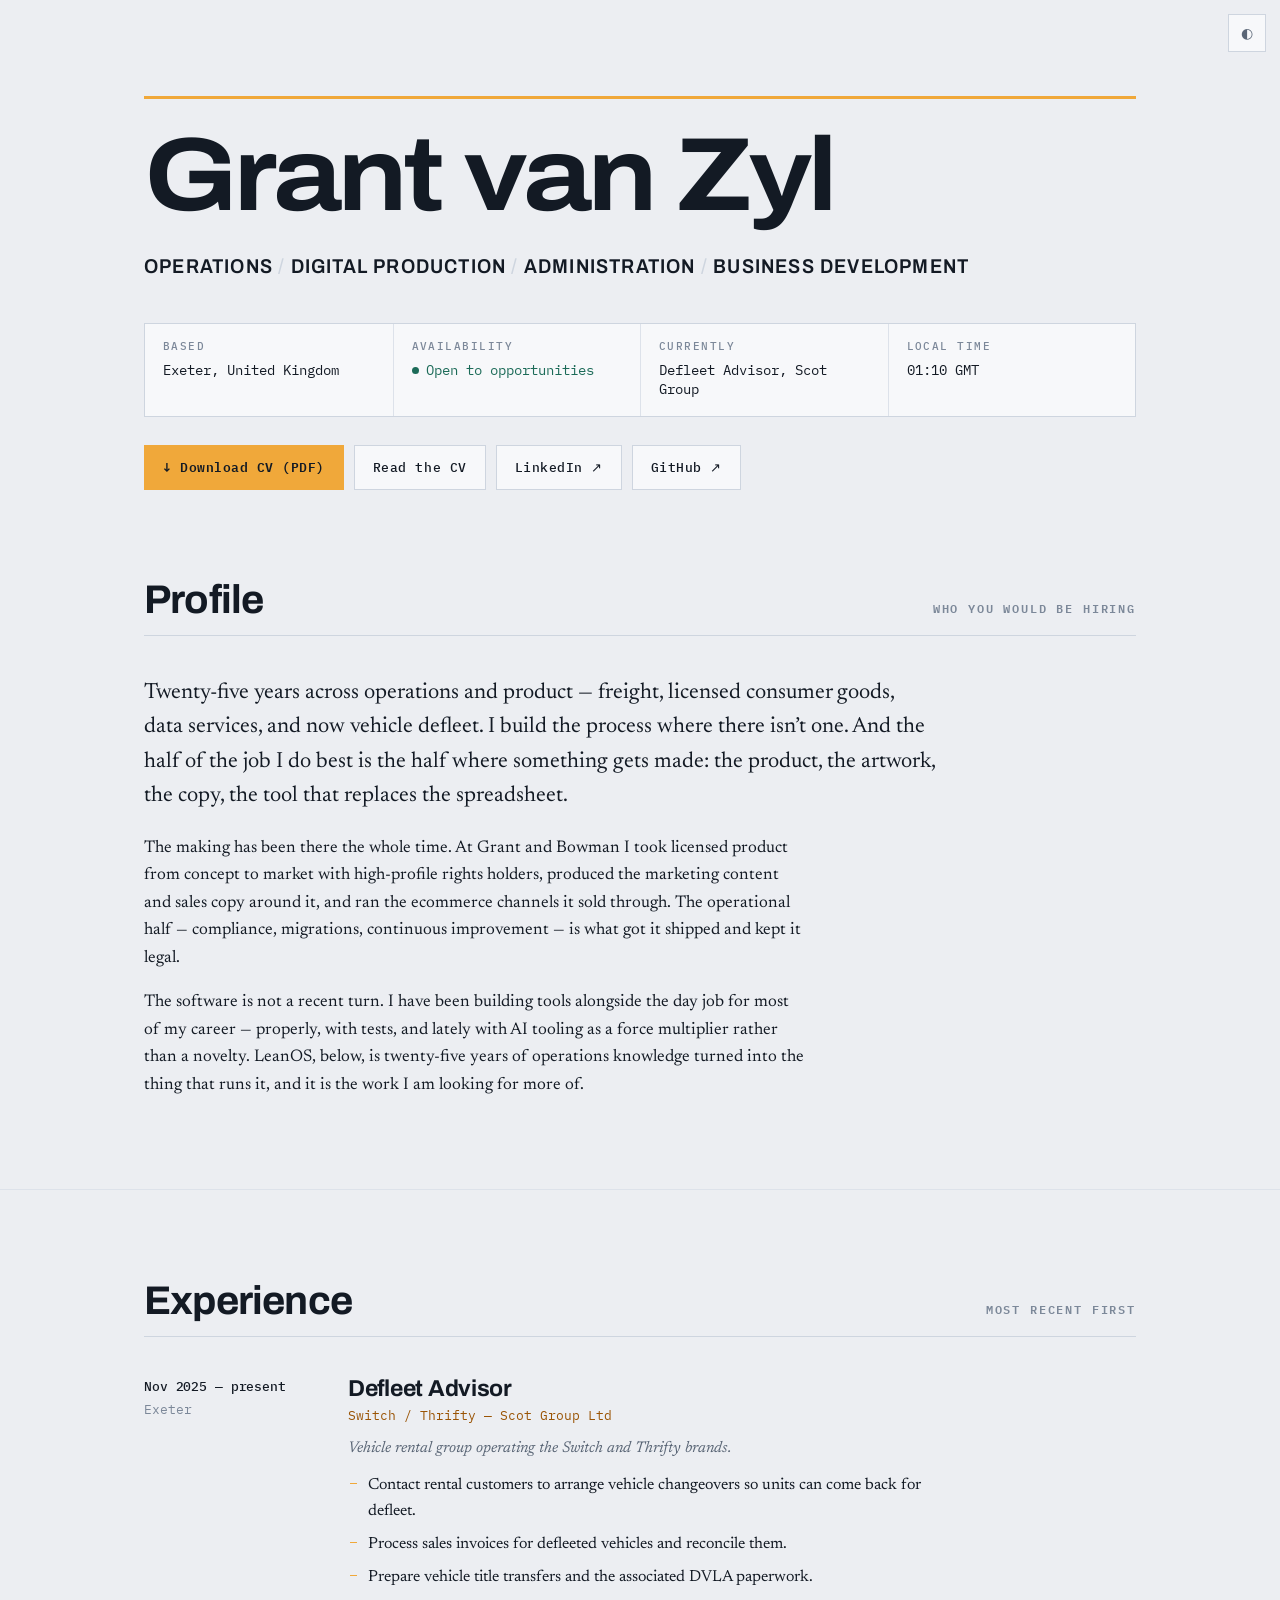
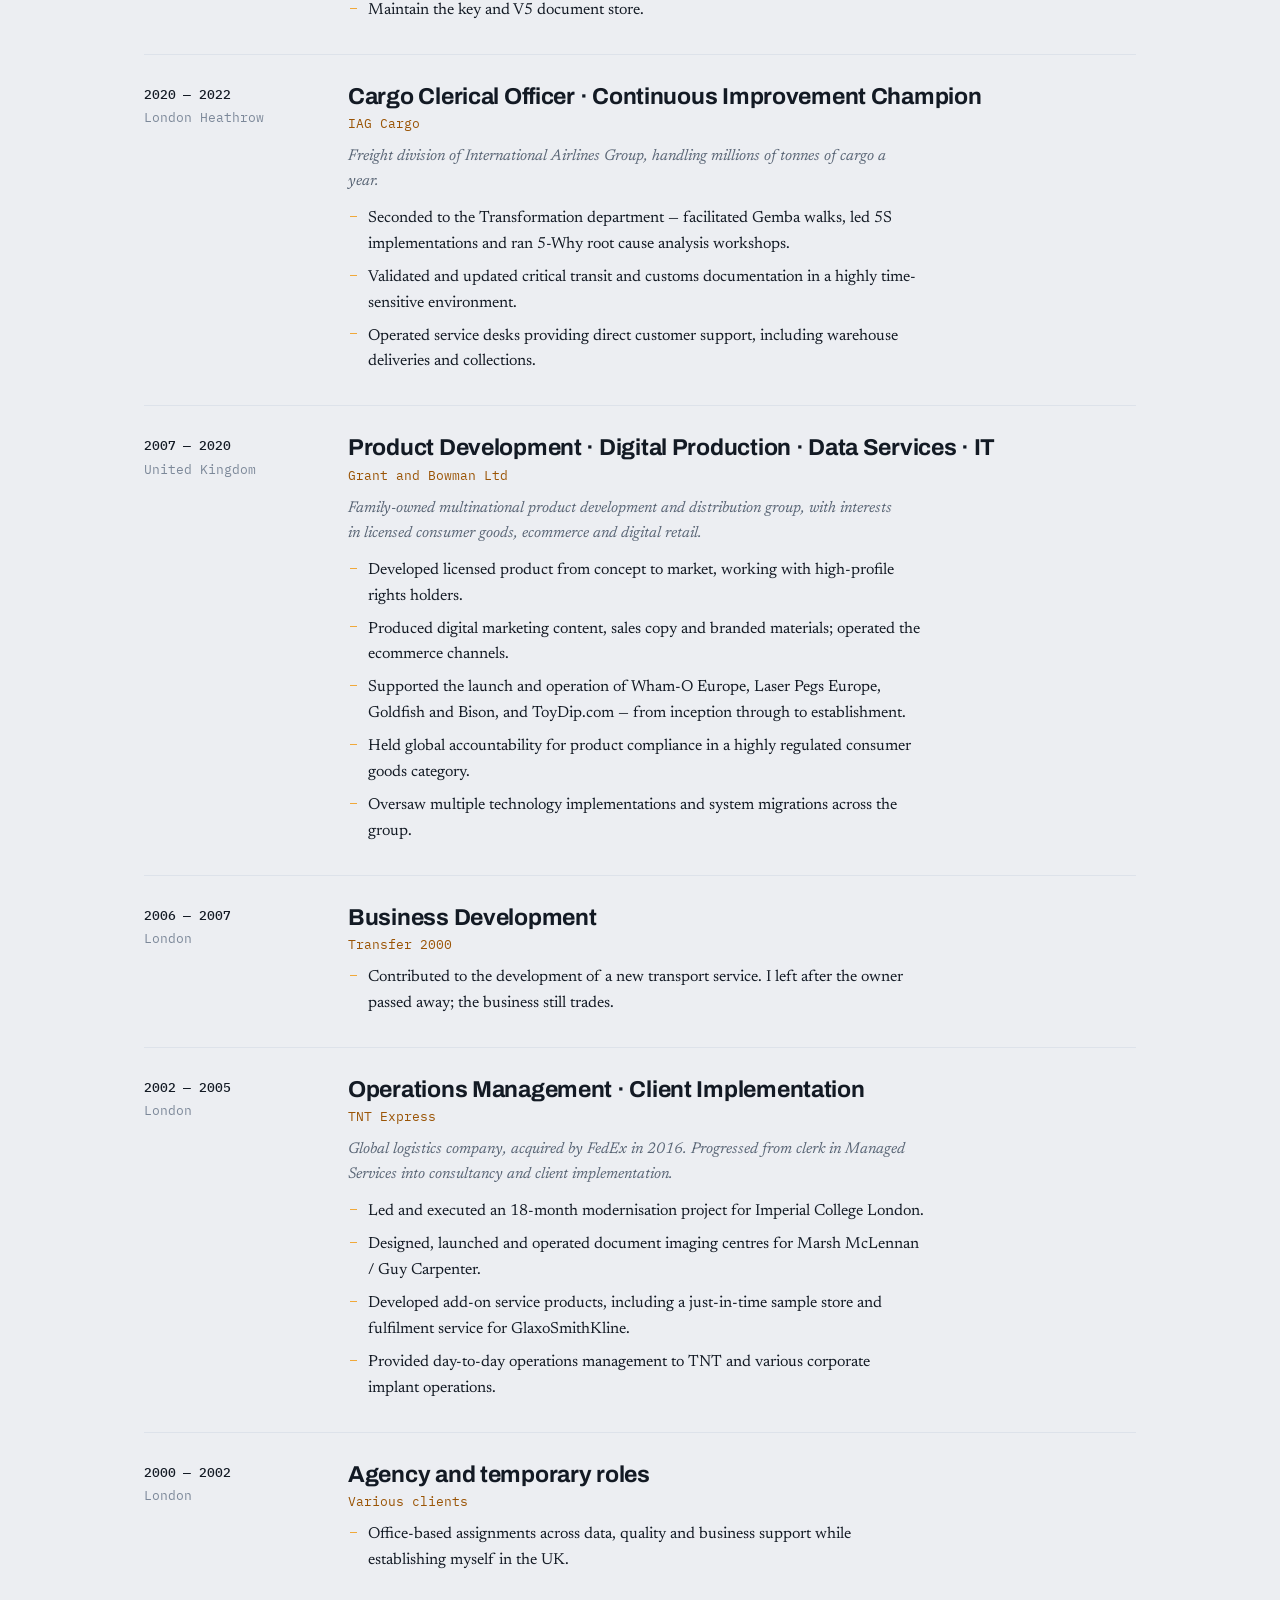
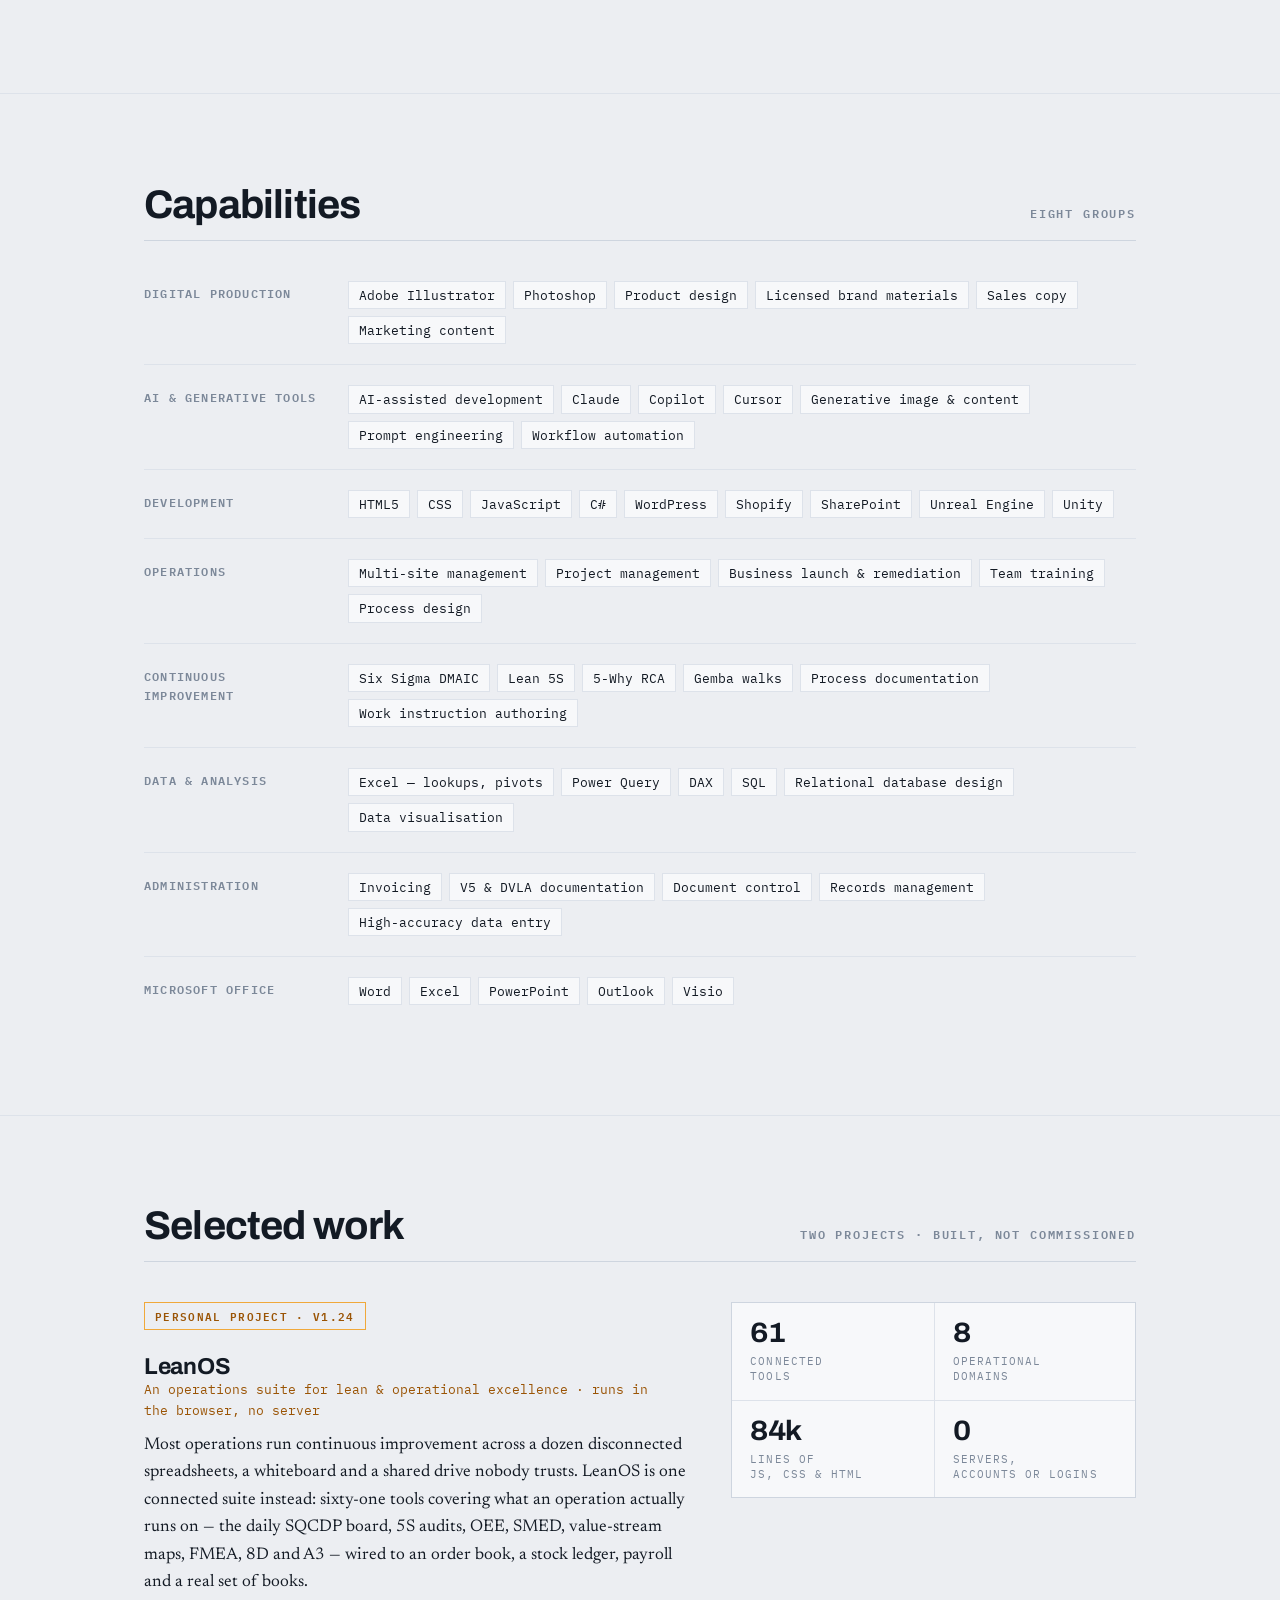
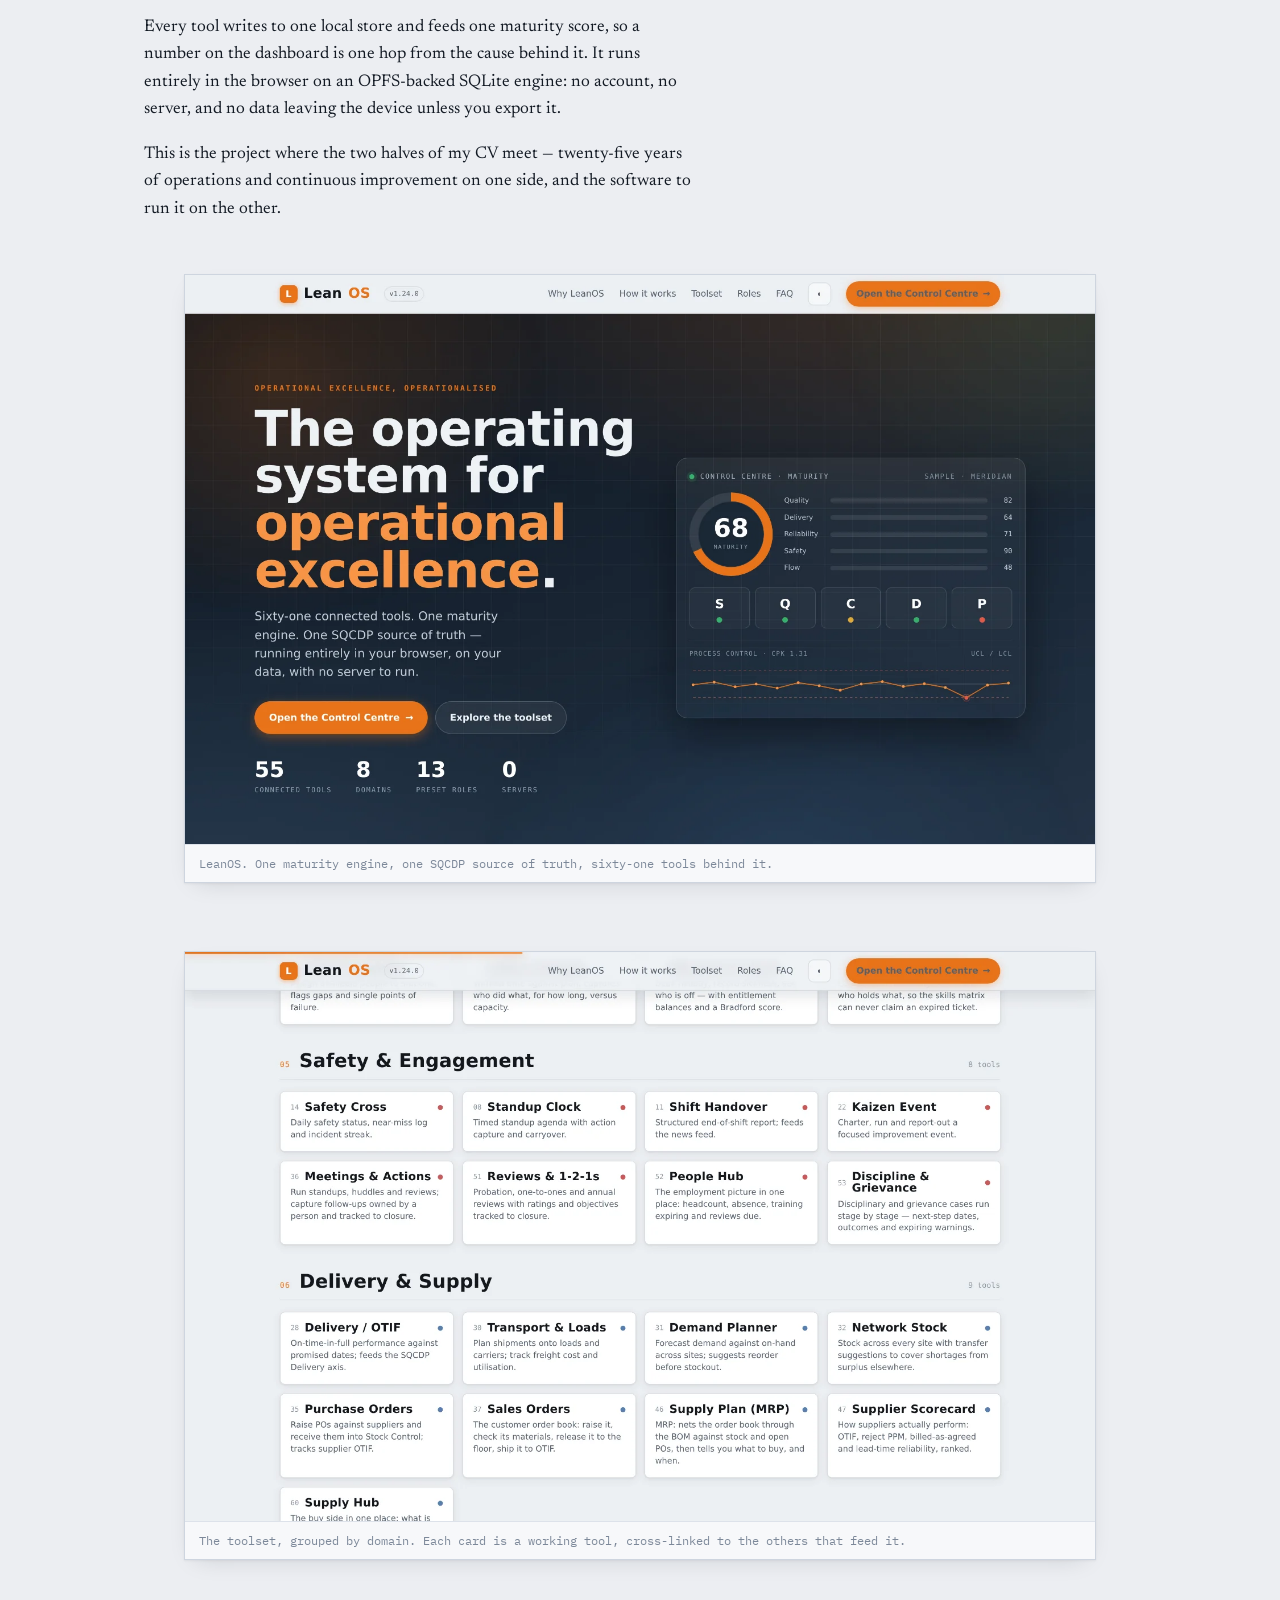
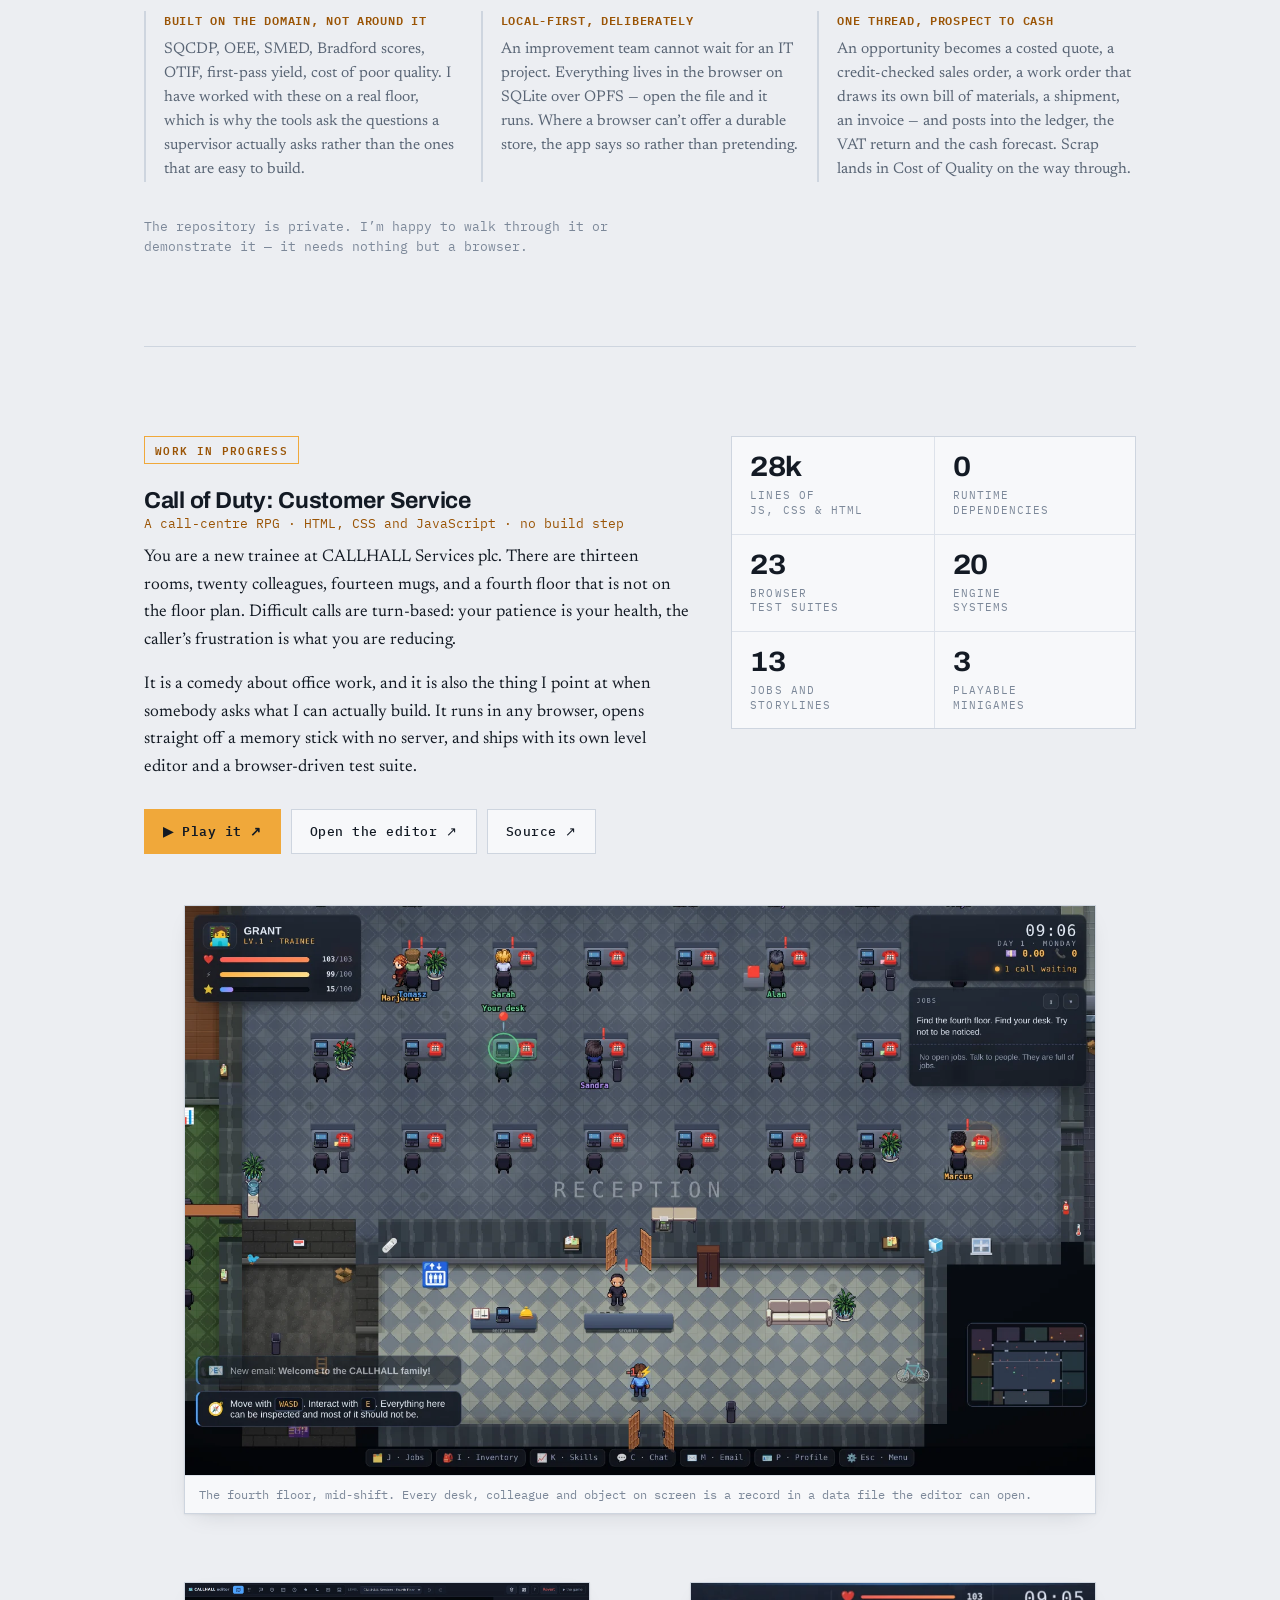
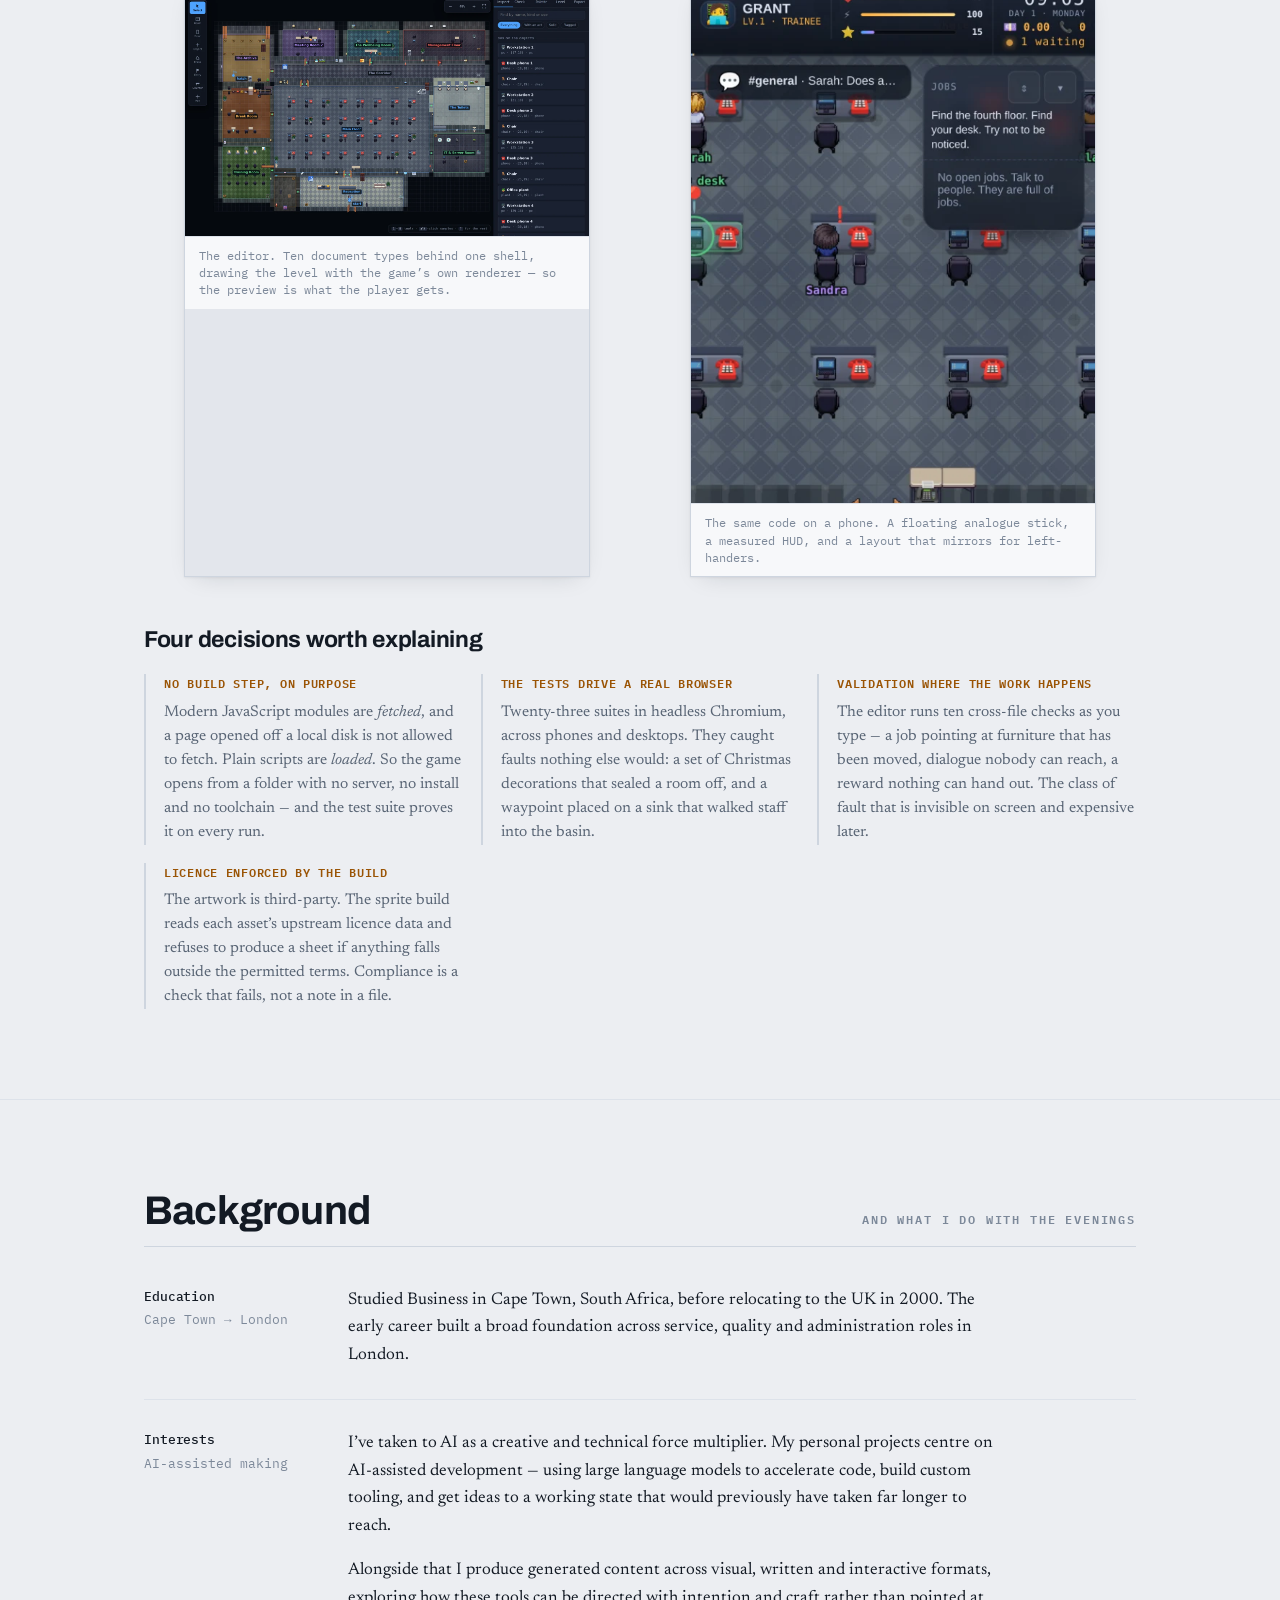
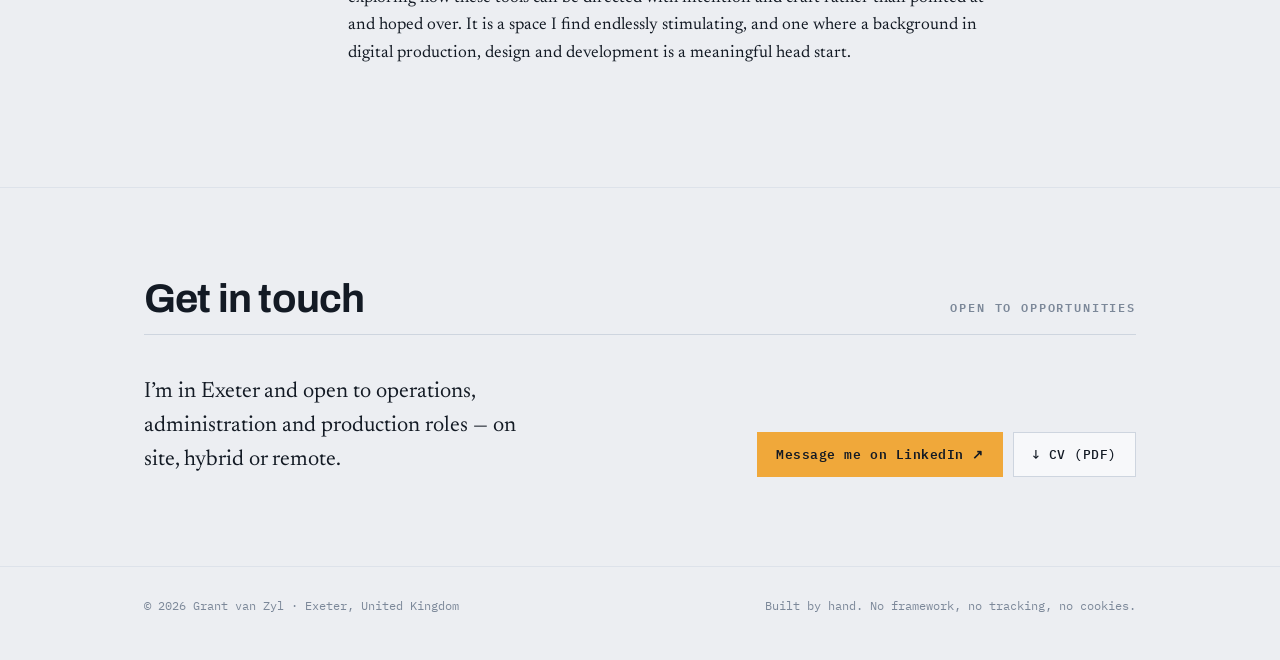
==== index.html @ 0e89390e "Initial commit" ====
<!doctype html>
<html lang="en-GB">
<head>
<meta charset="utf-8">
<meta name="viewport" content="width=device-width, initial-scale=1">
<title>Grant van Zyl — Operations, Digital Production &amp; Administration</title>
<meta name="description" content="Grant van Zyl. Twenty-five years across logistics, compliance, data services and digital production. Exeter, UK. Open to new opportunities.">
<meta name="author" content="Grant van Zyl">
<meta name="robots" content="index, follow, max-image-preview:large">
<link rel="canonical" href="https://ericdarkomen.github.io/AboutMe/">

<!-- Absolute, because LinkedIn and the rest do not reliably resolve a relative
     og:image. This is the only address written out anywhere in the site; if the
     repository is ever renamed, this line is the one to change. -->
<meta property="og:type" content="profile">
<meta property="og:url" content="https://ericdarkomen.github.io/AboutMe/">
<meta property="og:title" content="Grant van Zyl — Operations, Digital Production &amp; Administration">
<meta property="og:description" content="Twenty-five years of bringing order to complicated operations. Exeter, UK. Open to new opportunities.">
<meta property="og:image" content="https://ericdarkomen.github.io/AboutMe/assets/img/leanos-hero.webp">
<meta name="twitter:card" content="summary_large_image">

<!-- Structured data: one Person, shared by @id with cv.html, so a crawler or
     an AI agent that reads either page resolves the same entity. Deliberately
     carries no worksFor — the day job is stated once, in plain text, and is
     not the fact this markup exists to amplify. -->
<script type="application/ld+json">
{
  "@context": "https://schema.org",
  "@graph": [
    {
      "@type": "Person",
      "@id": "https://ericdarkomen.github.io/AboutMe/#person",
      "name": "Grant van Zyl",
      "url": "https://ericdarkomen.github.io/AboutMe/",
      "jobTitle": "Operations & Digital Production Professional",
      "description": "Operations and digital production professional with 25+ years across logistics, licensed consumer goods, compliance, data services and vehicle operations. Builds the process where there isn't one, and the software that runs it.",
      "address": { "@type": "PostalAddress", "addressLocality": "Exeter", "addressCountry": "GB" },
      "sameAs": [
        "https://www.linkedin.com/in/grantvanzyl",
        "https://github.com/EricDarkomen"
      ],
      "knowsAbout": [
        "Operations Management", "Continuous Improvement", "Lean Six Sigma",
        "Business Administration", "Digital Production", "Product Development",
        "Software Development", "AI-Assisted Development", "Data Analysis"
      ]
    },
    {
      "@type": "ProfilePage",
      "@id": "https://ericdarkomen.github.io/AboutMe/#profile",
      "url": "https://ericdarkomen.github.io/AboutMe/",
      "name": "Grant van Zyl — Portfolio and Project Showcase",
      "dateModified": "2026-08-31",
      "mainEntity": { "@id": "https://ericdarkomen.github.io/AboutMe/#person" }
    }
  ]
}
</script>

<link rel="stylesheet" href="assets/css/fonts.css">
<link rel="stylesheet" href="assets/css/site.css">
<link rel="icon" href="data:image/svg+xml,<svg xmlns='http://www.w3.org/2000/svg' viewBox='0 0 32 32'><rect width='32' height='32' fill='%230d1219'/><rect x='5' y='13' width='22' height='3' fill='%23f0a83a'/><rect x='5' y='19' width='13' height='3' fill='%236d7c8e'/></svg>">
</head>
<body>

<button class="theme" id="theme" type="button" aria-label="Switch between light and dark">◐</button>

<header class="masthead">
  <div class="wrap">
    <div class="name-rule"></div>
    <h1 class="h1 rise" style="--i:0">Grant van&nbsp;Zyl</h1>
    <p class="roles rise" style="--i:1">
      <b>Operations</b> <span>/</span> <b>Digital&nbsp;Production</b> <span>/</span> <b>Administration</b> <span>/</span> <b>Business&nbsp;Development</b>
    </p>

    <dl class="board rise" style="--i:2">
      <div>
        <dt>Based</dt>
        <dd>Exeter, United Kingdom</dd>
      </div>
      <div>
        <dt>Availability</dt>
        <dd class="on"><span class="dot"></span>Open to opportunities</dd>
      </div>
      <div>
        <dt>Currently</dt>
        <dd>Defleet Advisor, Scot Group</dd>
      </div>
      <div>
        <dt>Local time</dt>
        <dd id="clock">—&#8202;:&#8202;—</dd>
      </div>
    </dl>

    <nav class="actions rise" style="--i:3" aria-label="Contact and documents">
      <a class="btn primary" href="assets/Grant-van-Zyl-CV.pdf" download>↓ Download CV (PDF)</a>
      <a class="btn" href="cv.html">Read the CV</a>
      <a class="btn" href="https://www.linkedin.com/in/grantvanzyl" rel="me noopener">LinkedIn ↗</a>
      <a class="btn" href="https://github.com/EricDarkomen" rel="me noopener">GitHub ↗</a>
    </nav>
  </div>
</header>

<main>

<!-- ------------------------------------------------------------------ -->
<section id="profile">
  <div class="wrap">
    <div class="sec-head">
      <h2 class="h2">Profile</h2>
      <span class="eyebrow">Who you would be hiring</span>
    </div>
    <p class="lede">Twenty-five years across operations and product — freight, licensed consumer goods, data services, and now vehicle defleet. I build the process where there isn’t one. And the half of the job I do best is the half where something gets made: the product, the artwork, the copy, the tool that replaces the spreadsheet.</p>
    <p>The making has been there the whole time. At Grant and Bowman I took licensed product from concept to market with high-profile rights holders, produced the marketing content and sales copy around it, and ran the ecommerce channels it sold through. The operational half — compliance, migrations, continuous improvement — is what got it shipped and kept it legal.</p>
    <p>The software is not a recent turn. I have been building tools alongside the day job for most of my career — properly, with tests, and lately with AI tooling as a force multiplier rather than a novelty. LeanOS, below, is twenty-five years of operations knowledge turned into the thing that runs it, and it is the work I am looking for more of.</p>
  </div>
</section>


<!-- ------------------------------------------------------------------ -->
<section id="experience">
  <div class="wrap">
    <div class="sec-head">
      <h2 class="h2">Experience</h2>
      <span class="eyebrow">Most recent first</span>
    </div>

    <div class="ledger">

      <article class="rec">
        <div class="rail"><span class="when">Nov 2025 — present</span><span class="where">Exeter</span></div>
        <div class="rec-body">
          <h3 class="h3">Defleet Advisor</h3>
          <p class="employer">Switch / Thrifty — Scot Group Ltd</p>
          <p class="blurb">Vehicle rental group operating the Switch and Thrifty brands.</p>
          <ul class="did">
            <li>Contact rental customers to arrange vehicle changeovers so units can come back for defleet.</li>
            <li>Process sales invoices for defleeted vehicles and reconcile them.</li>
            <li>Prepare vehicle title transfers and the associated DVLA paperwork.</li>
            <li>Maintain the key and V5 document store.</li>
          </ul>
        </div>
      </article>

      <article class="rec">
        <div class="rail"><span class="when">2020 — 2022</span><span class="where">London Heathrow</span></div>
        <div class="rec-body">
          <h3 class="h3">Cargo Clerical Officer · Continuous Improvement Champion</h3>
          <p class="employer">IAG Cargo</p>
          <p class="blurb">Freight division of International Airlines Group, handling millions of tonnes of cargo a year.</p>
          <ul class="did">
            <li>Seconded to the Transformation department — facilitated Gemba walks, led 5S implementations and ran 5-Why root cause analysis workshops.</li>
            <li>Validated and updated critical transit and customs documentation in a highly time-sensitive environment.</li>
            <li>Operated service desks providing direct customer support, including warehouse deliveries and collections.</li>
          </ul>
        </div>
      </article>

      <article class="rec">
        <div class="rail"><span class="when">2007 — 2020</span><span class="where">United Kingdom</span></div>
        <div class="rec-body">
          <h3 class="h3">Product Development · Digital Production · Data Services · IT</h3>
          <p class="employer">Grant and Bowman Ltd</p>
          <p class="blurb">Family-owned multinational product development and distribution group, with interests in licensed consumer goods, ecommerce and digital retail.</p>
          <ul class="did">
            <li>Developed licensed product from concept to market, working with high-profile rights holders.</li>
            <li>Produced digital marketing content, sales copy and branded materials; operated the ecommerce channels.</li>
            <li>Supported the launch and operation of Wham-O Europe, Laser Pegs Europe, Goldfish and Bison, and ToyDip.com — from inception through to establishment.</li>
            <li>Held global accountability for product compliance in a highly regulated consumer goods category.</li>
            <li>Oversaw multiple technology implementations and system migrations across the group.</li>
          </ul>
        </div>
      </article>

      <article class="rec">
        <div class="rail"><span class="when">2006 — 2007</span><span class="where">London</span></div>
        <div class="rec-body">
          <h3 class="h3">Business Development</h3>
          <p class="employer">Transfer 2000</p>
          <ul class="did">
            <li>Contributed to the development of a new transport service. I left after the owner passed away; the business still trades.</li>
          </ul>
        </div>
      </article>

      <article class="rec">
        <div class="rail"><span class="when">2002 — 2005</span><span class="where">London</span></div>
        <div class="rec-body">
          <h3 class="h3">Operations Management · Client Implementation</h3>
          <p class="employer">TNT Express</p>
          <p class="blurb">Global logistics company, acquired by FedEx in 2016. Progressed from clerk in Managed Services into consultancy and client implementation.</p>
          <ul class="did">
            <li>Led and executed an 18-month modernisation project for Imperial College London.</li>
            <li>Designed, launched and operated document imaging centres for Marsh McLennan / Guy Carpenter.</li>
            <li>Developed add-on service products, including a just-in-time sample store and fulfilment service for GlaxoSmithKline.</li>
            <li>Provided day-to-day operations management to TNT and various corporate implant operations.</li>
          </ul>
        </div>
      </article>

      <article class="rec">
        <div class="rail"><span class="when">2000 — 2002</span><span class="where">London</span></div>
        <div class="rec-body">
          <h3 class="h3">Agency and temporary roles</h3>
          <p class="employer">Various clients</p>
          <ul class="did">
            <li>Office-based assignments across data, quality and business support while establishing myself in the UK.</li>
          </ul>
        </div>
      </article>

    </div>
  </div>
</section>

<!-- ------------------------------------------------------------------ -->
<section id="capabilities">
  <div class="wrap">
    <div class="sec-head">
      <h2 class="h2">Capabilities</h2>
      <span class="eyebrow">Eight groups</span>
    </div>

    <div class="caps">
      <div class="cap">
        <h3>Digital production</h3>
        <ul class="tags">
          <li class="tag">Adobe Illustrator</li><li class="tag">Photoshop</li><li class="tag">Product design</li><li class="tag">Licensed brand materials</li><li class="tag">Sales copy</li><li class="tag">Marketing content</li>
        </ul>
      </div>
      <div class="cap">
        <h3>AI &amp; generative tools</h3>
        <ul class="tags">
          <li class="tag">AI-assisted development</li><li class="tag">Claude</li><li class="tag">Copilot</li><li class="tag">Cursor</li><li class="tag">Generative image &amp; content</li><li class="tag">Prompt engineering</li><li class="tag">Workflow automation</li>
        </ul>
      </div>
      <div class="cap">
        <h3>Development</h3>
        <ul class="tags">
          <li class="tag">HTML5</li><li class="tag">CSS</li><li class="tag">JavaScript</li><li class="tag">C#</li><li class="tag">WordPress</li><li class="tag">Shopify</li><li class="tag">SharePoint</li><li class="tag">Unreal Engine</li><li class="tag">Unity</li>
        </ul>
      </div>
      <div class="cap">
        <h3>Operations</h3>
        <ul class="tags">
          <li class="tag">Multi-site management</li><li class="tag">Project management</li><li class="tag">Business launch &amp; remediation</li><li class="tag">Team training</li><li class="tag">Process design</li>
        </ul>
      </div>
      <div class="cap">
        <h3>Continuous improvement</h3>
        <ul class="tags">
          <li class="tag">Six Sigma DMAIC</li><li class="tag">Lean 5S</li><li class="tag">5-Why RCA</li><li class="tag">Gemba walks</li><li class="tag">Process documentation</li><li class="tag">Work instruction authoring</li>
        </ul>
      </div>
      <div class="cap">
        <h3>Data &amp; analysis</h3>
        <ul class="tags">
          <li class="tag">Excel — lookups, pivots</li><li class="tag">Power Query</li><li class="tag">DAX</li><li class="tag">SQL</li><li class="tag">Relational database design</li><li class="tag">Data visualisation</li>
        </ul>
      </div>
      <div class="cap">
        <h3>Administration</h3>
        <ul class="tags">
          <li class="tag">Invoicing</li><li class="tag">V5 &amp; DVLA documentation</li><li class="tag">Document control</li><li class="tag">Records management</li><li class="tag">High-accuracy data entry</li>
        </ul>
      </div>
      <div class="cap">
        <h3>Microsoft Office</h3>
        <ul class="tags">
          <li class="tag">Word</li><li class="tag">Excel</li><li class="tag">PowerPoint</li><li class="tag">Outlook</li><li class="tag">Visio</li>
        </ul>
      </div>
    </div>
  </div>
</section>

<!-- ------------------------------------------------------------------ -->
<section id="work">
  <div class="wrap">
    <div class="sec-head">
      <h2 class="h2">Selected work</h2>
      <span class="eyebrow">Two projects · built, not commissioned</span>
    </div>

    <div class="work">

      <article class="proj">
      <div class="pitch">
       <div>
        <p class="wip">Personal project · v1.24</p>
        <h3 class="h3" style="margin-top:14px">LeanOS</h3>
        <p class="employer">An operations suite for lean &amp; operational excellence · runs in the browser, no server</p>
        <p>Most operations run continuous improvement across a dozen disconnected spreadsheets, a whiteboard and a shared drive nobody trusts. LeanOS is one connected suite instead: sixty-one tools covering what an operation actually runs on — the daily SQCDP board, 5S audits, OEE, SMED, value-stream maps, FMEA, 8D and A3 — wired to an order book, a stock ledger, payroll and a real set of books.</p>
        <p>Every tool writes to one local store and feeds one maturity score, so a number on the dashboard is one hop from the cause behind it. It runs entirely in the browser on an OPFS-backed SQLite engine: no account, no server, and no data leaving the device unless you export it.</p>
        <p>This is the project where the two halves of my CV meet — twenty-five years of operations and continuous improvement on one side, and the software to run it on the other.</p>
       </div>

       <div class="stats">
        <div><span class="stat-n">61</span><span class="stat-l">connected<br>tools</span></div>
        <div><span class="stat-n">8</span><span class="stat-l">operational<br>domains</span></div>
        <div><span class="stat-n">84k</span><span class="stat-l">lines of<br>JS, CSS &amp; HTML</span></div>
        <div><span class="stat-n">0</span><span class="stat-l">servers,<br>accounts or logins</span></div>
       </div>
      </div>

      <figure class="shot">
        <img src="assets/img/leanos-hero.webp" width="1600" height="1000" alt="The LeanOS landing page: a dark hero reading “The operating system for operational excellence”, beside a control-centre mock-up showing a maturity ring at 68 and the five SQCDP letters with status lights.">
        <figcaption>LeanOS. One maturity engine, one SQCDP source of truth, sixty-one tools behind it.</figcaption>
      </figure>

      <figure class="shot">
        <img src="assets/img/leanos-toolset.webp" width="1600" height="1000" alt="The LeanOS toolset grouped into domains — Safety &amp; Engagement and Delivery &amp; Supply — each a grid of numbered tool cards: Safety Cross, Shift Handover, Kaizen Event, Delivery/OTIF, Demand Planner, Supply Plan (MRP), Supplier Scorecard.">
        <figcaption>The toolset, grouped by domain. Each card is a working tool, cross-linked to the others that feed it.</figcaption>
      </figure>

      <div class="notes">
        <div class="note">
          <h4>Built on the domain, not around it</h4>
          <p>SQCDP, OEE, SMED, Bradford scores, OTIF, first-pass yield, cost of poor quality. I have worked with these on a real floor, which is why the tools ask the questions a supervisor actually asks rather than the ones that are easy to build.</p>
        </div>
        <div class="note">
          <h4>Local-first, deliberately</h4>
          <p>An improvement team cannot wait for an IT project. Everything lives in the browser on SQLite over OPFS — open the file and it runs. Where a browser can’t offer a durable store, the app says so rather than pretending.</p>
        </div>
        <div class="note">
          <h4>One thread, prospect to cash</h4>
          <p>An opportunity becomes a costed quote, a credit-checked sales order, a work order that draws its own bill of materials, a shipment, an invoice — and posts into the ledger, the VAT return and the cash forecast. Scrap lands in Cost of Quality on the way through.</p>
        </div>
      </div>

      <p class="fine">The repository is private. I’m happy to walk through it or demonstrate it — it needs nothing but a browser.</p>
      </article>

      <article class="proj">
      <div class="pitch">
       <div>
        <p class="wip">Work in progress</p>
        <h3 class="h3" style="margin-top:14px">Call of Duty: Customer Service</h3>
        <p class="employer">A call-centre RPG · HTML, CSS and JavaScript · no build step</p>
        <p>You are a new trainee at CALLHALL Services plc. There are thirteen rooms, twenty colleagues, fourteen mugs, and a fourth floor that is not on the floor plan. Difficult calls are turn-based: your patience is your health, the caller’s frustration is what you are reducing.</p>
        <p>It is a comedy about office work, and it is also the thing I point at when somebody asks what I can actually build. It runs in any browser, opens straight off a memory stick with no server, and ships with its own level editor and a browser-driven test suite.</p>
        <nav class="actions" aria-label="Project links">
          <a class="btn primary" href="https://ericdarkomen.github.io/CallHall/" rel="noopener">▶ Play it ↗</a>
          <a class="btn" href="https://ericdarkomen.github.io/CallHall/editor.html" rel="noopener">Open the editor ↗</a>
          <a class="btn" href="https://github.com/EricDarkomen/CallHall" rel="noopener">Source ↗</a>
        </nav>
       </div>

       <div class="stats">
        <div><span class="stat-n">28k</span><span class="stat-l">lines of<br>JS, CSS &amp; HTML</span></div>
        <div><span class="stat-n">0</span><span class="stat-l">runtime<br>dependencies</span></div>
        <div><span class="stat-n">23</span><span class="stat-l">browser<br>test suites</span></div>
        <div><span class="stat-n">20</span><span class="stat-l">engine<br>systems</span></div>
        <div><span class="stat-n">13</span><span class="stat-l">jobs and<br>storylines</span></div>
        <div><span class="stat-n">3</span><span class="stat-l">playable<br>minigames</span></div>
       </div>
      </div>

      <figure class="shot">
        <img src="assets/img/showcase-office.webp" width="1600" height="1000" alt="The game running: an isometric-style pixel-art call centre floor with rows of desks, named colleagues, a heads-up display showing health, energy and experience, a clock reading 09:06, and a job tracker.">
        <figcaption>The fourth floor, mid-shift. Every desk, colleague and object on screen is a record in a data file the editor can open.</figcaption>
      </figure>

      <div class="shots">
        <figure class="shot">
          <img src="assets/img/showcase-editor.webp" width="1600" height="1000" alt="The level editor: a floor plan of the office with coloured, labelled rooms, a tool rail down the left, and an inspector panel listing 309 objects.">
          <figcaption>The editor. Ten document types behind one shell, drawing the level with the game’s own renderer — so the preview is what the player gets.</figcaption>
        </figure>
        <figure class="shot">
          <img src="assets/img/showcase-phone.webp" width="560" height="1212" alt="The same game on a phone: a single-bar heads-up display across the top, a floating analogue thumbstick and an E button at the bottom." style="max-height:520px;object-fit:cover;object-position:top">
          <figcaption>The same code on a phone. A floating analogue stick, a measured HUD, and a layout that mirrors for left-handers.</figcaption>
        </figure>
      </div>

      <div>
        <h3 class="h3" style="margin-bottom:22px">Four decisions worth explaining</h3>
        <div class="notes">
          <div class="note">
            <h4>No build step, on purpose</h4>
            <p>Modern JavaScript modules are <em>fetched</em>, and a page opened off a local disk is not allowed to fetch. Plain scripts are <em>loaded</em>. So the game opens from a folder with no server, no install and no toolchain — and the test suite proves it on every run.</p>
          </div>
          <div class="note">
            <h4>The tests drive a real browser</h4>
            <p>Twenty-three suites in headless Chromium, across phones and desktops. They caught faults nothing else would: a set of Christmas decorations that sealed a room off, and a waypoint placed on a sink that walked staff into the basin.</p>
          </div>
          <div class="note">
            <h4>Validation where the work happens</h4>
            <p>The editor runs ten cross-file checks as you type — a job pointing at furniture that has been moved, dialogue nobody can reach, a reward nothing can hand out. The class of fault that is invisible on screen and expensive later.</p>
          </div>
          <div class="note">
            <h4>Licence enforced by the build</h4>
            <p>The artwork is third-party. The sprite build reads each asset’s upstream licence data and refuses to produce a sheet if anything falls outside the permitted terms. Compliance is a check that fails, not a note in a file.</p>
          </div>
        </div>
      </div>
      </article>

    </div>
  </div>
</section>

<!-- ------------------------------------------------------------------ -->
<section id="background">
  <div class="wrap">
    <div class="sec-head">
      <h2 class="h2">Background</h2>
      <span class="eyebrow">And what I do with the evenings</span>
    </div>
    <div class="rec" style="padding-top:0;border-top:0">
      <div class="rail"><span class="when">Education</span><span class="where">Cape Town → London</span></div>
      <div class="rec-body">
        <p>Studied Business in Cape Town, South Africa, before relocating to the UK in 2000. The early career built a broad foundation across service, quality and administration roles in London.</p>
      </div>
    </div>
    <div class="rec">
      <div class="rail"><span class="when">Interests</span><span class="where">AI-assisted making</span></div>
      <div class="rec-body">
        <p>I’ve taken to AI as a creative and technical force multiplier. My personal projects centre on AI-assisted development — using large language models to accelerate code, build custom tooling, and get ideas to a working state that would previously have taken far longer to reach.</p>
        <p>Alongside that I produce generated content across visual, written and interactive formats, exploring how these tools can be directed with intention and craft rather than pointed at and hoped over. It is a space I find endlessly stimulating, and one where a background in digital production, design and development is a meaningful head start.</p>
      </div>
    </div>
  </div>
</section>

<!-- ------------------------------------------------------------------ -->
<section id="contact">
  <div class="wrap">
    <div class="sec-head">
      <h2 class="h2">Get in touch</h2>
      <span class="eyebrow">Open to opportunities</span>
    </div>
    <div class="contact">
      <p class="lede" style="max-width:34ch;margin:0">I’m in Exeter and open to operations, administration and production roles — on site, hybrid or remote.</p>
      <nav class="actions" style="margin:0" aria-label="Contact">
        <a class="btn primary" href="https://www.linkedin.com/in/grantvanzyl" rel="me noopener">Message me on LinkedIn ↗</a>
        <a class="btn" href="assets/Grant-van-Zyl-CV.pdf" download>↓ CV (PDF)</a>
      </nav>
    </div>
  </div>
</section>

</main>

<footer>
  <div class="wrap" style="display:flex;flex-wrap:wrap;gap:12px 24px;justify-content:space-between;width:100%">
    <span>© <span id="year">2026</span> Grant van Zyl · Exeter, United Kingdom</span>
    <span>Built by hand. No framework, no tracking, no cookies.</span>
  </div>
</footer>

<script src="assets/js/site.js"></script>
</body>
</html>
---- assets/css/fonts.css ----
/* Self-hosted webfonts, SIL Open Font License (see assets/fonts/OFL.txt).
   Hosted here rather than linked from a CDN so the page makes no third-party
   request, renders identically offline, and prints to PDF without a network.
   Only the latin and latin-ext cuts are kept; `unicode-range` means a visitor
   downloads whichever one their text actually needs, and usually just one. */

/* Archivo · latin-ext · 400-800 */
@font-face {
  font-family: 'Archivo';
  font-style: normal;
  font-weight: 400 800;
  font-stretch: 75% 125%;
  font-display: swap;
  src: url(../fonts/Archivo-latin-ext-400-800.woff2) format('woff2');
  unicode-range: U+0100-02BA, U+02BD-02C5, U+02C7-02CC, U+02CE-02D7, U+02DD-02FF, U+0304, U+0308, U+0329, U+1D00-1DBF, U+1E00-1E9F, U+1EF2-1EFF, U+2020, U+20A0-20AB, U+20AD-20C0, U+2113, U+2C60-2C7F, U+A720-A7FF;
}

/* Archivo · latin · 400-800 */
@font-face {
  font-family: 'Archivo';
  font-style: normal;
  font-weight: 400 800;
  font-stretch: 75% 125%;
  font-display: swap;
  src: url(../fonts/Archivo-latin-400-800.woff2) format('woff2');
  unicode-range: U+0000-00FF, U+0131, U+0152-0153, U+02BB-02BC, U+02C6, U+02DA, U+02DC, U+0304, U+0308, U+0329, U+2000-206F, U+20AC, U+2122, U+2191, U+2193, U+2212, U+2215, U+FEFF, U+FFFD;
}

/* IBMPlexMono · latin-ext · 400 */
@font-face {
  font-family: 'IBM Plex Mono';
  font-style: normal;
  font-weight: 400;
  font-display: swap;
  src: url(../fonts/IBMPlexMono-latin-ext-400.woff2) format('woff2');
  unicode-range: U+0100-02BA, U+02BD-02C5, U+02C7-02CC, U+02CE-02D7, U+02DD-02FF, U+0304, U+0308, U+0329, U+1D00-1DBF, U+1E00-1E9F, U+1EF2-1EFF, U+2020, U+20A0-20AB, U+20AD-20C0, U+2113, U+2C60-2C7F, U+A720-A7FF;
}

/* IBMPlexMono · latin · 400 */
@font-face {
  font-family: 'IBM Plex Mono';
  font-style: normal;
  font-weight: 400;
  font-display: swap;
  src: url(../fonts/IBMPlexMono-latin-400.woff2) format('woff2');
  unicode-range: U+0000-00FF, U+0131, U+0152-0153, U+02BB-02BC, U+02C6, U+02DA, U+02DC, U+0304, U+0308, U+0329, U+2000-206F, U+20AC, U+2122, U+2191, U+2193, U+2212, U+2215, U+FEFF, U+FFFD;
}

/* IBMPlexMono · latin-ext · 500 */
@font-face {
  font-family: 'IBM Plex Mono';
  font-style: normal;
  font-weight: 500;
  font-display: swap;
  src: url(../fonts/IBMPlexMono-latin-ext-500.woff2) format('woff2');
  unicode-range: U+0100-02BA, U+02BD-02C5, U+02C7-02CC, U+02CE-02D7, U+02DD-02FF, U+0304, U+0308, U+0329, U+1D00-1DBF, U+1E00-1E9F, U+1EF2-1EFF, U+2020, U+20A0-20AB, U+20AD-20C0, U+2113, U+2C60-2C7F, U+A720-A7FF;
}

/* IBMPlexMono · latin · 500 */
@font-face {
  font-family: 'IBM Plex Mono';
  font-style: normal;
  font-weight: 500;
  font-display: swap;
  src: url(../fonts/IBMPlexMono-latin-500.woff2) format('woff2');
  unicode-range: U+0000-00FF, U+0131, U+0152-0153, U+02BB-02BC, U+02C6, U+02DA, U+02DC, U+0304, U+0308, U+0329, U+2000-206F, U+20AC, U+2122, U+2191, U+2193, U+2212, U+2215, U+FEFF, U+FFFD;
}

/* IBMPlexMono · latin-ext · 600 */
@font-face {
  font-family: 'IBM Plex Mono';
  font-style: normal;
  font-weight: 600;
  font-display: swap;
  src: url(../fonts/IBMPlexMono-latin-ext-600.woff2) format('woff2');
  unicode-range: U+0100-02BA, U+02BD-02C5, U+02C7-02CC, U+02CE-02D7, U+02DD-02FF, U+0304, U+0308, U+0329, U+1D00-1DBF, U+1E00-1E9F, U+1EF2-1EFF, U+2020, U+20A0-20AB, U+20AD-20C0, U+2113, U+2C60-2C7F, U+A720-A7FF;
}

/* IBMPlexMono · latin · 600 */
@font-face {
  font-family: 'IBM Plex Mono';
  font-style: normal;
  font-weight: 600;
  font-display: swap;
  src: url(../fonts/IBMPlexMono-latin-600.woff2) format('woff2');
  unicode-range: U+0000-00FF, U+0131, U+0152-0153, U+02BB-02BC, U+02C6, U+02DA, U+02DC, U+0304, U+0308, U+0329, U+2000-206F, U+20AC, U+2122, U+2191, U+2193, U+2212, U+2215, U+FEFF, U+FFFD;
}

/* Newsreader · latin-ext · 400 italic */
@font-face {
  font-family: 'Newsreader';
  font-style: italic;
  font-weight: 400;
  font-display: swap;
  src: url(../fonts/Newsreader-latin-ext-400-italic.woff2) format('woff2');
  unicode-range: U+0100-02BA, U+02BD-02C5, U+02C7-02CC, U+02CE-02D7, U+02DD-02FF, U+0304, U+0308, U+0329, U+1D00-1DBF, U+1E00-1E9F, U+1EF2-1EFF, U+2020, U+20A0-20AB, U+20AD-20C0, U+2113, U+2C60-2C7F, U+A720-A7FF;
}

/* Newsreader · latin · 400 italic */
@font-face {
  font-family: 'Newsreader';
  font-style: italic;
  font-weight: 400;
  font-display: swap;
  src: url(../fonts/Newsreader-latin-400-italic.woff2) format('woff2');
  unicode-range: U+0000-00FF, U+0131, U+0152-0153, U+02BB-02BC, U+02C6, U+02DA, U+02DC, U+0304, U+0308, U+0329, U+2000-206F, U+20AC, U+2122, U+2191, U+2193, U+2212, U+2215, U+FEFF, U+FFFD;
}

/* Newsreader · latin-ext · 400-600 */
@font-face {
  font-family: 'Newsreader';
  font-style: normal;
  font-weight: 400 600;
  font-display: swap;
  src: url(../fonts/Newsreader-latin-ext-400-600.woff2) format('woff2');
  unicode-range: U+0100-02BA, U+02BD-02C5, U+02C7-02CC, U+02CE-02D7, U+02DD-02FF, U+0304, U+0308, U+0329, U+1D00-1DBF, U+1E00-1E9F, U+1EF2-1EFF, U+2020, U+20A0-20AB, U+20AD-20C0, U+2113, U+2C60-2C7F, U+A720-A7FF;
}

/* Newsreader · latin · 400-600 */
@font-face {
  font-family: 'Newsreader';
  font-style: normal;
  font-weight: 400 600;
  font-display: swap;
  src: url(../fonts/Newsreader-latin-400-600.woff2) format('woff2');
  unicode-range: U+0000-00FF, U+0131, U+0152-0153, U+02BB-02BC, U+02C6, U+02DA, U+02DC, U+0304, U+0308, U+0329, U+2000-206F, U+20AC, U+2122, U+2191, U+2193, U+2212, U+2215, U+FEFF, U+FFFD;
}
---- assets/css/site.css ----
/* Grant van Zyl — portfolio.
   The identity is a duty board: hairline rules, mono record columns, one amber
   signal. Prose is set in a serif and DATA is set in mono, because those are two
   different kinds of reading and the split is the information design. */

/* ---- tokens: light is the base, dark redefines only these -------------- */
:root {
  --bg:      #eceef2;
  --surface: #f7f8fa;
  --sunk:    #e3e6ec;
  --fg:      #131a24;
  --muted:   #596575;
  --faint:   #7c8899;
  --line:    #ced5df;
  --hair:    #dde2ea;
  --acc:     #9a5405;   /* burnt amber: AA on the light ground */
  --acc-soft:#f0a83a;   /* the signal itself, for fills and dots */
  --good:    #1c6b58;
  --shadow:  0 1px 2px rgba(19, 26, 36, .06), 0 8px 24px -12px rgba(19, 26, 36, .18);

  --ui:   'Archivo', ui-sans-serif, system-ui, -apple-system, 'Segoe UI', sans-serif;
  --text: 'Newsreader', ui-serif, Georgia, 'Times New Roman', serif;
  --mono: 'IBM Plex Mono', ui-monospace, SFMono-Regular, Menlo, Consolas, monospace;

  --wrap: 1080px;
  --rail: 176px;
  --step: clamp(56px, 7vw, 96px);
}

@media (prefers-color-scheme: dark) {
  :root:not([data-theme="light"]) {
    --bg:      #0d1219;
    --surface: #141c26;
    --sunk:    #0a0f15;
    --fg:      #d7dee7;
    --muted:   #8d9bac;
    --faint:   #6d7c8e;
    --line:    #24313f;
    --hair:    #1b2531;
    --acc:     #f0a83a;
    --acc-soft:#f0a83a;
    --good:    #5cbfa2;
    --shadow:  0 1px 2px rgba(0, 0, 0, .4), 0 12px 32px -16px rgba(0, 0, 0, .7);
  }
}

:root[data-theme="dark"] {
  --bg:      #0d1219;
  --surface: #141c26;
  --sunk:    #0a0f15;
  --fg:      #d7dee7;
  --muted:   #8d9bac;
  --faint:   #6d7c8e;
  --line:    #24313f;
  --hair:    #1b2531;
  --acc:     #f0a83a;
  --acc-soft:#f0a83a;
  --good:    #5cbfa2;
  --shadow:  0 1px 2px rgba(0, 0, 0, .4), 0 12px 32px -16px rgba(0, 0, 0, .7);
}

/* ---- base -------------------------------------------------------------- */
*, *::before, *::after { box-sizing: border-box; }

html { -webkit-text-size-adjust: 100%; }

body {
  margin: 0;
  background: var(--bg);
  color: var(--fg);
  font-family: var(--text);
  font-size: 17px;
  line-height: 1.62;
  font-optical-sizing: auto;
  -webkit-font-smoothing: antialiased;
}

a { color: var(--acc); text-decoration-thickness: 1px; text-underline-offset: 3px; }
a:hover { text-decoration-thickness: 2px; }

:focus-visible {
  outline: 2px solid var(--acc-soft);
  outline-offset: 3px;
  border-radius: 2px;
}

img { max-width: 100%; display: block; }

::selection { background: var(--acc-soft); color: #131a24; }

.wrap { width: 100%; max-width: var(--wrap); margin-inline: auto; padding-inline: clamp(20px, 5vw, 44px); }

/* ---- the two kinds of type -------------------------------------------- */
.h1, .h2, .h3 {
  font-family: var(--ui);
  font-weight: 700;
  line-height: 1.05;
  letter-spacing: -.02em;
  text-wrap: balance;
  margin: 0;
}
.h1 { font-size: clamp(46px, 9.5vw, 104px); font-variation-settings: 'wdth' 112; letter-spacing: -.035em; }
.h2 { font-size: clamp(27px, 3.6vw, 40px); }
.h3 { font-size: clamp(19px, 2.2vw, 23px); letter-spacing: -.012em; }

.mono, .eyebrow, .rail, .meta, .chip, .stat-n, .btn, .tag {
  font-family: var(--mono);
  font-variant-numeric: tabular-nums;
}

.eyebrow {
  font-size: 11.5px;
  font-weight: 600;
  letter-spacing: .16em;
  text-transform: uppercase;
  color: var(--faint);
}

.lede { font-size: clamp(19px, 2.1vw, 22px); line-height: 1.55; color: var(--fg); }
p { margin: 0 0 1em; max-width: 66ch; }
p:last-child { margin-bottom: 0; }

/* ---- section scaffold -------------------------------------------------- */
section { padding-block: var(--step); border-top: 1px solid var(--hair); }
section:first-of-type { border-top: 0; }

.sec-head {
  display: flex;
  flex-wrap: wrap;
  align-items: baseline;
  gap: 6px 16px;
  margin-bottom: 40px;
  padding-bottom: 14px;
  border-bottom: 1px solid var(--line);
}
.sec-head .h2 { flex: 1 1 auto; min-width: 0; }
/* The eyebrow may shrink and may wrap to its own line; it must never be the
   thing that makes the page scroll sideways. */
.sec-head .eyebrow { flex: 0 1 auto; min-width: 0; }

/* ---- masthead ---------------------------------------------------------- */
.masthead { padding-block: clamp(66px, 9vw, 96px) 0; }

.name-rule {
  height: 3px;
  background: var(--acc-soft);
  width: 100%;
  transform-origin: left center;
  margin-bottom: 22px;
}

.roles {
  font-family: var(--ui);
  font-weight: 500;
  font-variation-settings: 'wdth' 90;
  font-size: clamp(15px, 2.1vw, 20px);
  letter-spacing: .06em;
  text-transform: uppercase;
  color: var(--muted);
  margin: 20px 0 0;
  max-width: none;
}
.roles b { color: var(--fg); font-weight: 600; }
.roles span { color: var(--line); }

/* the duty board: labelled cells, hairline dividers, tabular figures */
.board {
  margin-top: 40px;
  border: 1px solid var(--line);
  background: var(--surface);
  display: grid;
  grid-template-columns: repeat(4, 1fr);
}
.board div {
  padding: 14px 18px 16px;
  border-left: 1px solid var(--hair);
  min-width: 0;
}
.board div:first-child { border-left: 0; }
.board dt {
  font-family: var(--mono);
  font-size: 10.5px;
  font-weight: 500;
  letter-spacing: .14em;
  text-transform: uppercase;
  color: var(--faint);
  margin-bottom: 6px;
}
.board dd {
  margin: 0;
  font-family: var(--mono);
  font-size: 13.5px;
  font-variant-numeric: tabular-nums;
  color: var(--fg);
  line-height: 1.45;
}
.board dd.on { color: var(--good); }
.dot {
  display: inline-block;
  width: 7px; height: 7px;
  border-radius: 50%;
  background: var(--good);
  margin-right: 7px;
  vertical-align: 1px;
}
@media (prefers-reduced-motion: no-preference) {
  .dot { animation: pulse 2.6s ease-in-out infinite; }
}
@keyframes pulse { 0%, 100% { opacity: 1; } 50% { opacity: .35; } }

.actions { display: flex; flex-wrap: wrap; gap: 10px; margin-top: 28px; }

.btn {
  display: inline-flex;
  align-items: center;
  gap: 8px;
  padding: 11px 18px;
  font-size: 13px;
  font-weight: 500;
  letter-spacing: .04em;
  text-decoration: none;
  color: var(--fg);
  background: var(--surface);
  border: 1px solid var(--line);
  transition: background .16s ease, border-color .16s ease, transform .16s ease;
}
.btn:hover { border-color: var(--acc-soft); transform: translateY(-1px); }
.btn.primary { background: var(--acc-soft); border-color: var(--acc-soft); color: #131a24; font-weight: 600; }
.btn.primary:hover { filter: brightness(1.06); }
@media (prefers-reduced-motion: reduce) { .btn:hover { transform: none; } }

/* ---- the ledger: a mono rail against a prose column -------------------- */
.rec { display: grid; grid-template-columns: var(--rail) 1fr; gap: 28px; padding-block: 30px; border-top: 1px solid var(--hair); }
.rec:first-of-type { border-top: 0; padding-top: 0; }

.rail { font-size: 12.5px; line-height: 1.55; color: var(--faint); }
.rail .when { color: var(--fg); font-weight: 500; display: block; letter-spacing: -.01em; }
.rail .where { display: block; margin-top: 4px; }

.rec-body > .h3 { margin-bottom: 4px; }
.employer { font-family: var(--mono); font-size: 13px; color: var(--acc); margin: 0 0 10px; }
.blurb { font-size: 15.5px; color: var(--muted); font-style: italic; margin-bottom: 12px; max-width: 62ch; }

.did { list-style: none; margin: 0; padding: 0; display: grid; gap: 7px; }
.did li { position: relative; padding-left: 20px; max-width: 64ch; font-size: 16px; }
.did li::before {
  content: '';
  position: absolute;
  left: 2px; top: .62em;
  width: 7px; height: 1px;
  background: var(--acc-soft);
}

/* ---- the showcase ------------------------------------------------------ */
.work { display: grid; gap: var(--step); }

/* Two projects now, so each is a record with its own internal rhythm and a
   rule between them — the section reads as a list rather than one long piece. */
.proj { display: grid; gap: 34px; padding-top: var(--step); border-top: 1px solid var(--line); }
.proj:first-child { padding-top: 0; border-top: 0; }

.fine { font-family: var(--mono); font-size: 12.5px; line-height: 1.6; color: var(--faint); max-width: 58ch; }

/* The pitch and the numbers are one thought — what it is, and how much of it
   there is — so they share a row while there is width for two columns. */
.pitch { display: grid; grid-template-columns: minmax(0, 1.15fr) minmax(300px, .85fr); gap: 40px; align-items: start; }
.pitch .stats { grid-template-columns: 1fr 1fr; }
.pitch .stats div:nth-child(odd) { border-left: 0; }
.pitch .stats div:nth-child(n+3) { border-top: 1px solid var(--hair); }
.pitch .stats .stat-n { font-size: 28px; }

@media (max-width: 900px) {
  .pitch { grid-template-columns: 1fr; gap: 30px; }
}

.shot {
  border: 1px solid var(--line);
  background: var(--sunk);
  overflow: hidden;
  box-shadow: var(--shadow);
}
.shot img { width: 100%; height: auto; }
.shot figcaption {
  font-family: var(--mono);
  font-size: 11.5px;
  line-height: 1.5;
  color: var(--faint);
  padding: 10px 14px;
  border-top: 1px solid var(--hair);
  background: var(--surface);
}

.shots { display: grid; grid-template-columns: 1fr 1fr; gap: 20px; }

.stats {
  display: grid;
  grid-template-columns: repeat(auto-fit, minmax(126px, 1fr));
  border: 1px solid var(--line);
  background: var(--surface);
}
.stats div { padding: 16px 18px; border-left: 1px solid var(--hair); }
.stats div:first-child { border-left: 0; }
.stat-n {
  display: block;
  font-family: var(--ui);
  font-weight: 700;
  font-variation-settings: 'wdth' 108;
  font-size: 30px;
  line-height: 1;
  letter-spacing: -.03em;
  color: var(--fg);
}
.stat-l {
  display: block;
  margin-top: 7px;
  font-family: var(--mono);
  font-size: 10.5px;
  letter-spacing: .1em;
  text-transform: uppercase;
  color: var(--faint);
  line-height: 1.4;
}

.notes { display: grid; gap: 18px; grid-template-columns: repeat(auto-fit, minmax(268px, 1fr)); }
.note { border-left: 2px solid var(--line); padding-left: 18px; }
.note h4 {
  font-family: var(--mono);
  font-size: 12px;
  font-weight: 600;
  letter-spacing: .06em;
  text-transform: uppercase;
  color: var(--acc);
  margin: 0 0 7px;
}
.note p { font-size: 15.5px; line-height: 1.55; color: var(--muted); max-width: none; }

.wip {
  display: inline-flex;
  align-items: center;
  gap: 8px;
  font-family: var(--mono);
  font-size: 11px;
  font-weight: 600;
  letter-spacing: .12em;
  text-transform: uppercase;
  color: var(--acc);
  border: 1px solid var(--acc-soft);
  padding: 4px 10px;
}

/* ---- capabilities ------------------------------------------------------ */
.caps { display: grid; gap: 0; }
.cap { display: grid; grid-template-columns: var(--rail) 1fr; gap: 28px; padding-block: 20px; border-top: 1px solid var(--hair); }
.cap:first-child { border-top: 0; padding-top: 0; }
.cap h3 {
  font-family: var(--mono);
  font-size: 12px;
  font-weight: 600;
  letter-spacing: .1em;
  text-transform: uppercase;
  color: var(--faint);
  margin: 3px 0 0;
}
.tags { display: flex; flex-wrap: wrap; gap: 7px; margin: 0; padding: 0; list-style: none; }
.tag {
  font-size: 12.5px;
  padding: 5px 10px;
  border: 1px solid var(--hair);
  background: var(--surface);
  color: var(--fg);
  line-height: 1.3;
}

/* ---- contact ----------------------------------------------------------- */
.contact { display: grid; grid-template-columns: 1fr auto; gap: 32px; align-items: end; }
footer {
  border-top: 1px solid var(--hair);
  padding-block: 30px 44px;
  font-family: var(--mono);
  font-size: 11.5px;
  color: var(--faint);
  display: flex;
  flex-wrap: wrap;
  gap: 12px 24px;
  justify-content: space-between;
}
footer a { color: var(--faint); }

/* ---- theme toggle ------------------------------------------------------ */
.theme {
  position: fixed;
  top: 14px; right: 14px;
  z-index: 20;
  width: 38px; height: 38px;
  display: grid;
  place-items: center;
  background: var(--surface);
  border: 1px solid var(--line);
  color: var(--muted);
  cursor: pointer;
  font-family: var(--mono);
  font-size: 14px;
  line-height: 1;
}
.theme:hover { color: var(--acc); border-color: var(--acc-soft); }

/* ---- entrance ---------------------------------------------------------- */
@media (prefers-reduced-motion: no-preference) {
  .name-rule { animation: draw .9s cubic-bezier(.16, 1, .3, 1) both; }
  @keyframes draw { from { transform: scaleX(0); } to { transform: scaleX(1); } }

  .rise { opacity: 0; transform: translateY(14px); }
  .rise.in { opacity: 1; transform: none; transition: opacity .6s ease, transform .6s cubic-bezier(.16, 1, .3, 1); }
  .masthead .rise { transition-delay: calc(var(--i, 0) * 90ms); }
}

/* ---- narrow ------------------------------------------------------------ */
@media (max-width: 820px) {
  .board { grid-template-columns: 1fr 1fr; }
  .board div:nth-child(3) { border-left: 0; }
  .board div:nth-child(-n+2) { border-bottom: 1px solid var(--hair); }
  .shots { grid-template-columns: 1fr; }
}

@media (max-width: 680px) {
  body { font-size: 16px; }
  .rec, .cap { grid-template-columns: 1fr; gap: 12px; }
  .rail { display: flex; gap: 10px; align-items: baseline; }
  .rail .where { margin-top: 0; }
  .rail .when::after { content: ' ·'; color: var(--line); }
  .contact { grid-template-columns: 1fr; align-items: start; }
  .stats div { border-left: 0; border-top: 1px solid var(--hair); }
  .stats div:first-child { border-top: 0; }
}

@media (max-width: 460px) {
  .board { grid-template-columns: 1fr; }
  .board div { border-left: 0; border-bottom: 1px solid var(--hair); }
  .board div:last-child { border-bottom: 0; }
}

/* ---- print: the page collapses to a plain CV --------------------------- */
@media print {
  :root { --bg: #fff; --surface: #fff; --sunk: #fff; --fg: #000; --muted: #333; --faint: #555; --line: #bbb; --hair: #ddd; --acc: #000; --acc-soft: #666; }
  body { font-size: 10.5pt; line-height: 1.4; }
  .theme, .actions, .shots, .shot, .no-print { display: none !important; }
  section { padding-block: 14pt; break-inside: auto; }
  .rec, .cap { break-inside: avoid; padding-block: 10pt; }
  .h1 { font-size: 30pt; }
  .h2 { font-size: 15pt; }
  .h3 { font-size: 12pt; }
  a { text-decoration: none; color: #000; }
  .rise { opacity: 1 !important; transform: none !important; }
}
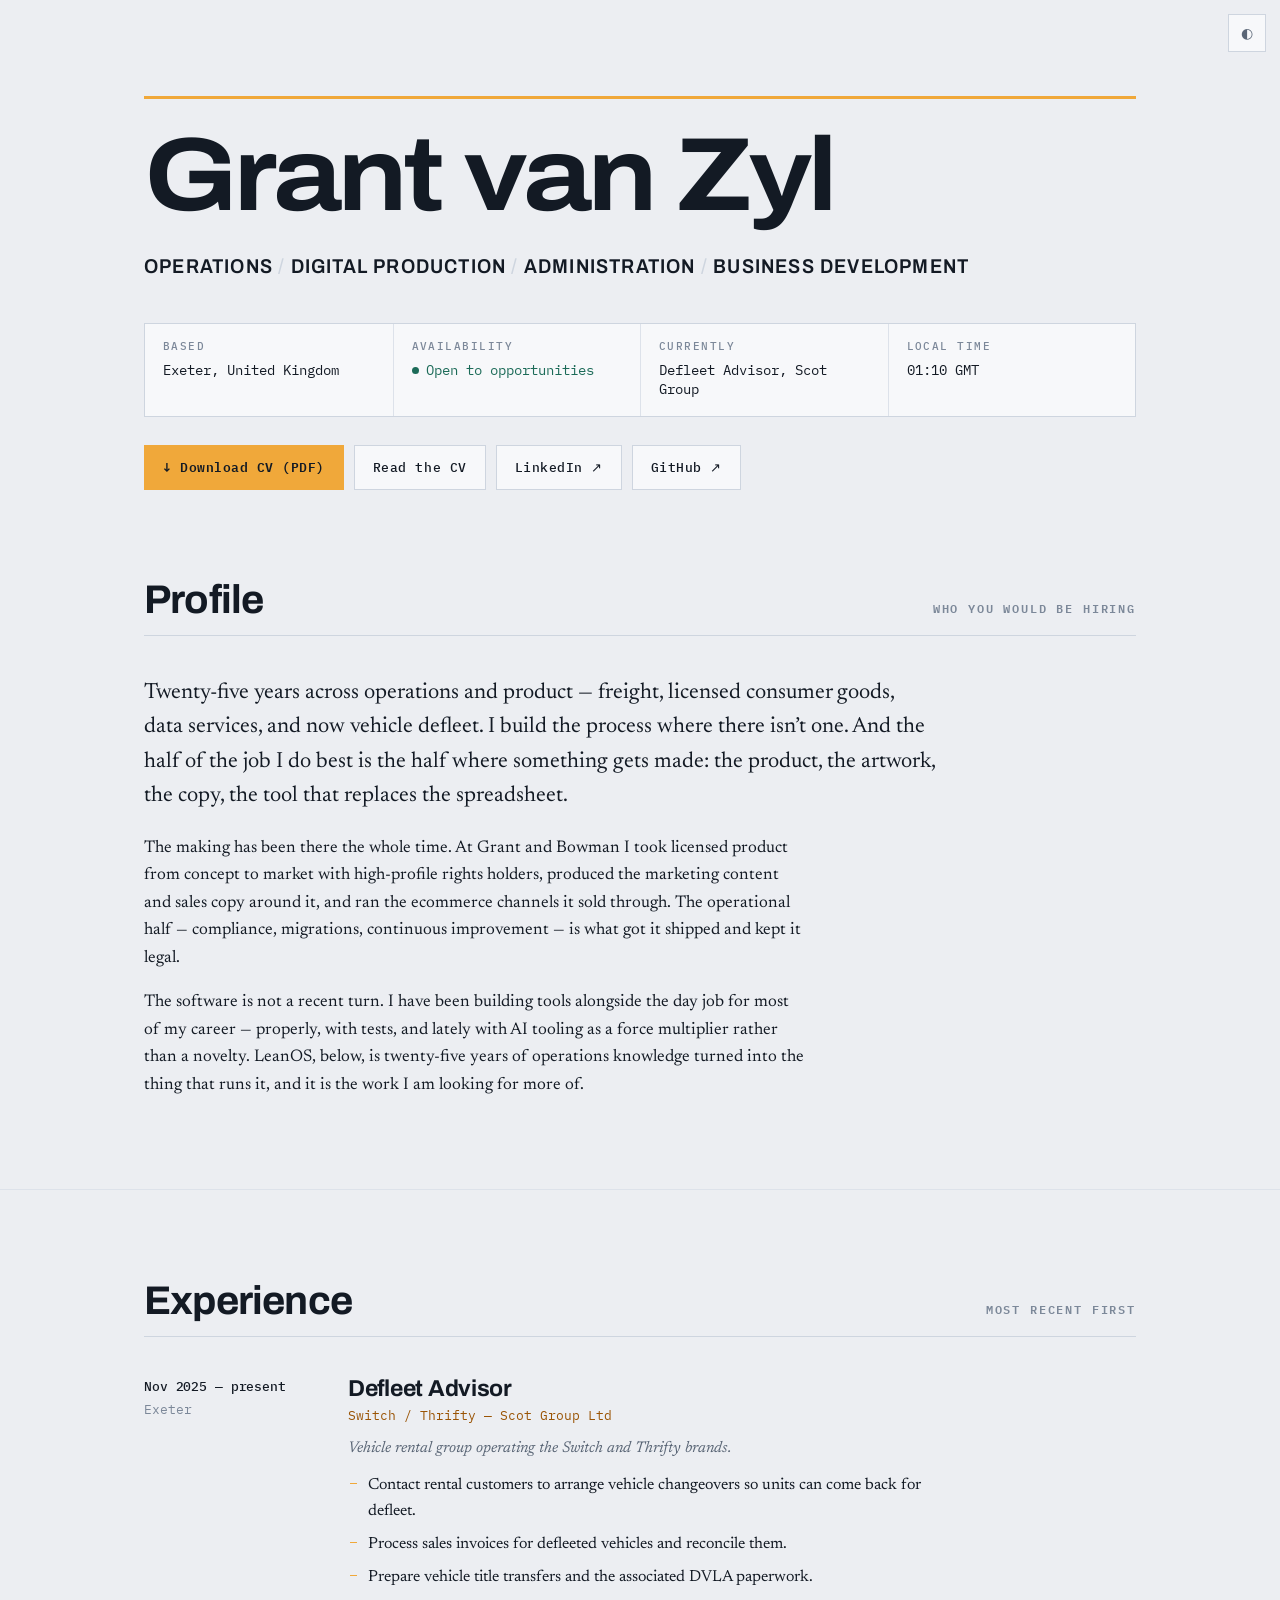
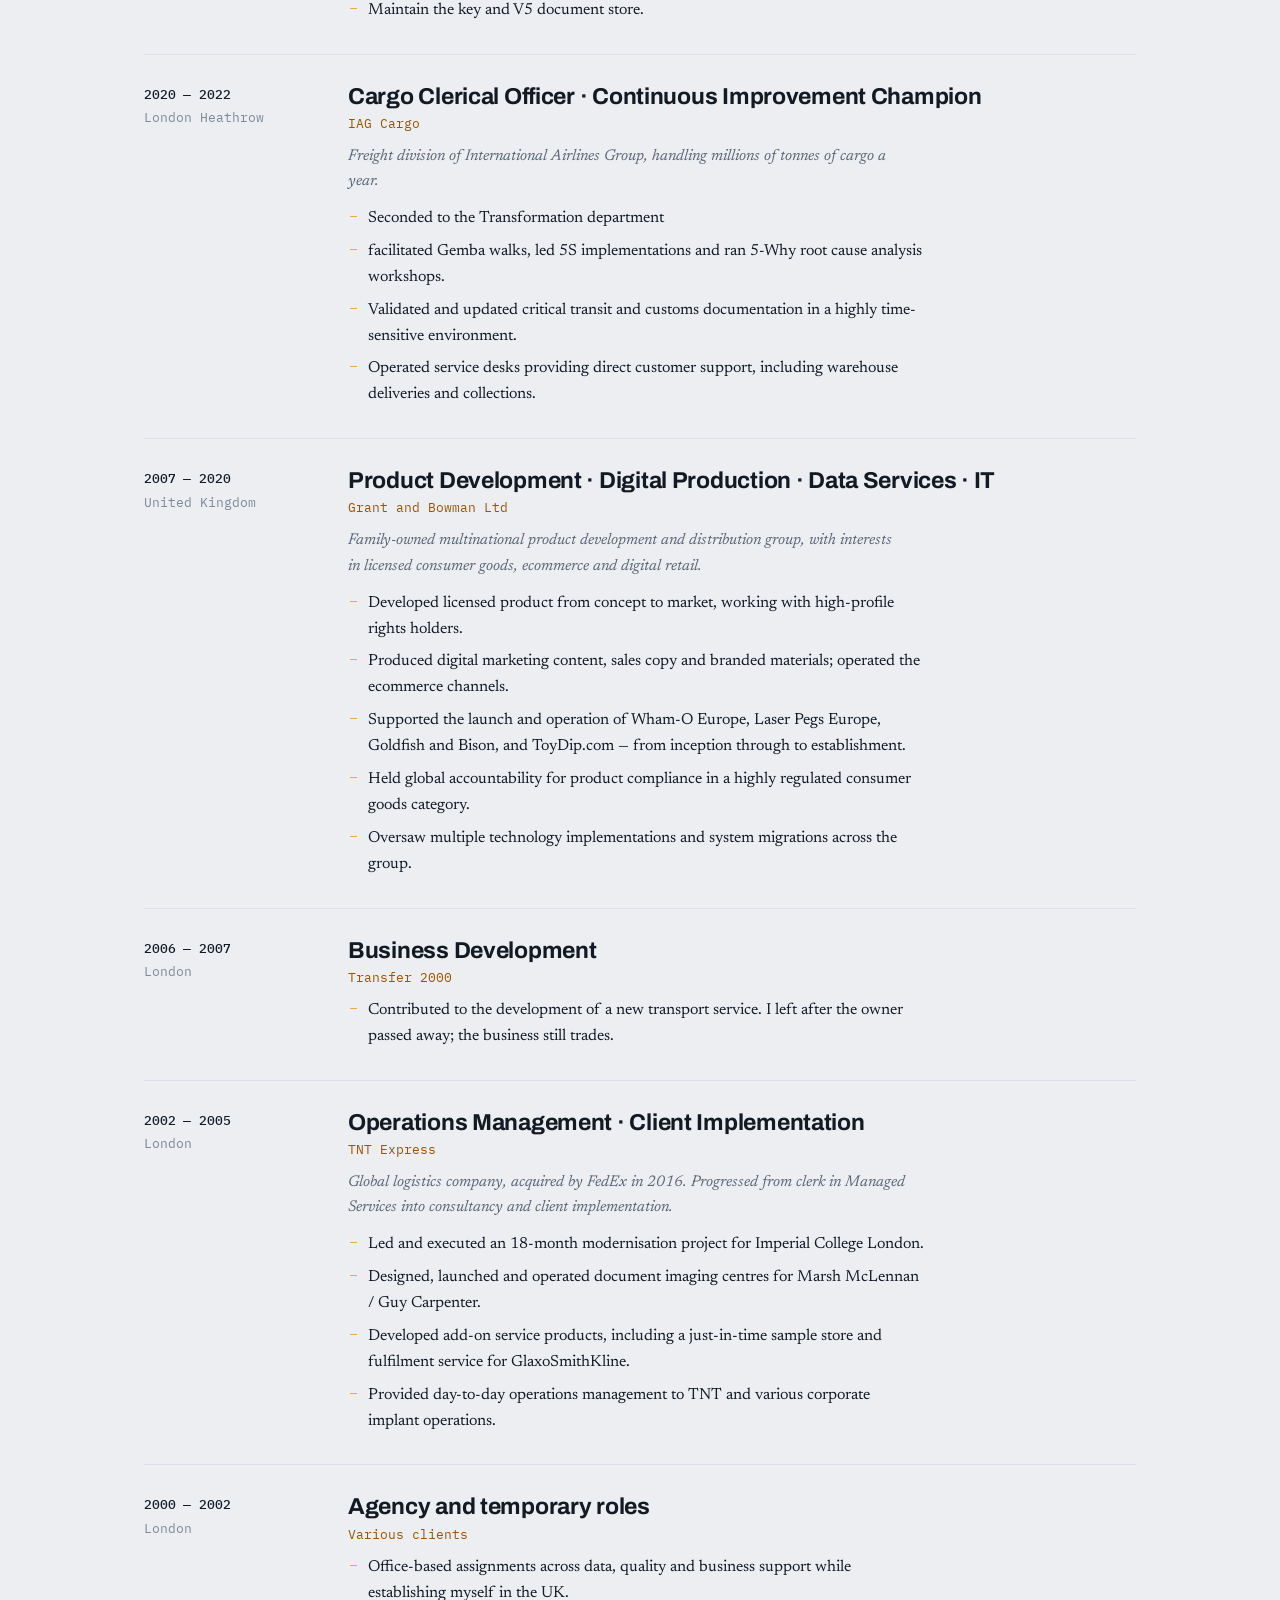
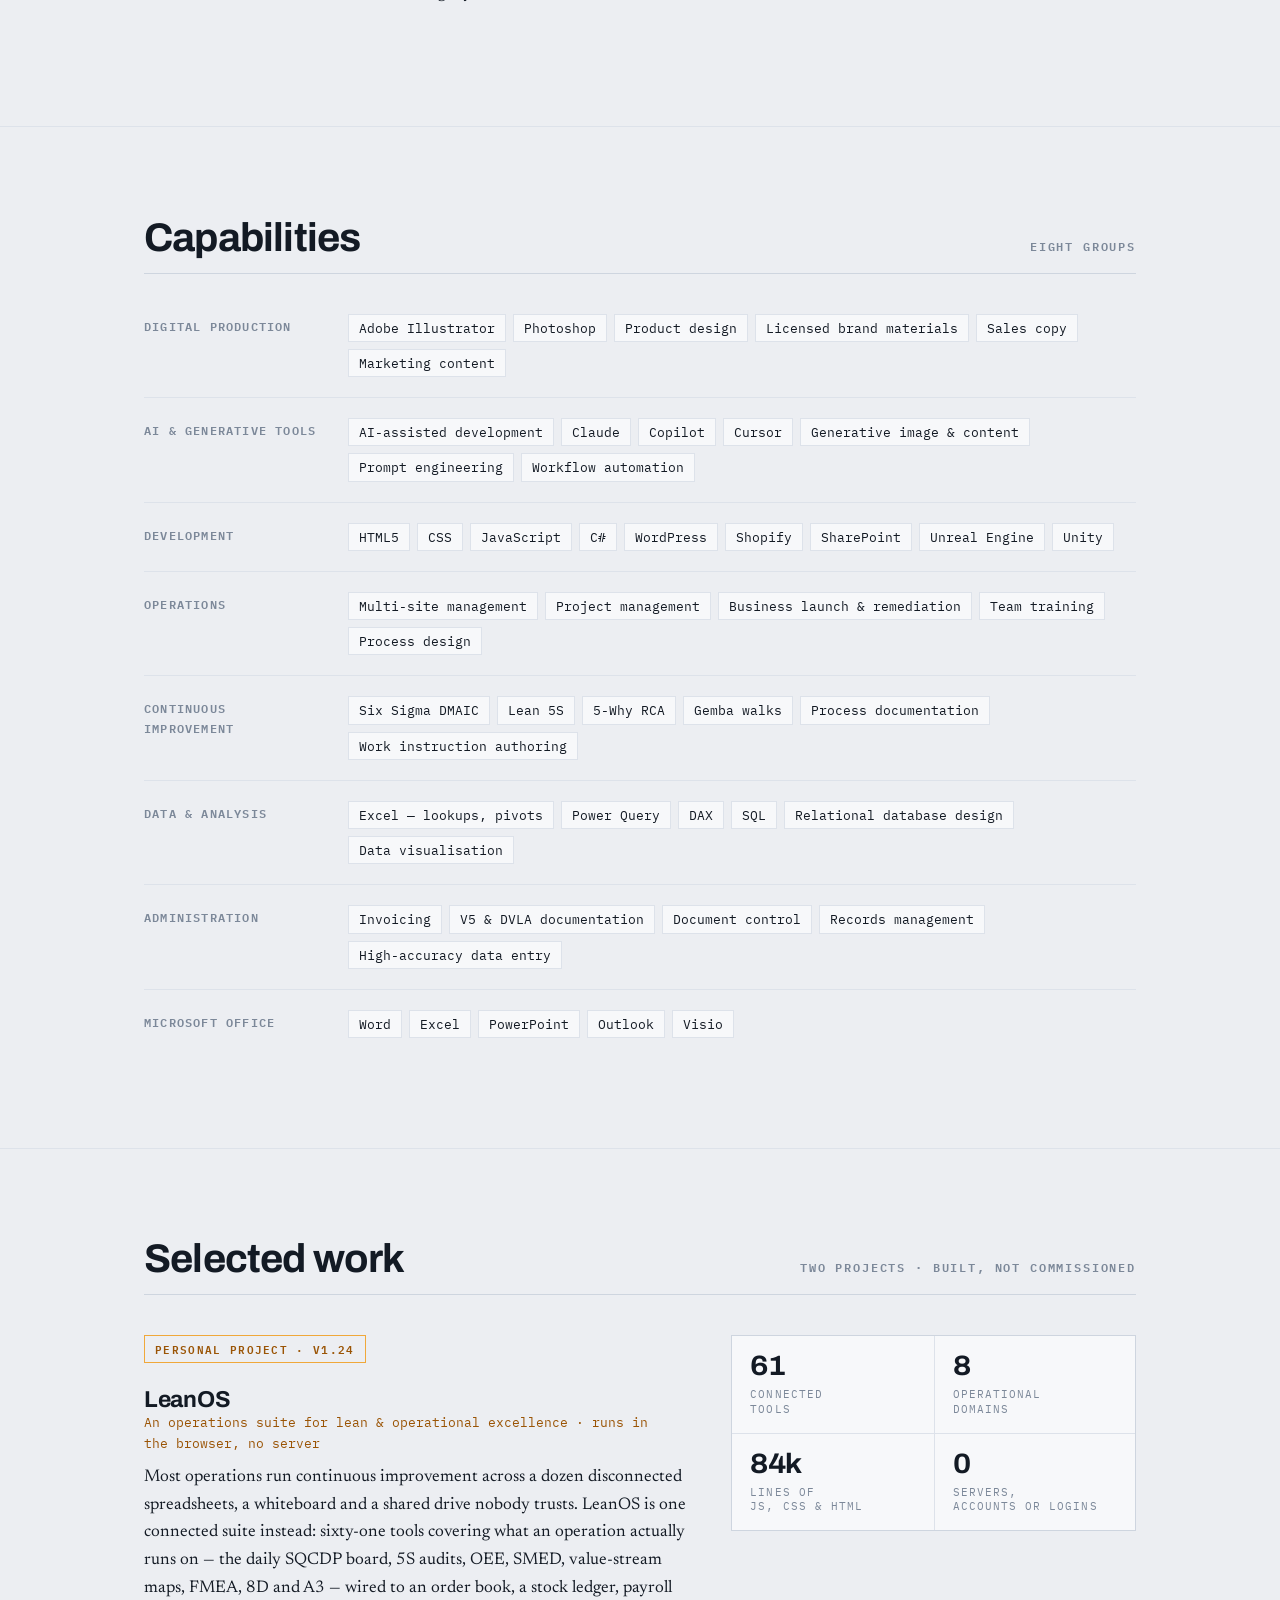
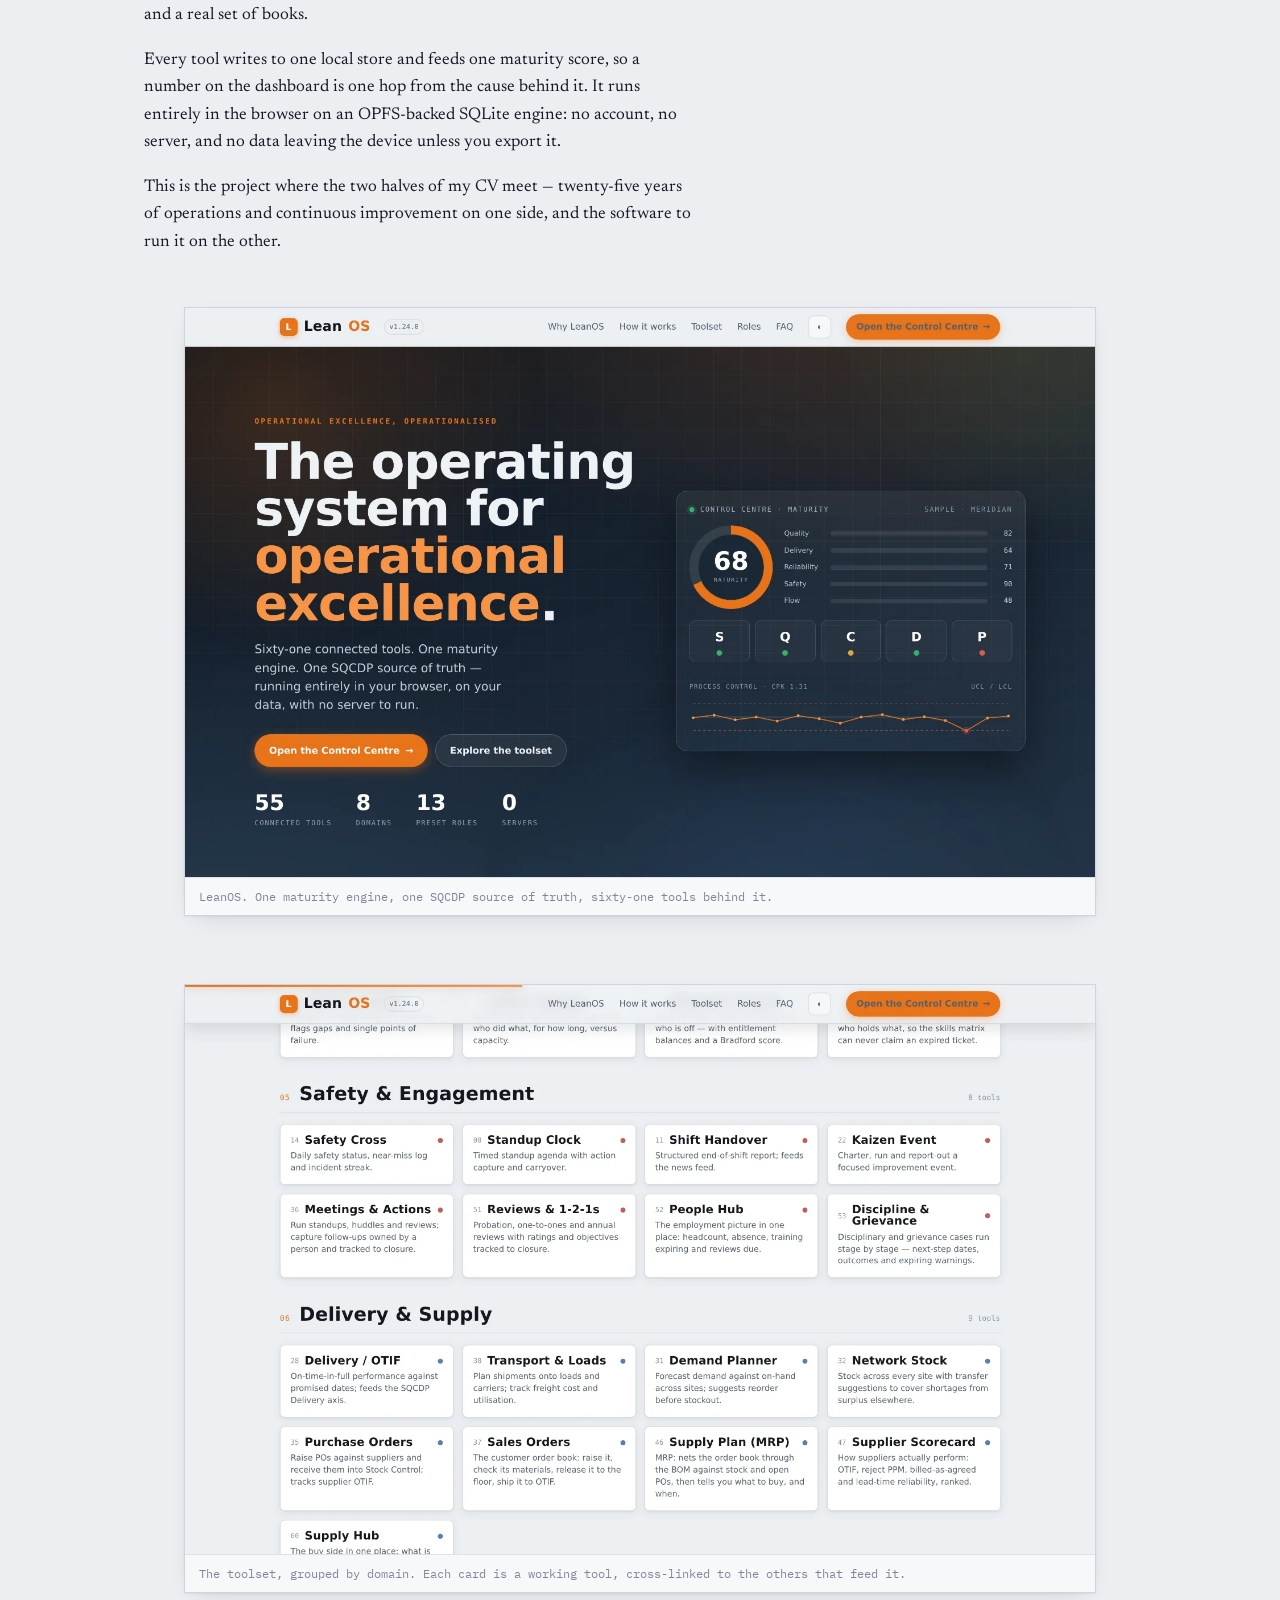
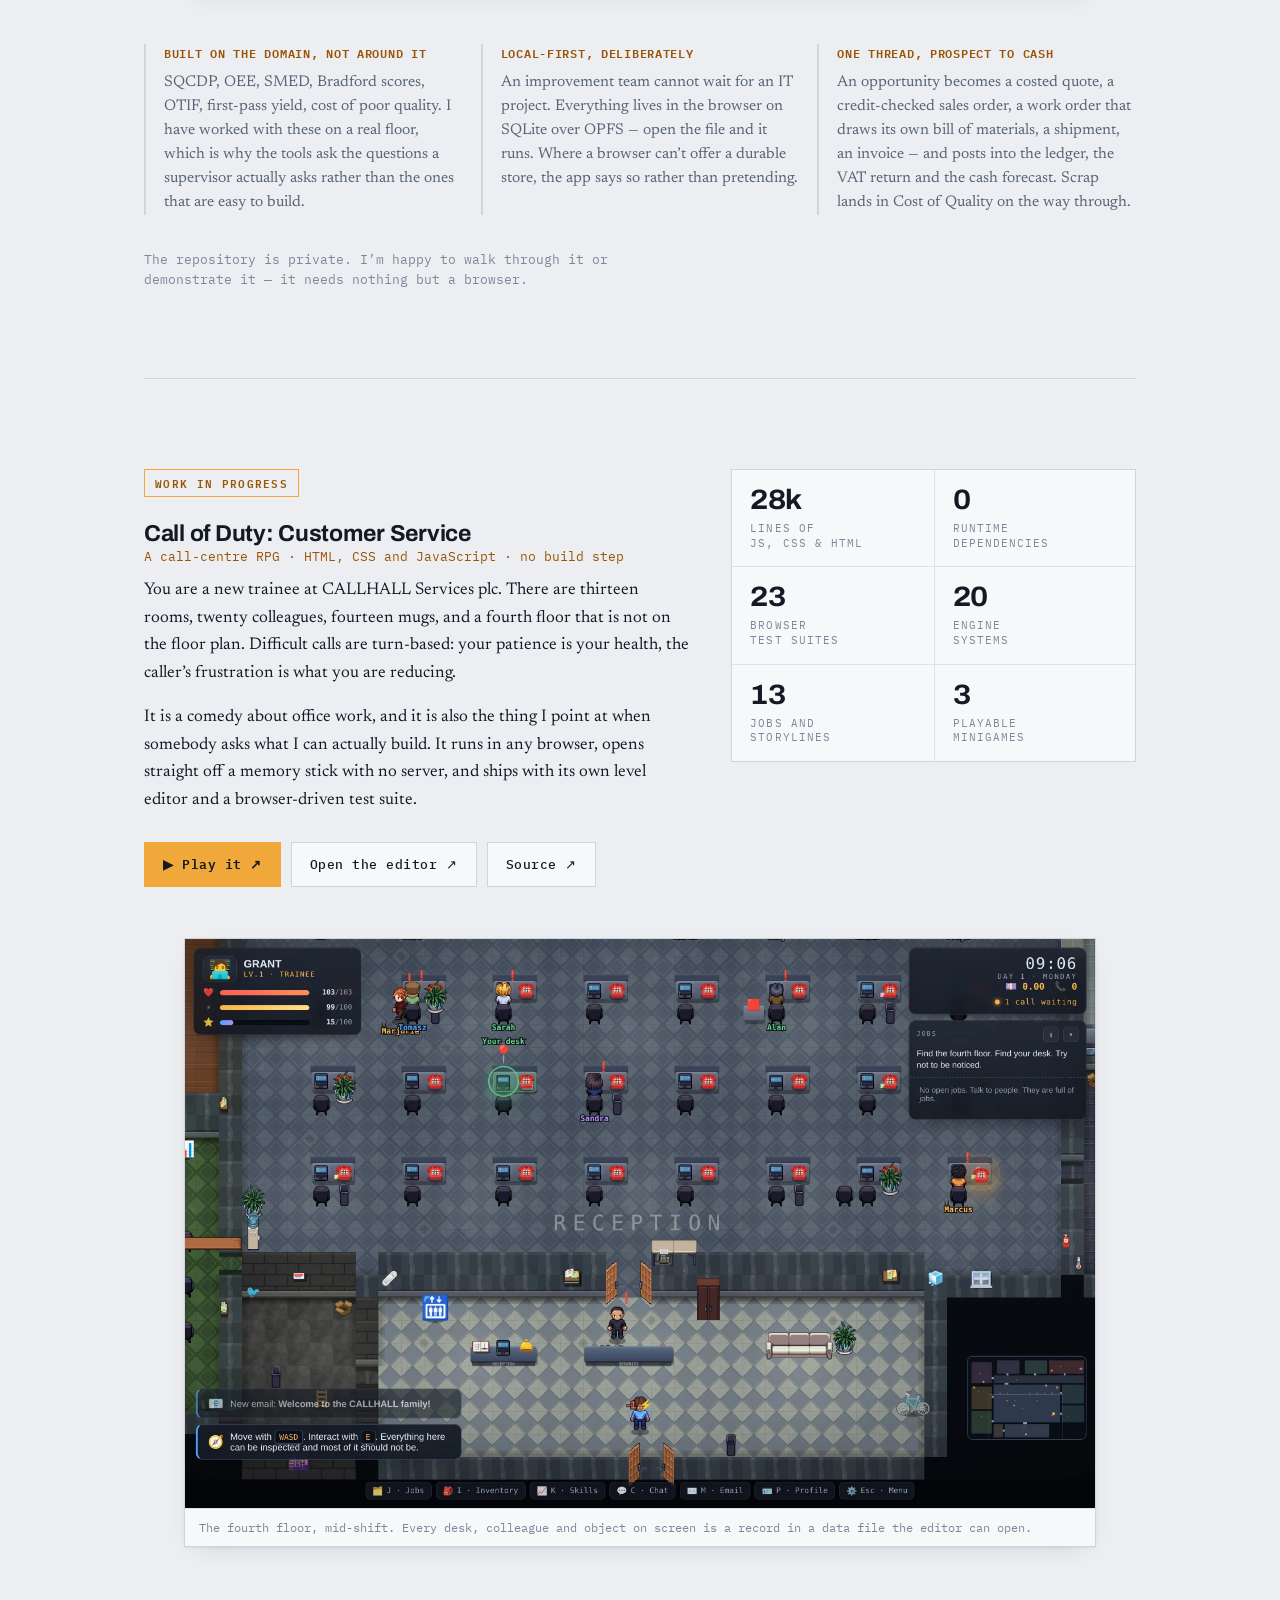
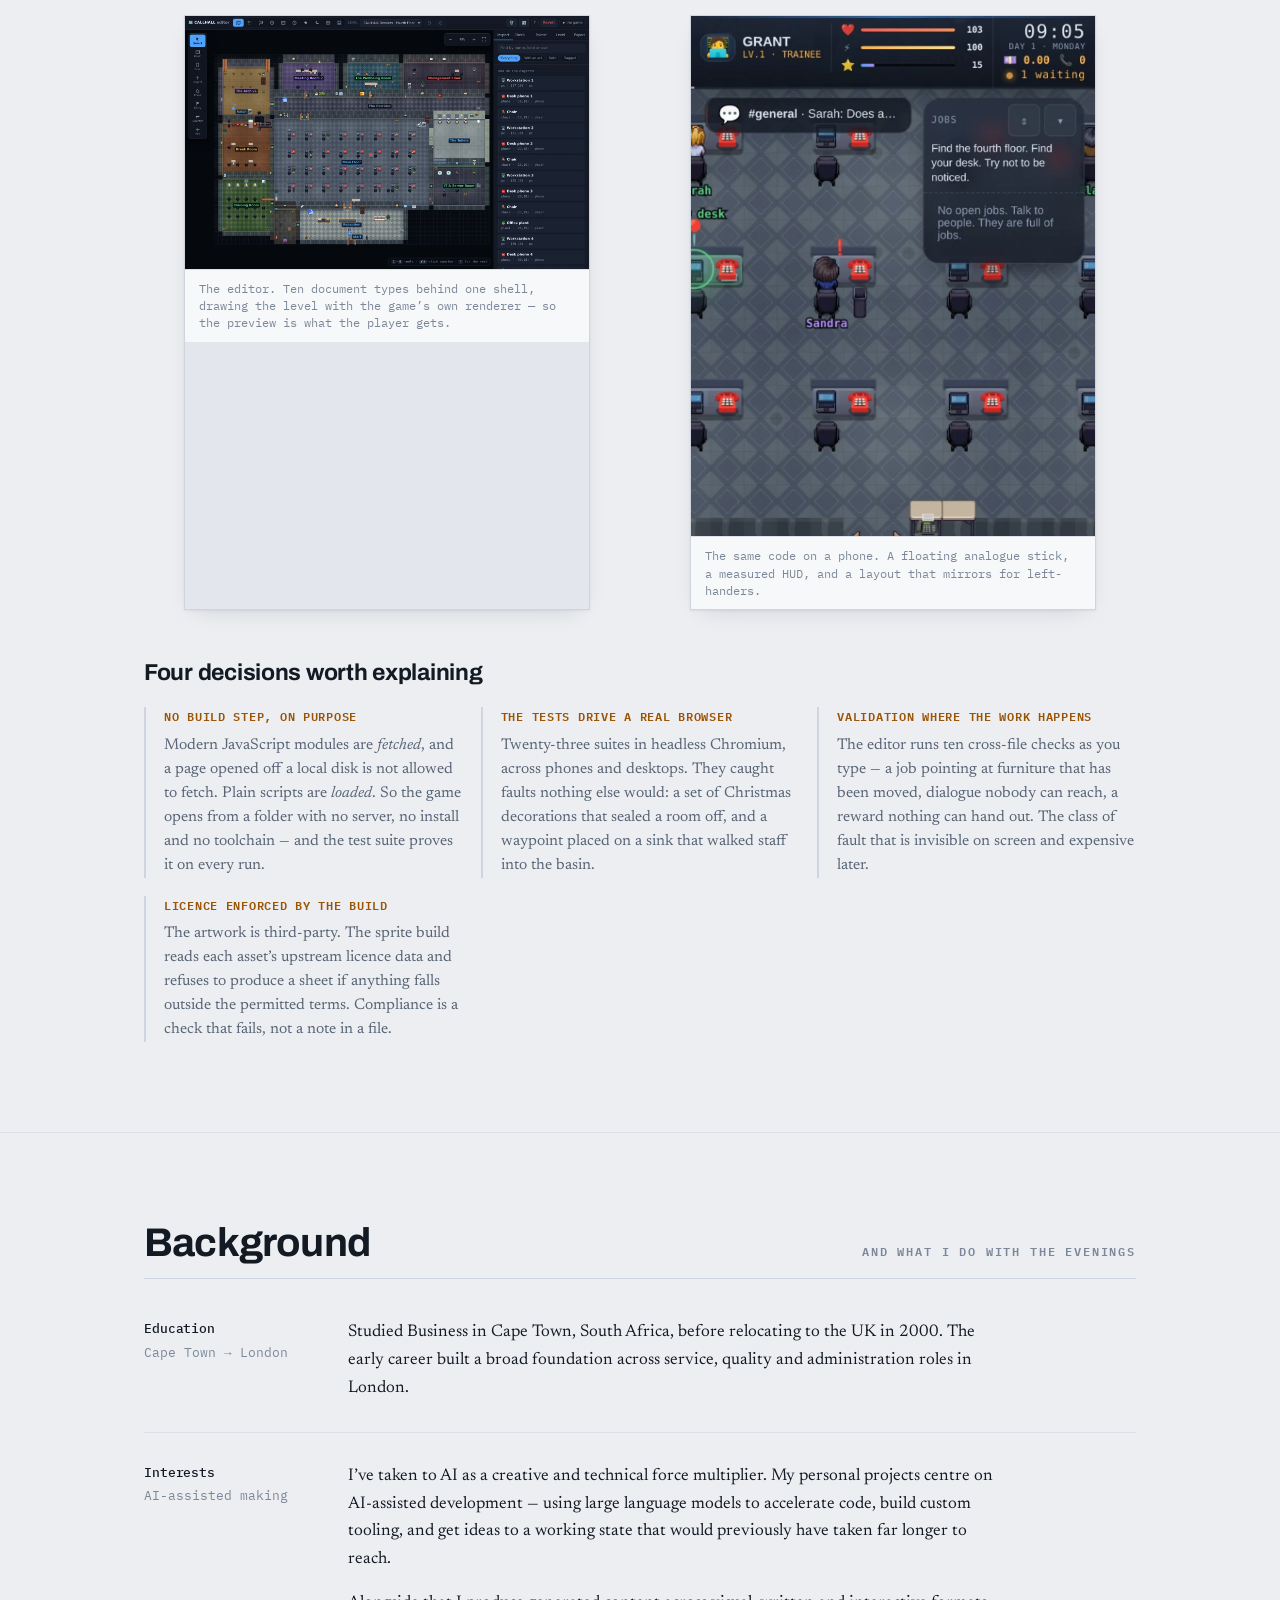
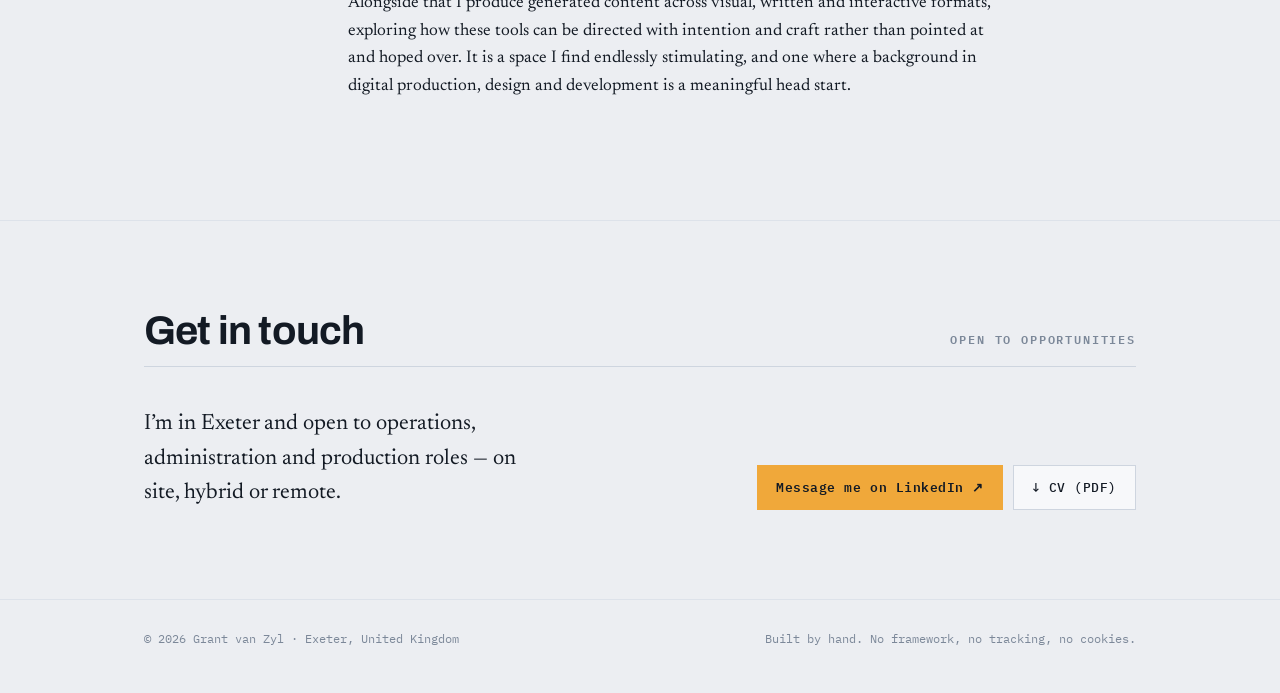
==== commit bdefe965: "Fix formatting of job responsibilities in index.html" ====
--- a/index.html
+++ b/index.html
@@ -149,7 +149,7 @@
           <p class="employer">IAG Cargo</p>
           <p class="blurb">Freight division of International Airlines Group, handling millions of tonnes of cargo a year.</p>
           <ul class="did">
-            <li>Seconded to the Transformation department — facilitated Gemba walks, led 5S implementations and ran 5-Why root cause analysis workshops.</li>
+            <li>Seconded to the Transformation department </li><li>facilitated Gemba walks, led 5S implementations and ran 5-Why root cause analysis workshops.</li>
             <li>Validated and updated critical transit and customs documentation in a highly time-sensitive environment.</li>
             <li>Operated service desks providing direct customer support, including warehouse deliveries and collections.</li>
           </ul>
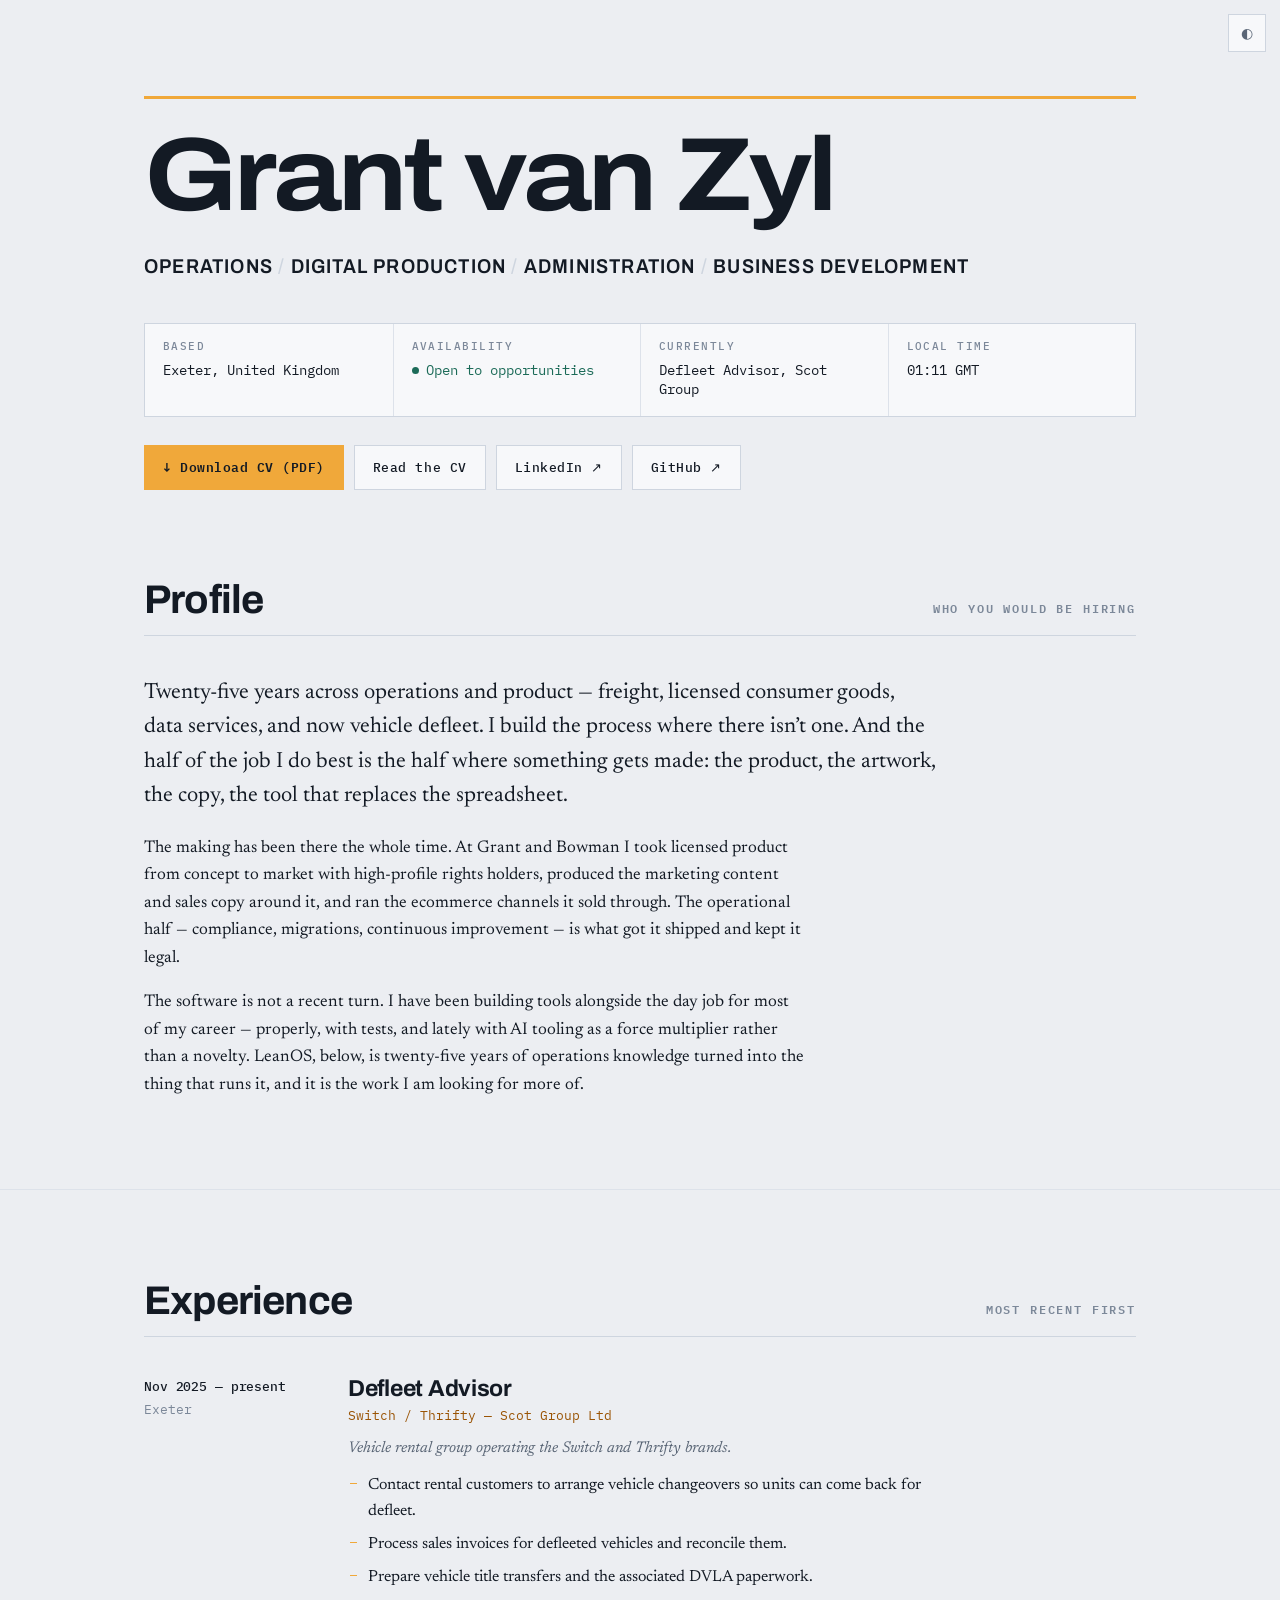
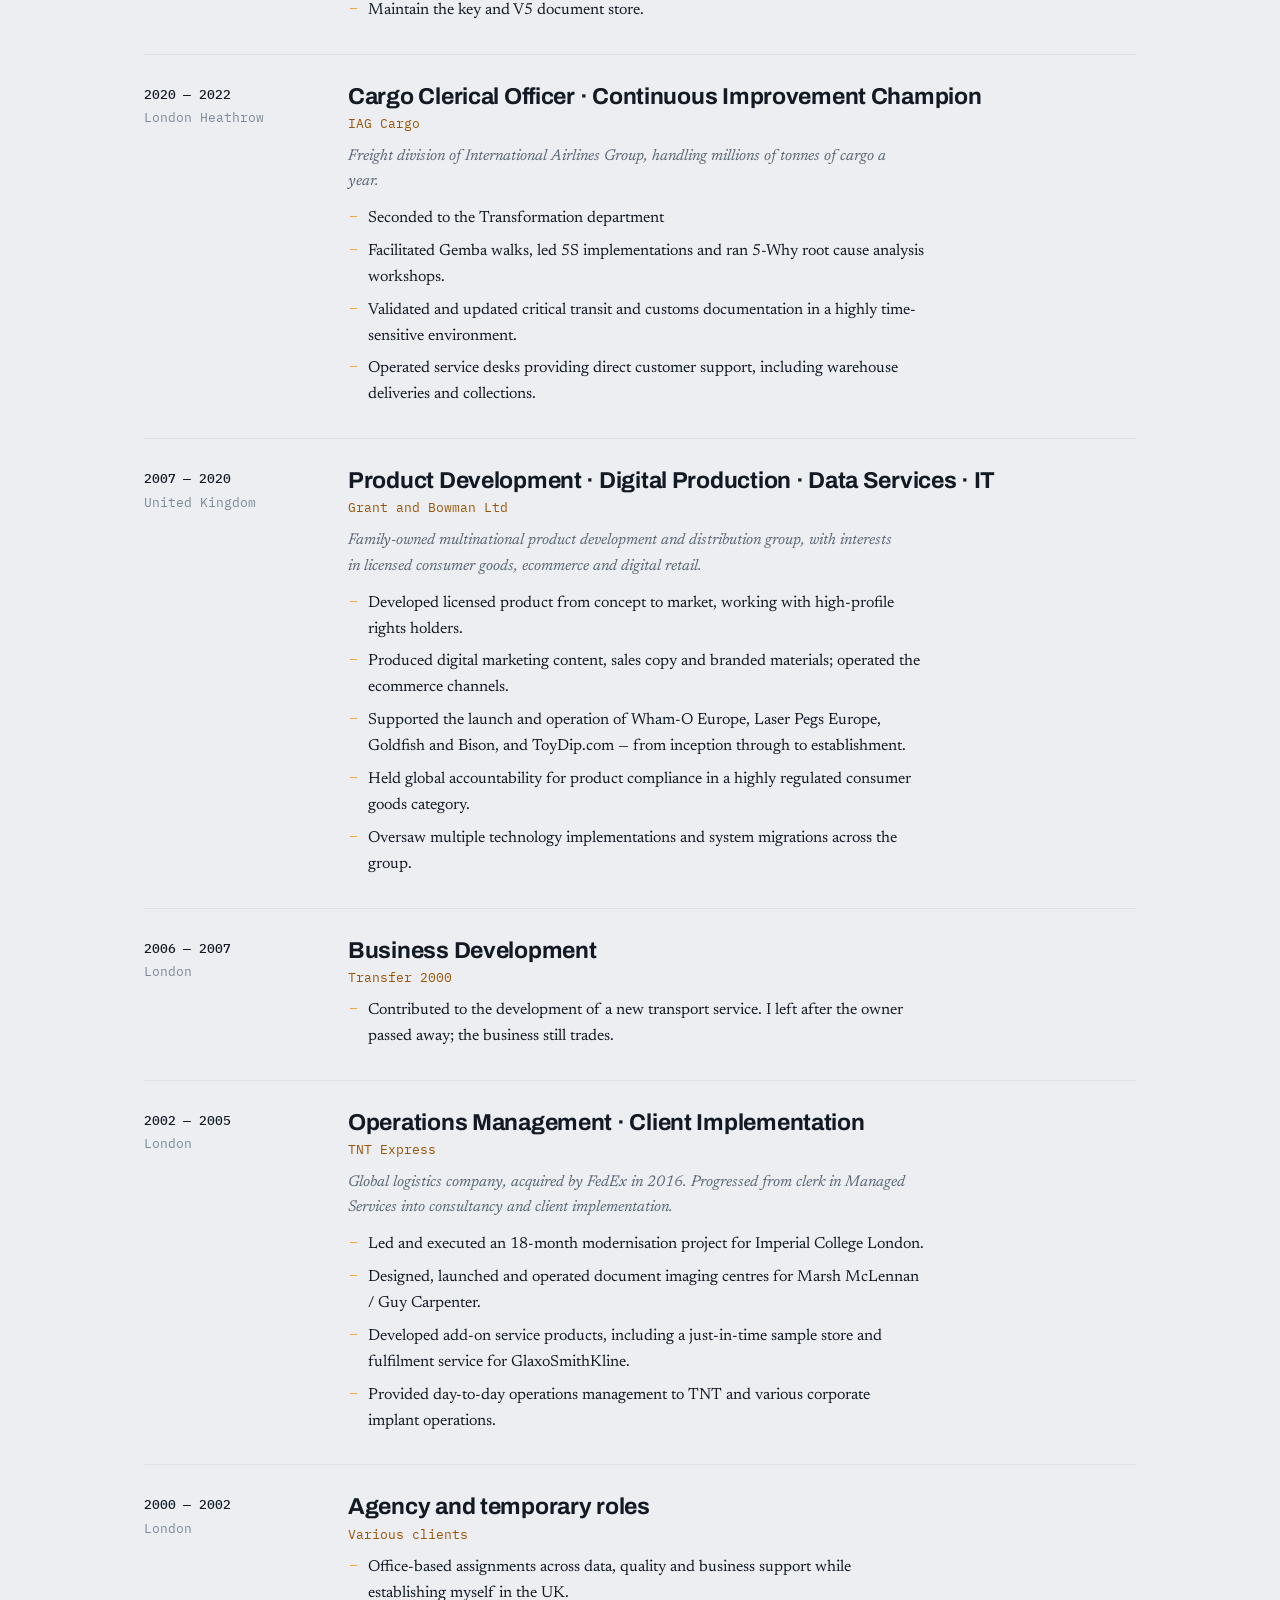
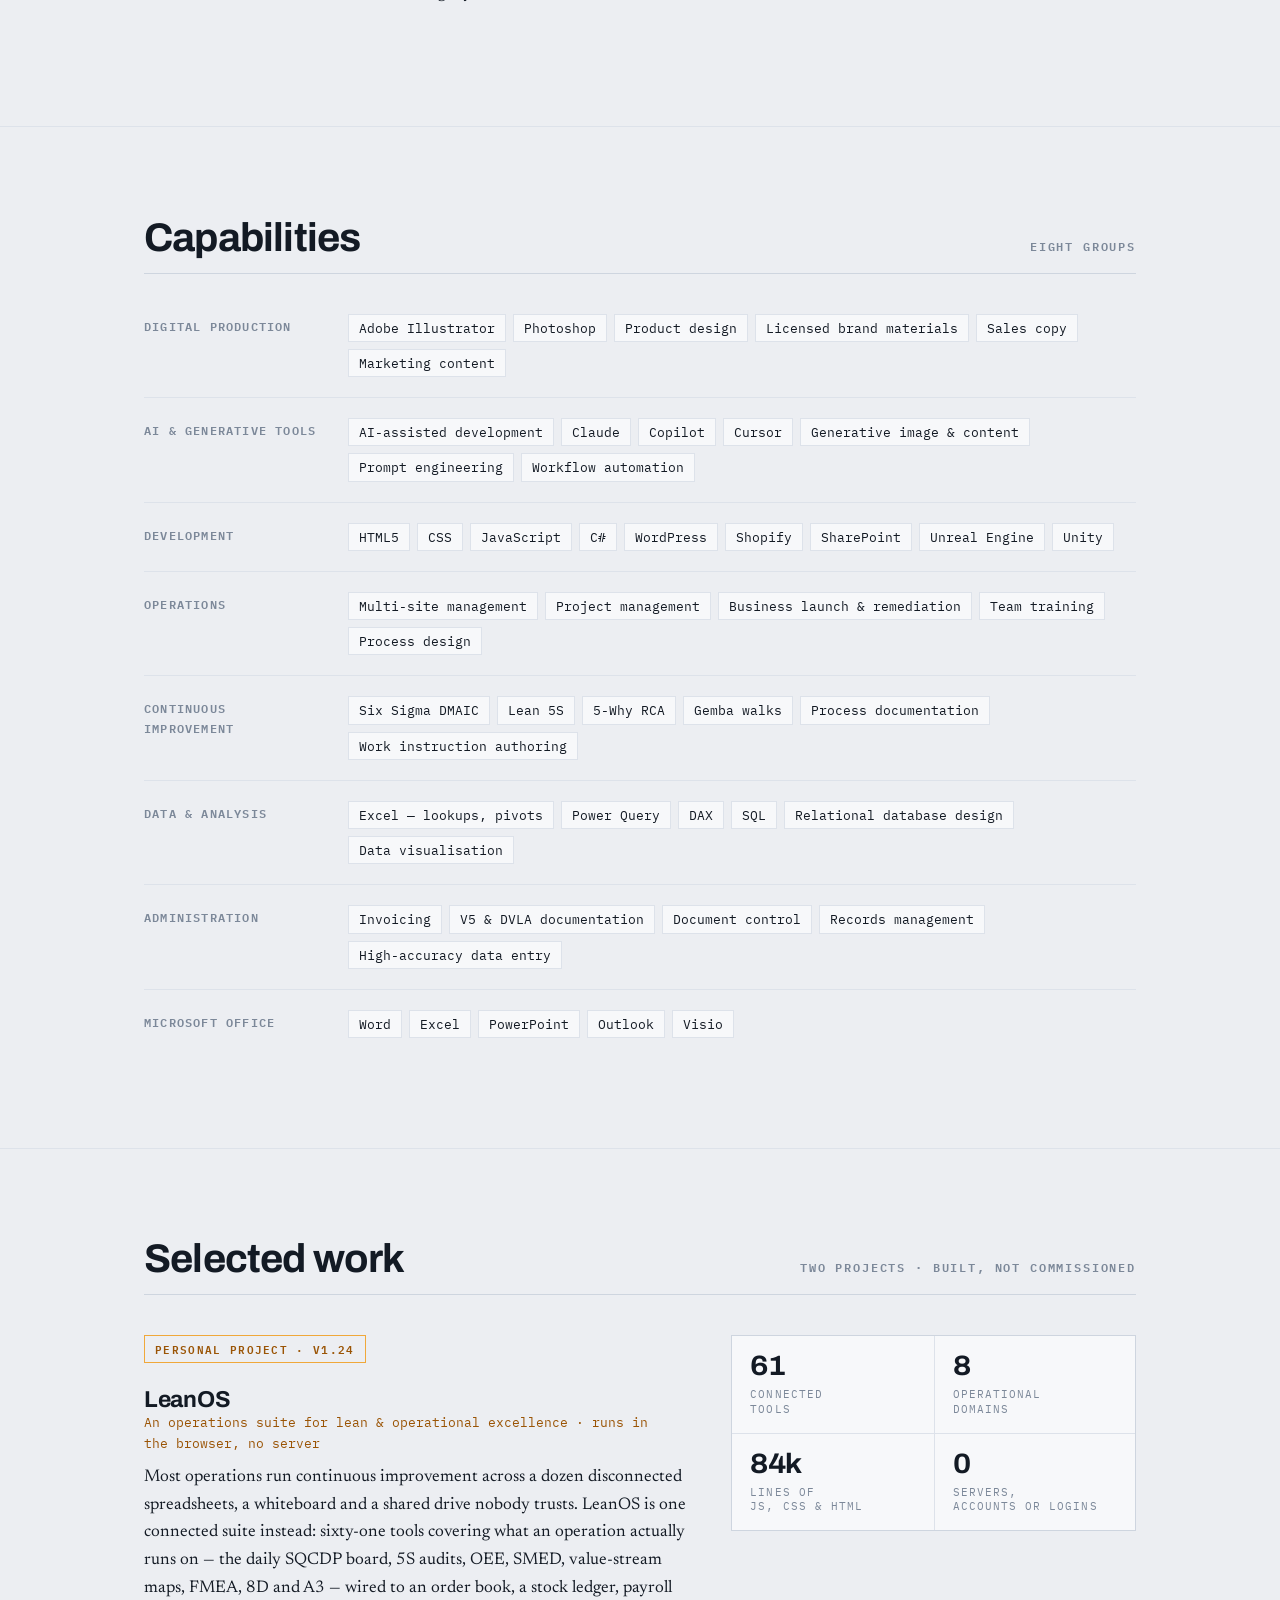
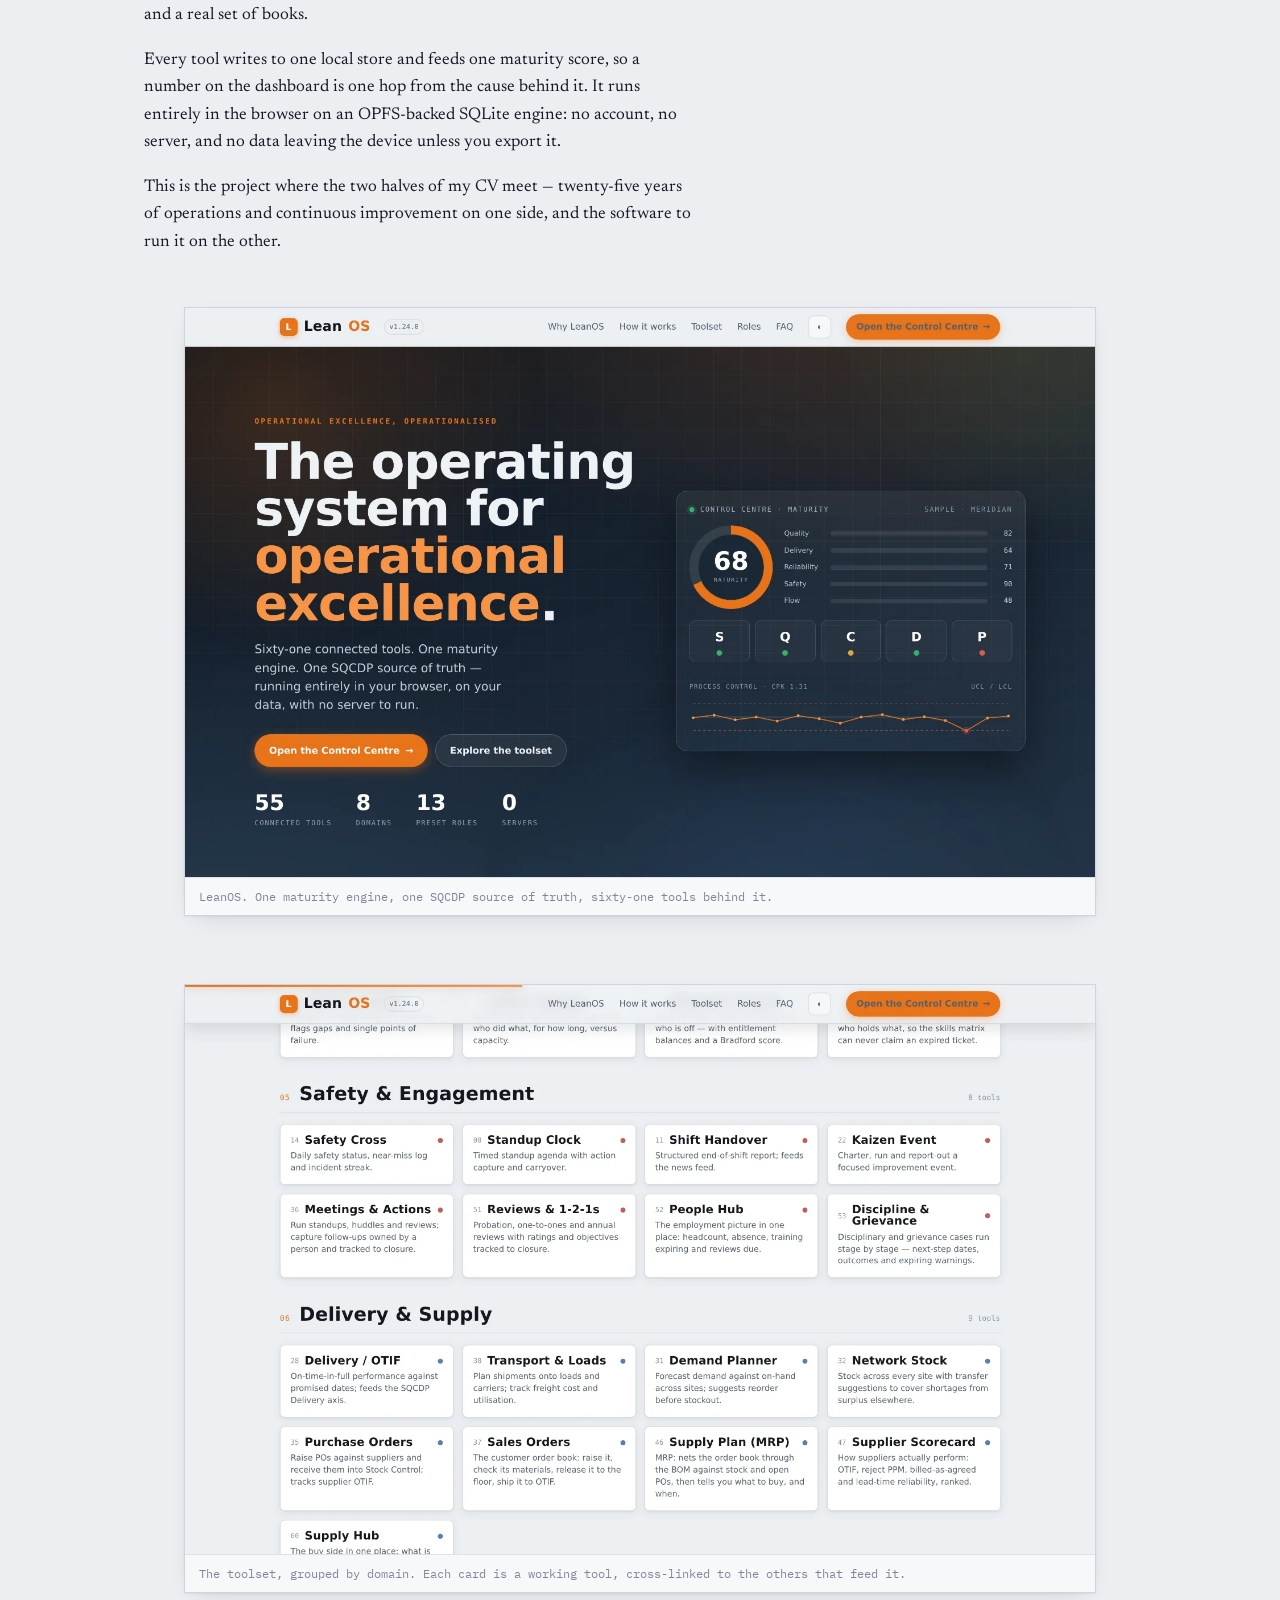
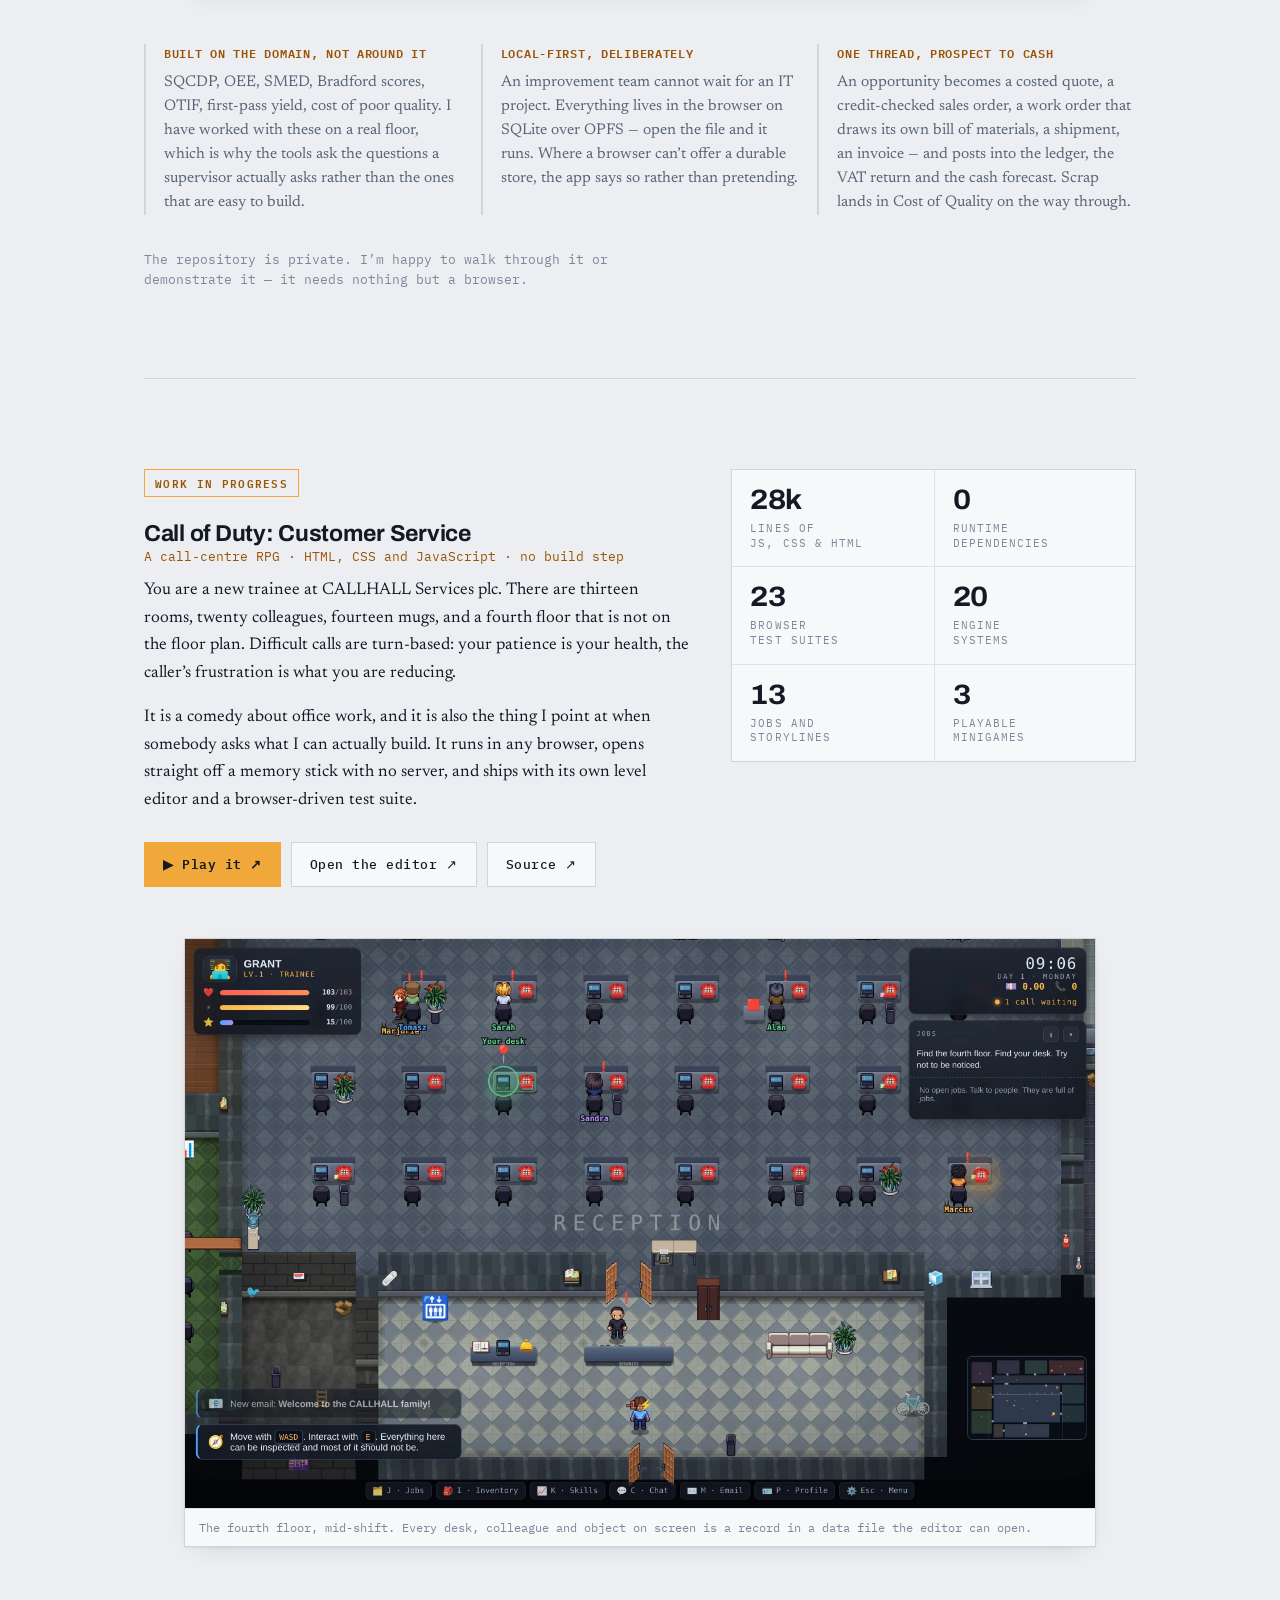
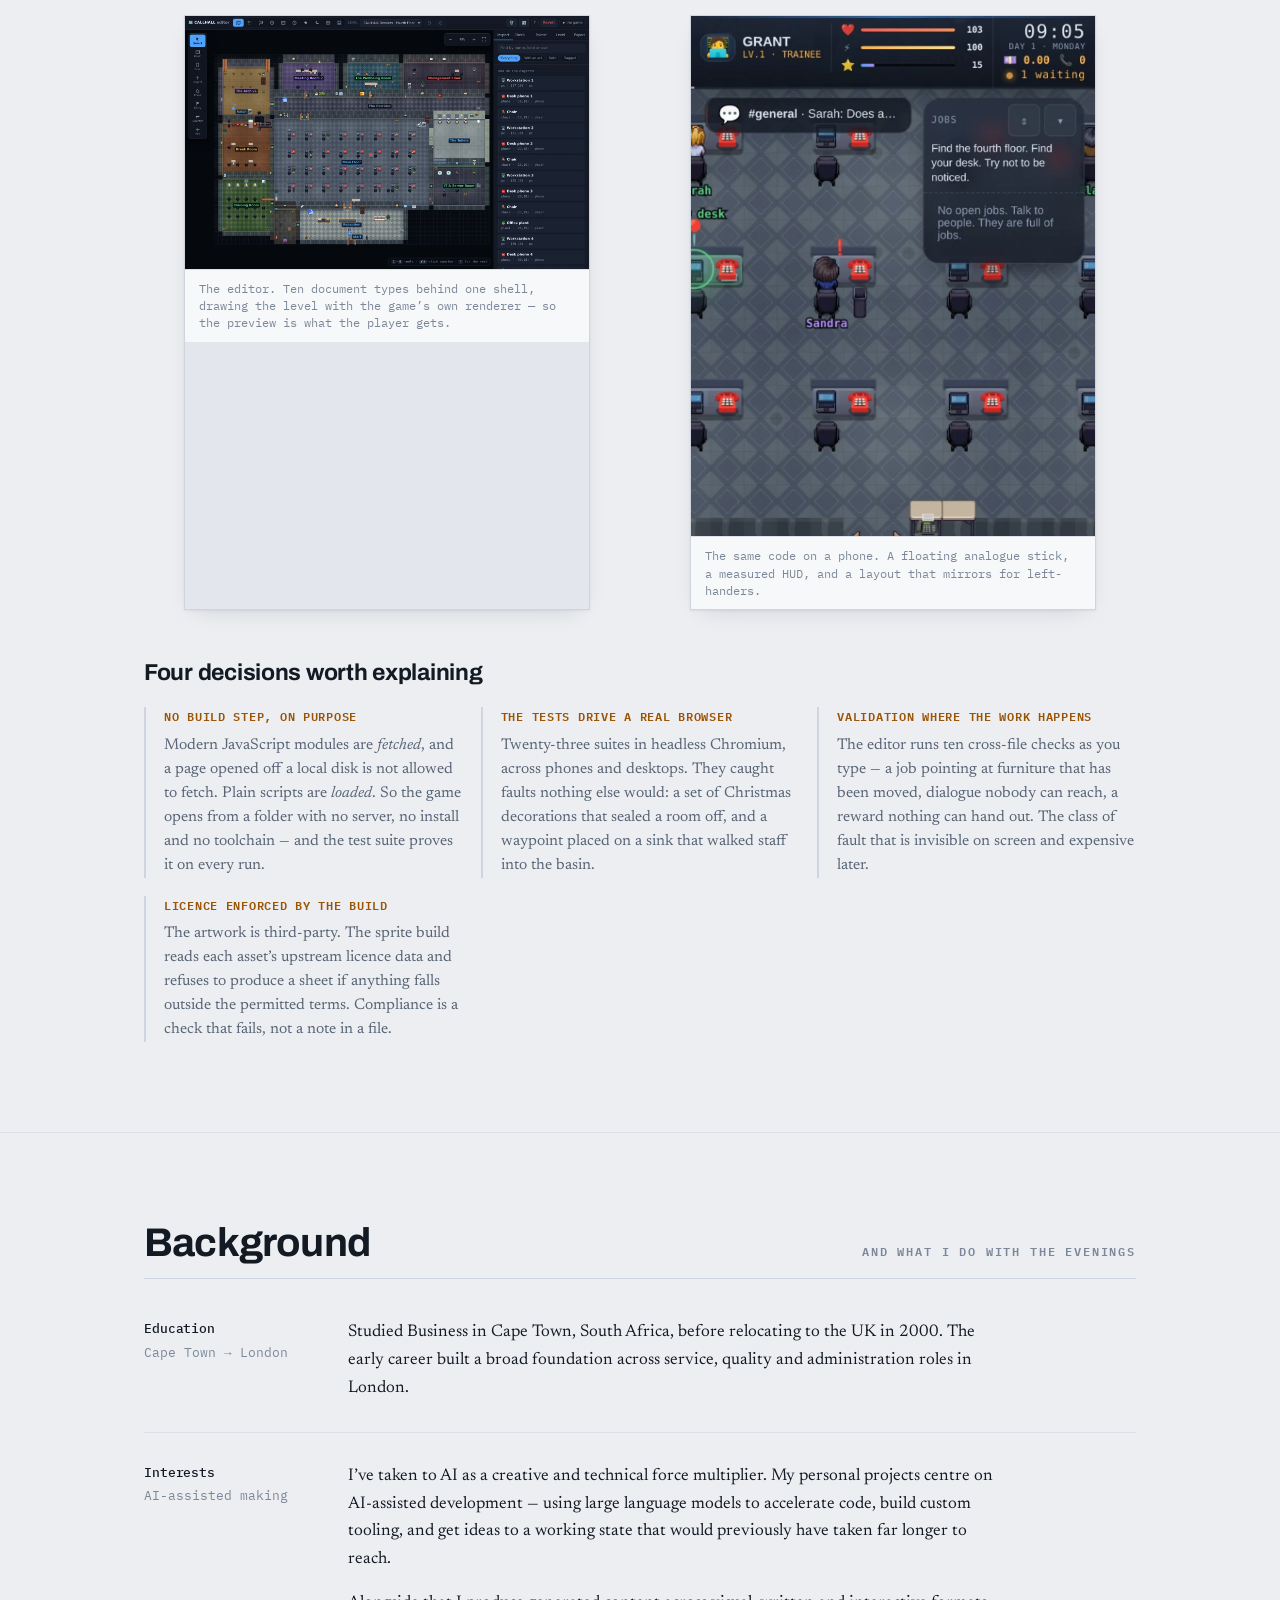
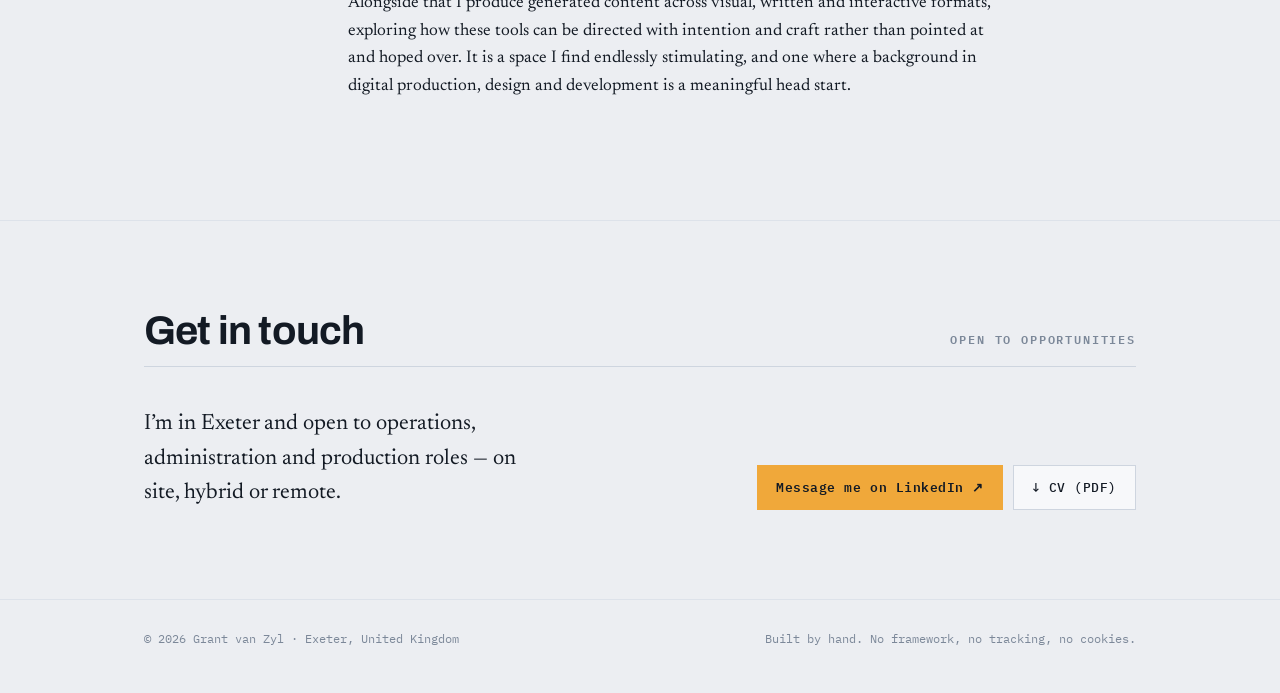
==== commit ba10301c: "Fix formatting of list items in index.html" ====
--- a/index.html
+++ b/index.html
@@ -149,7 +149,8 @@
           <p class="employer">IAG Cargo</p>
           <p class="blurb">Freight division of International Airlines Group, handling millions of tonnes of cargo a year.</p>
           <ul class="did">
-            <li>Seconded to the Transformation department </li><li>facilitated Gemba walks, led 5S implementations and ran 5-Why root cause analysis workshops.</li>
+            <li>Seconded to the Transformation department </li>
+               <li>Facilitated Gemba walks, led 5S implementations and ran 5-Why root cause analysis workshops.</li>
             <li>Validated and updated critical transit and customs documentation in a highly time-sensitive environment.</li>
             <li>Operated service desks providing direct customer support, including warehouse deliveries and collections.</li>
           </ul>
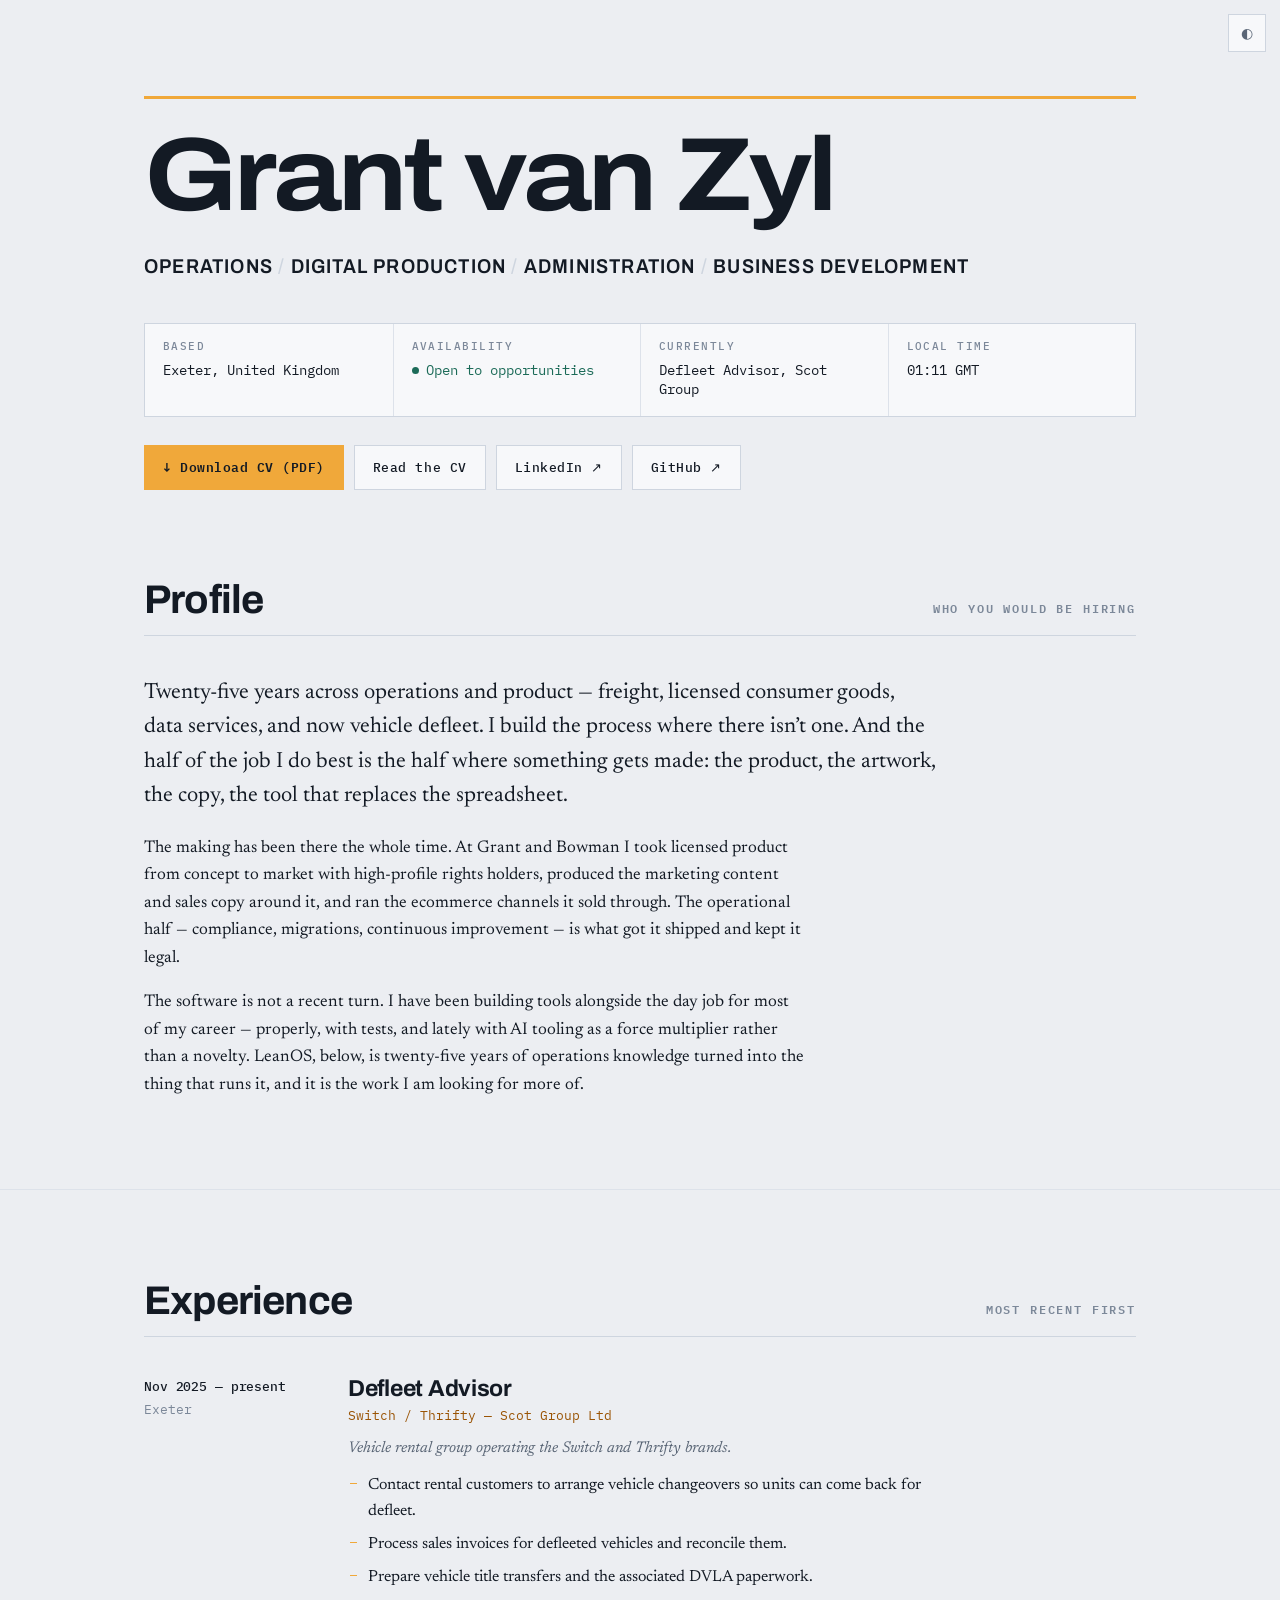
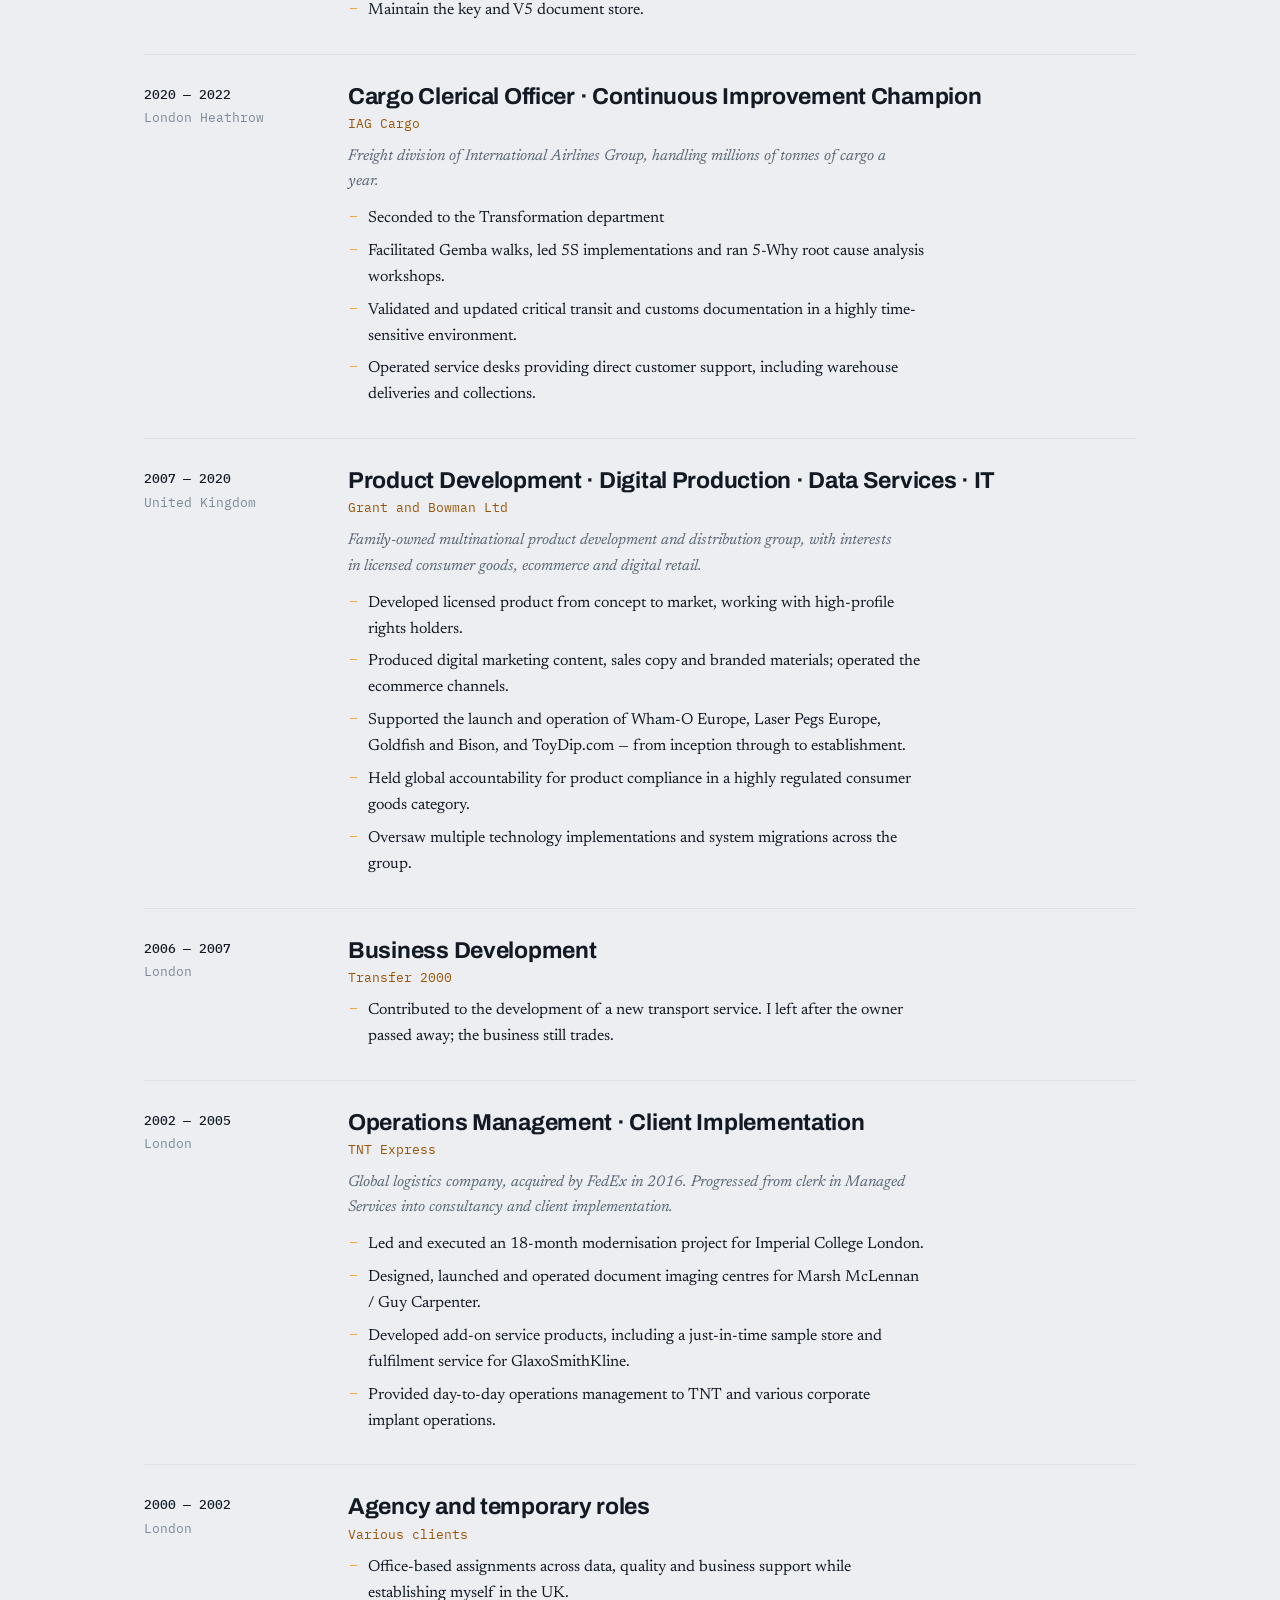
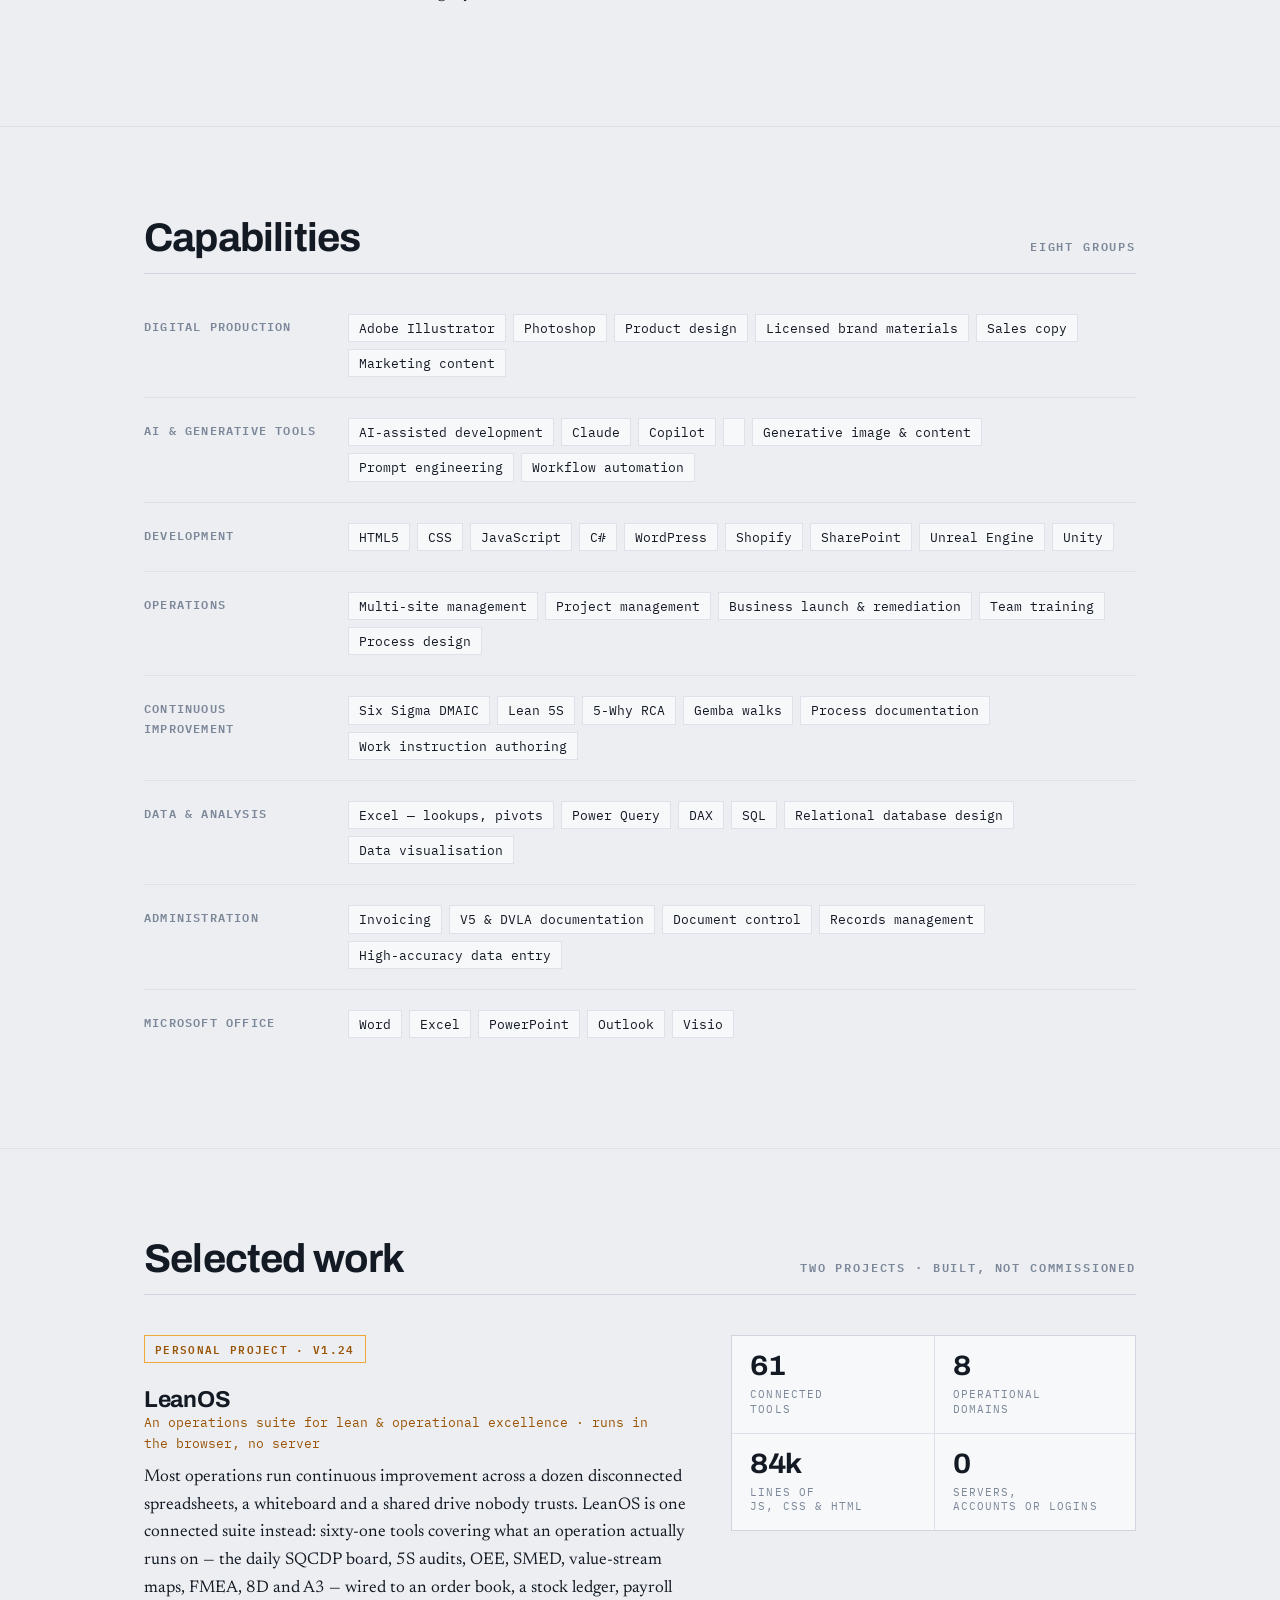
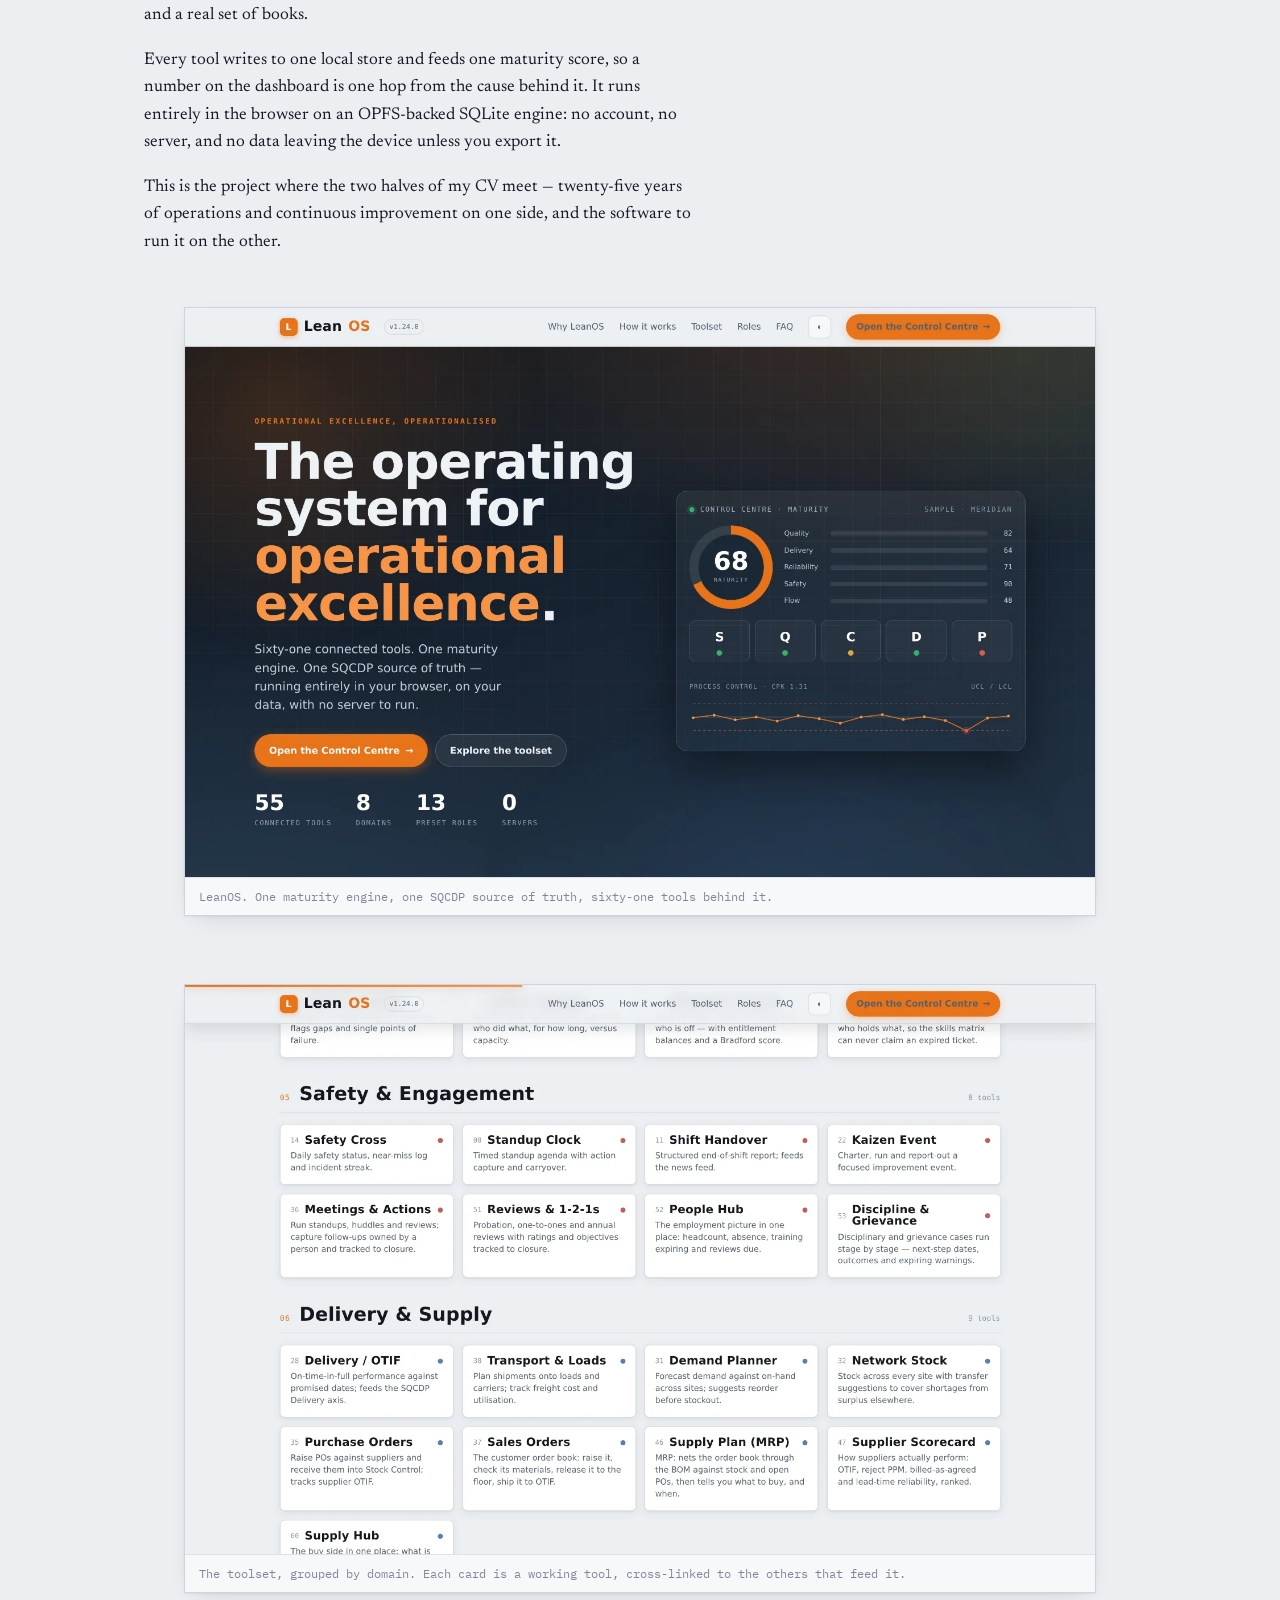
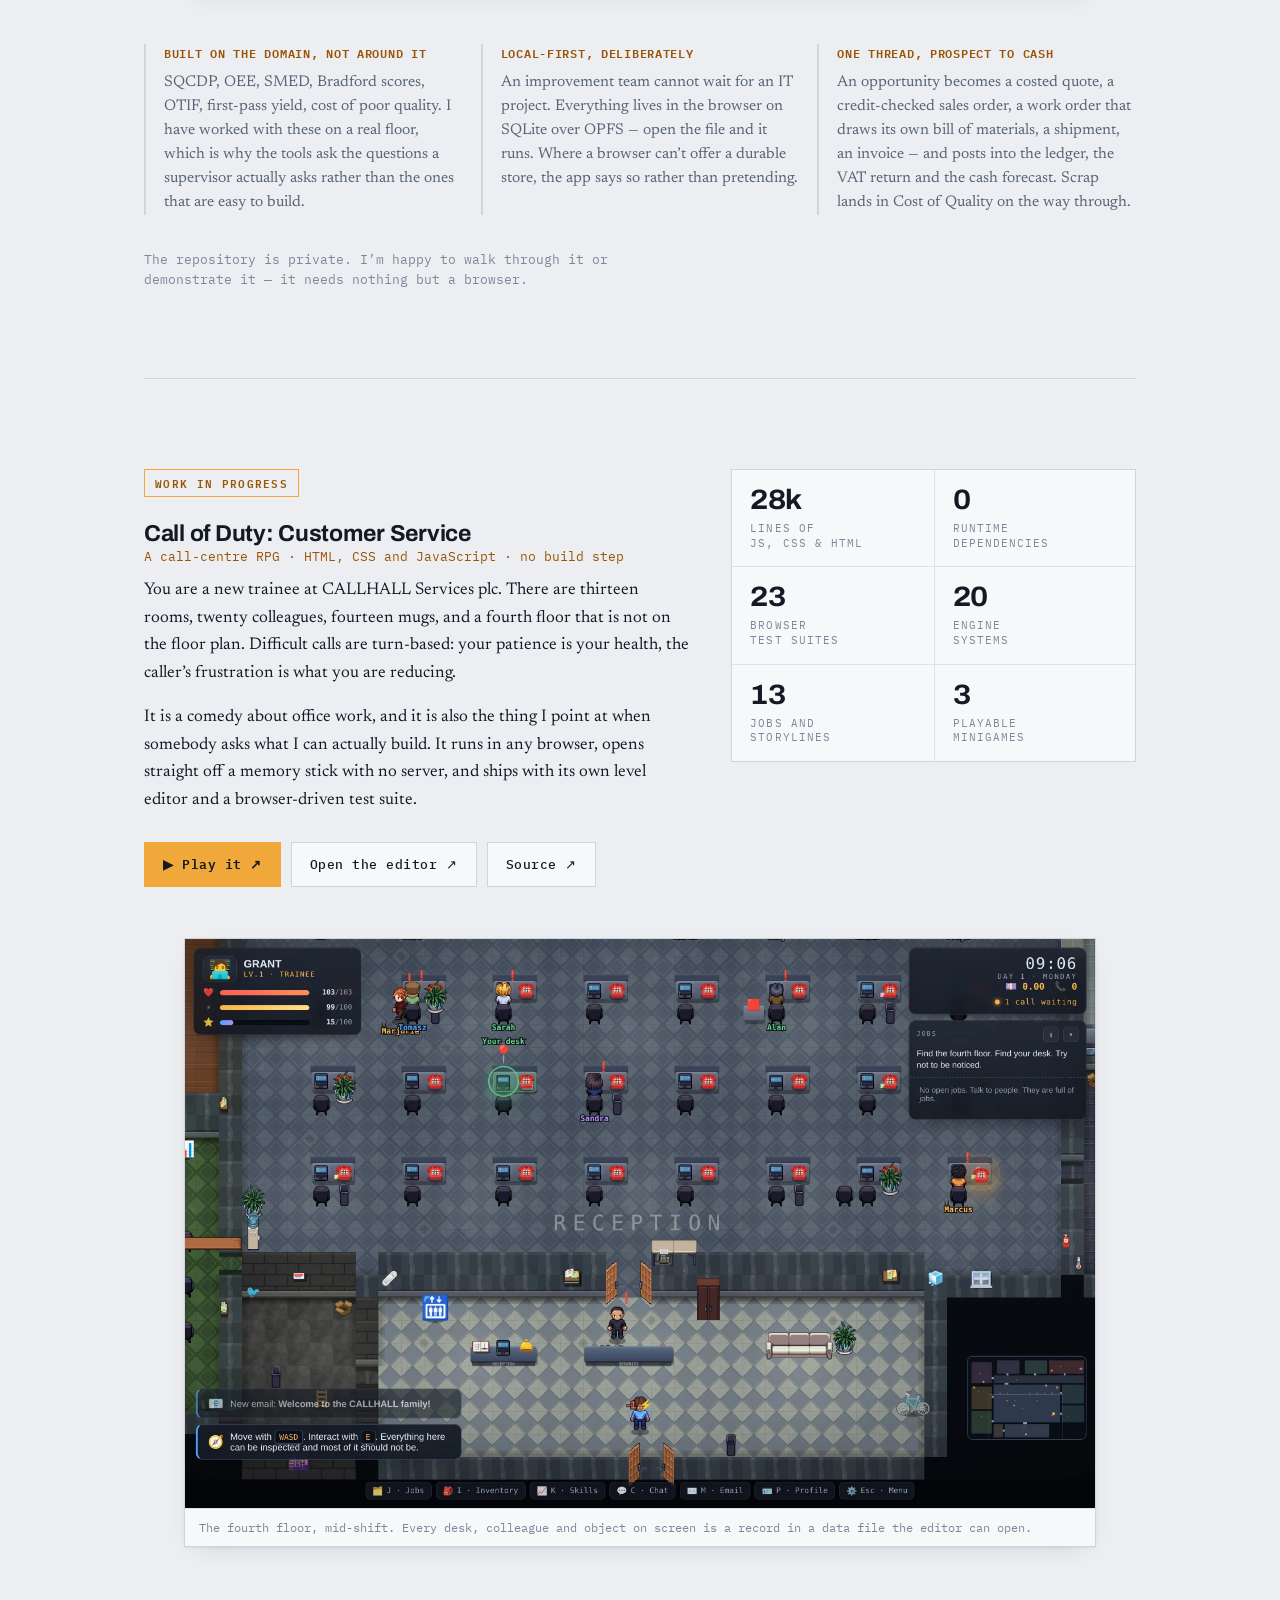
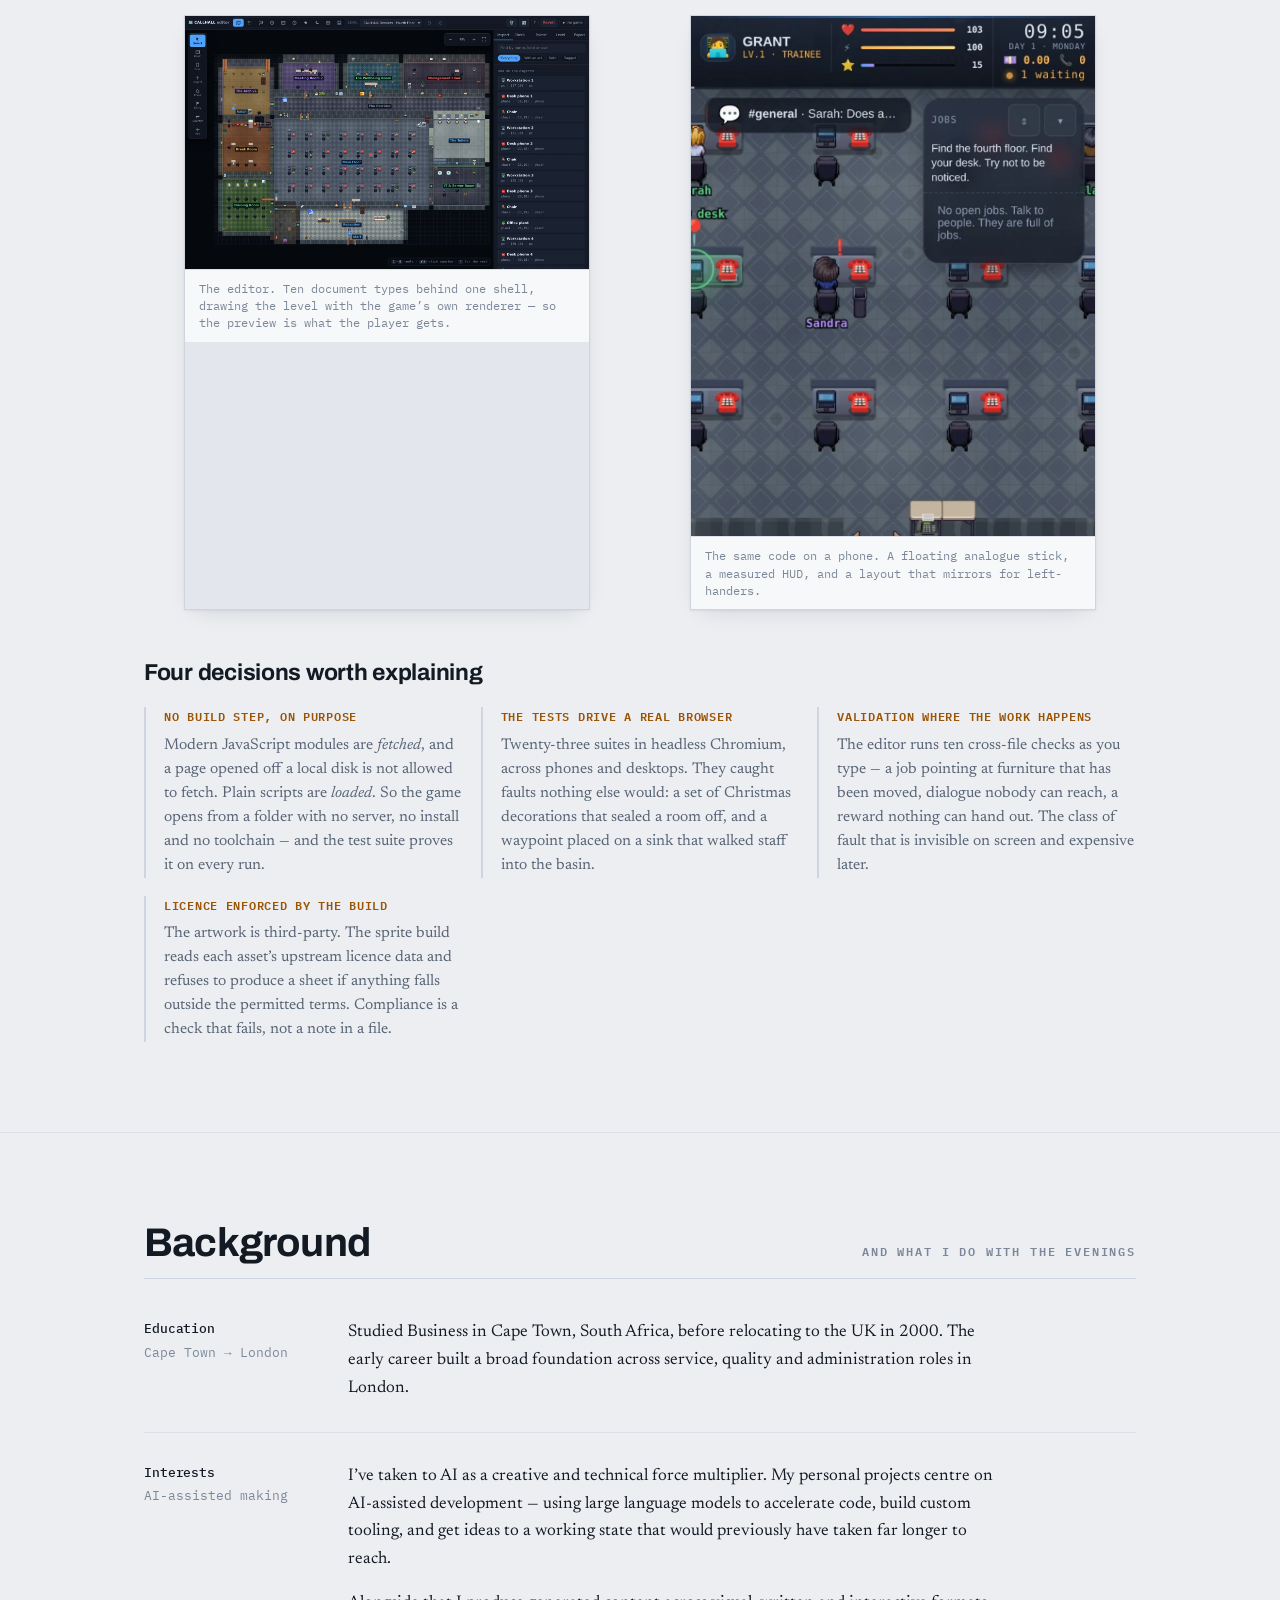
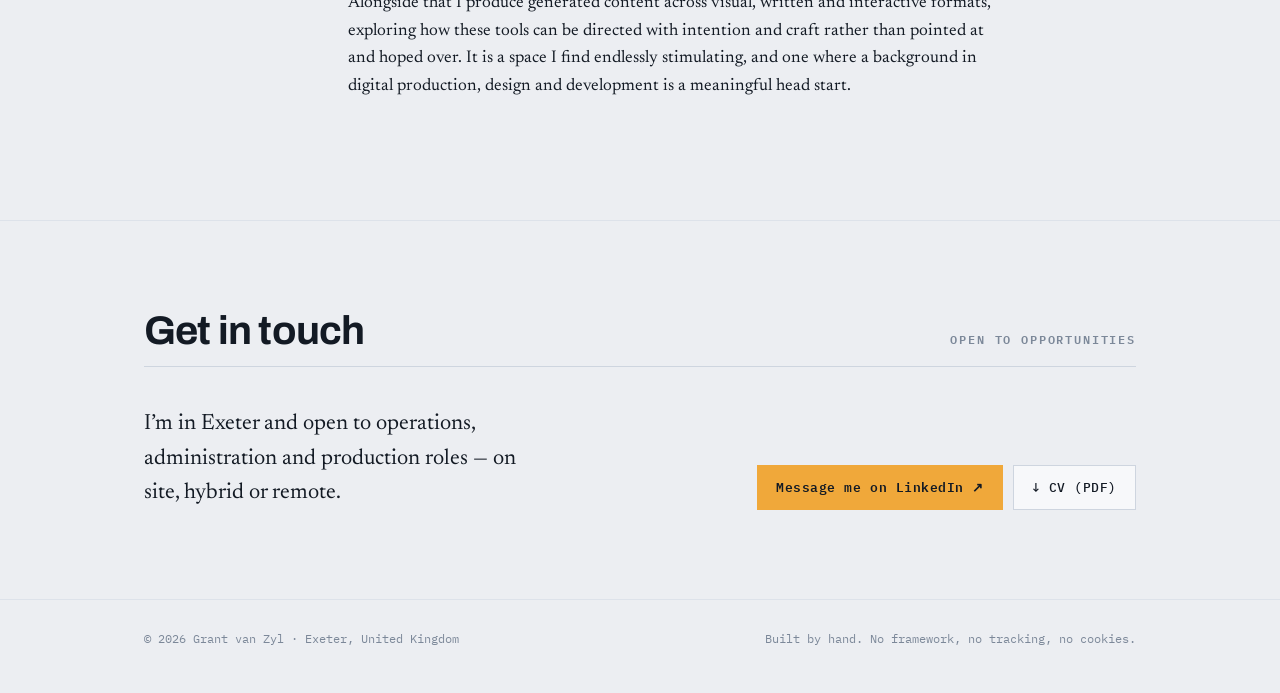
==== commit 7725510f: "Update tag list in index.html" ====
--- a/index.html
+++ b/index.html
@@ -232,7 +232,7 @@
       <div class="cap">
         <h3>AI &amp; generative tools</h3>
         <ul class="tags">
-          <li class="tag">AI-assisted development</li><li class="tag">Claude</li><li class="tag">Copilot</li><li class="tag">Cursor</li><li class="tag">Generative image &amp; content</li><li class="tag">Prompt engineering</li><li class="tag">Workflow automation</li>
+          <li class="tag">AI-assisted development</li><li class="tag">Claude</li><li class="tag">Copilot</li><li class="tag"Windsurf</li><li class="tag">Generative image &amp; content</li><li class="tag">Prompt engineering</li><li class="tag">Workflow automation</li>
         </ul>
       </div>
       <div class="cap">
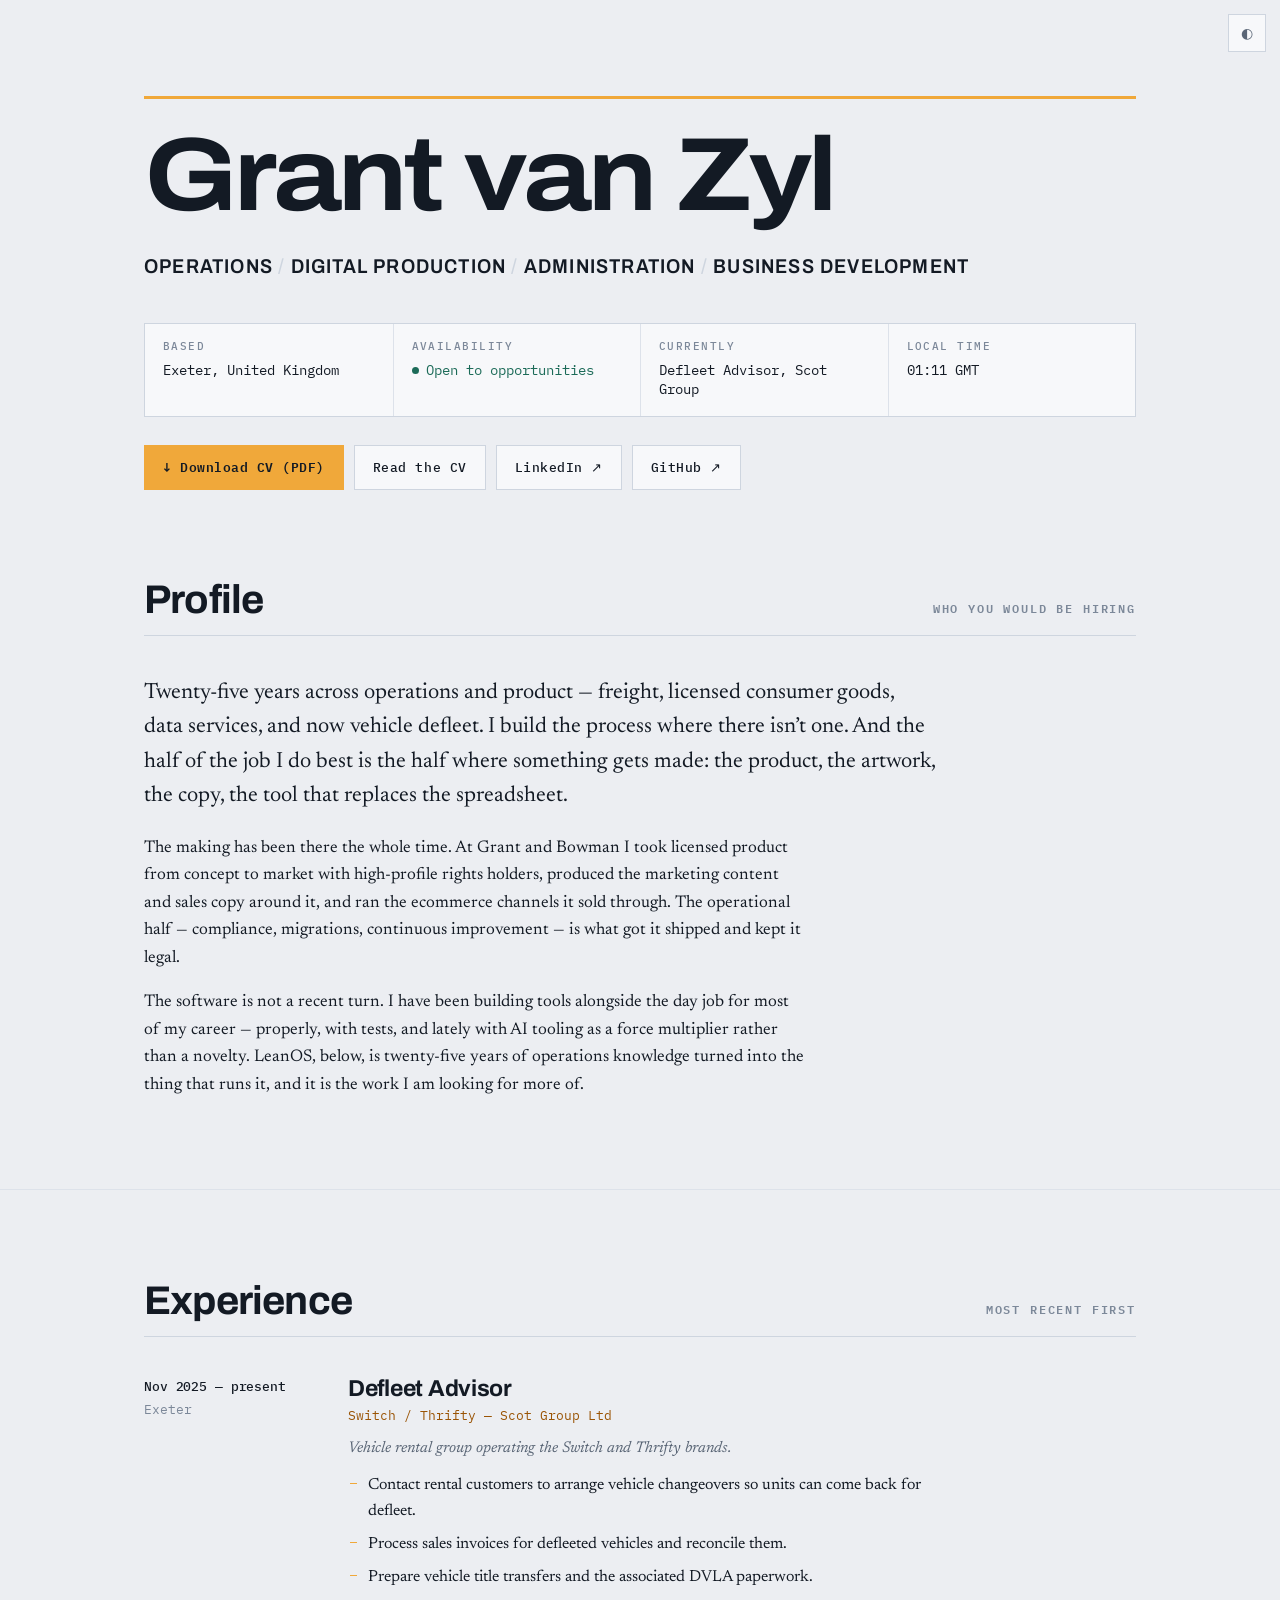
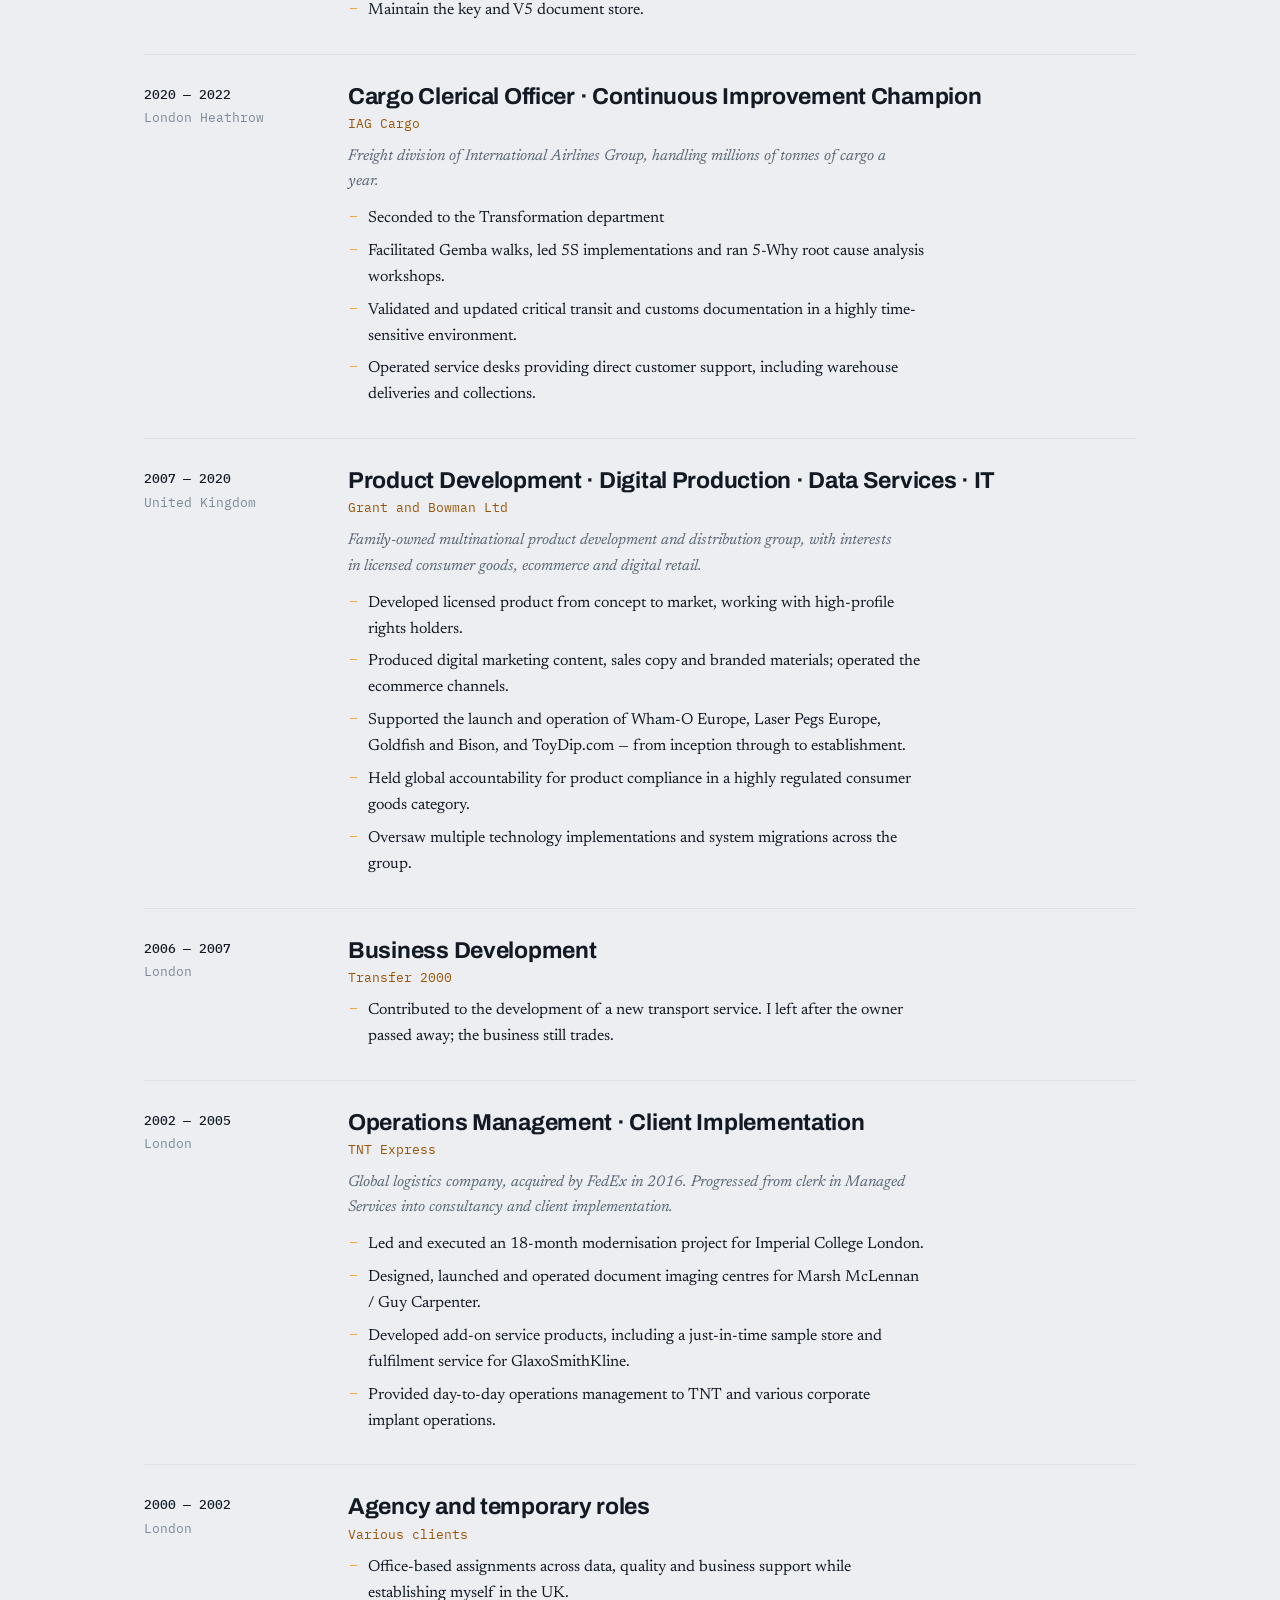
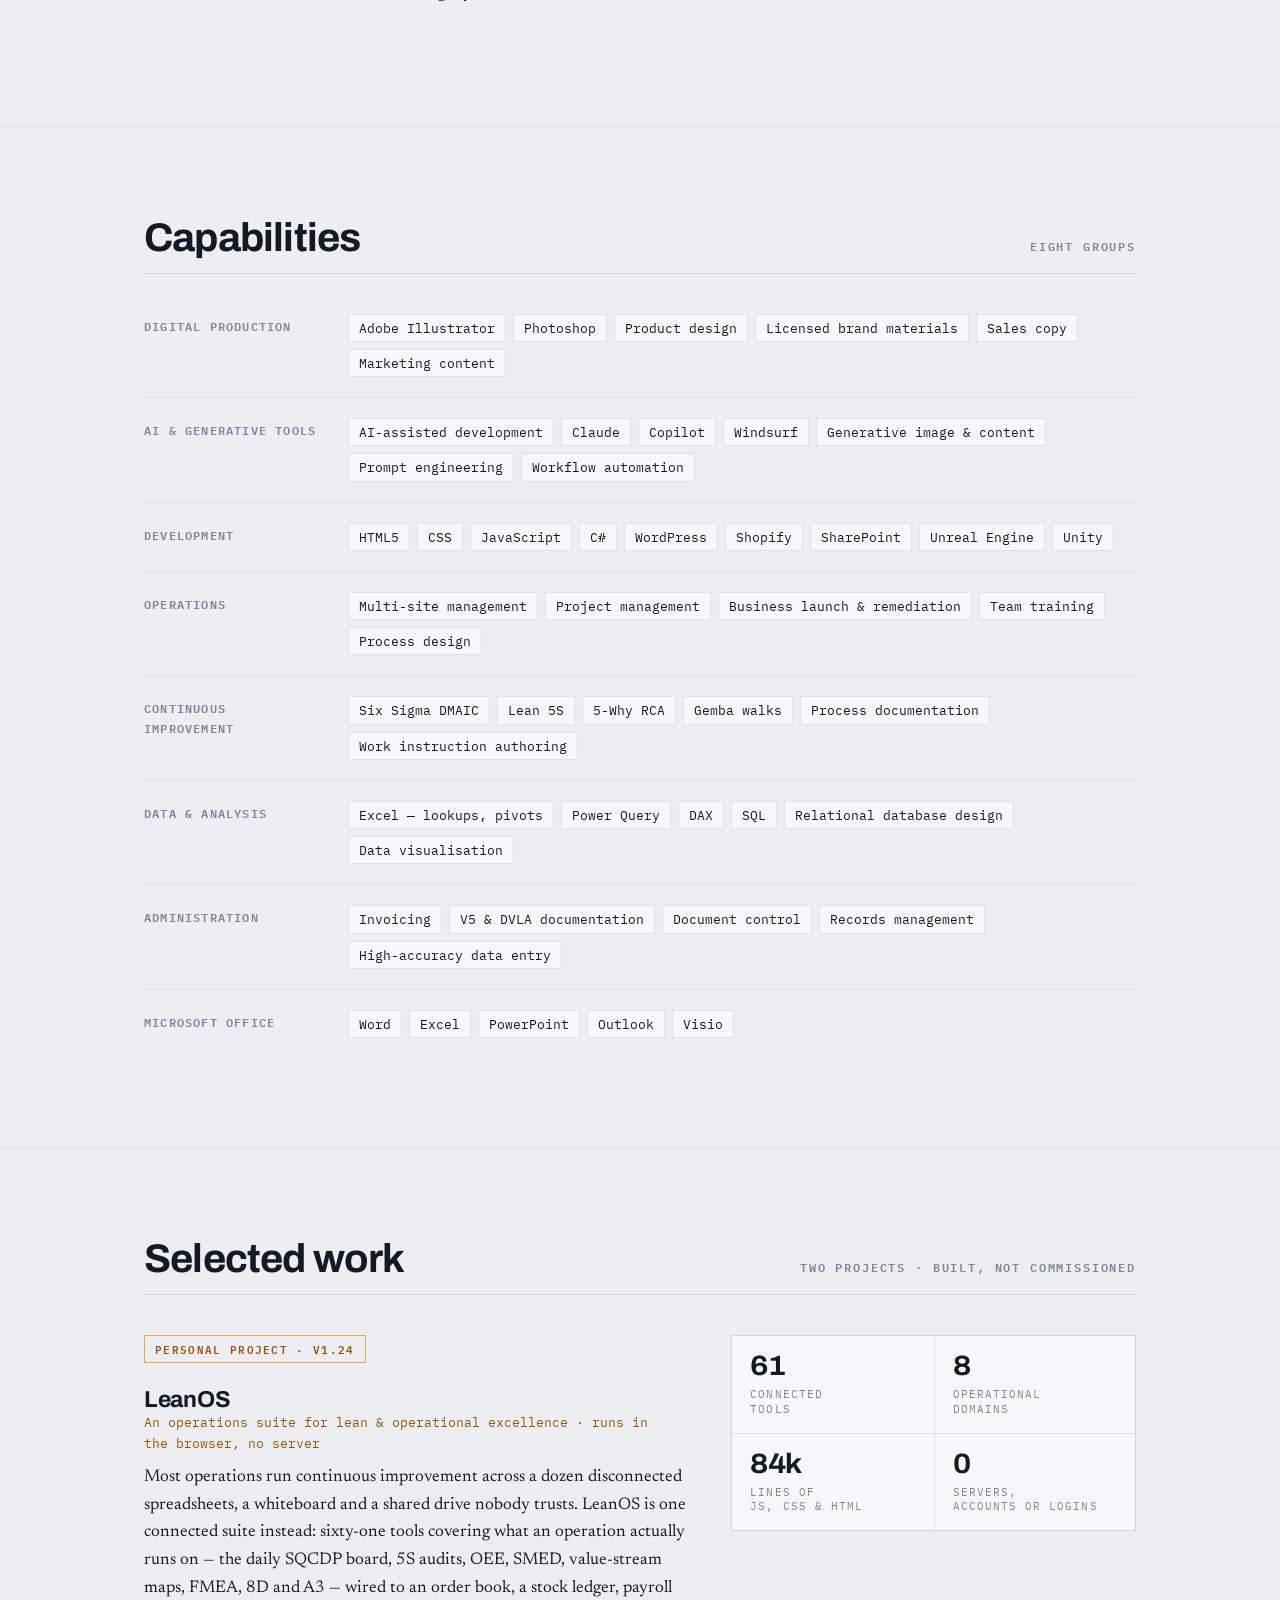
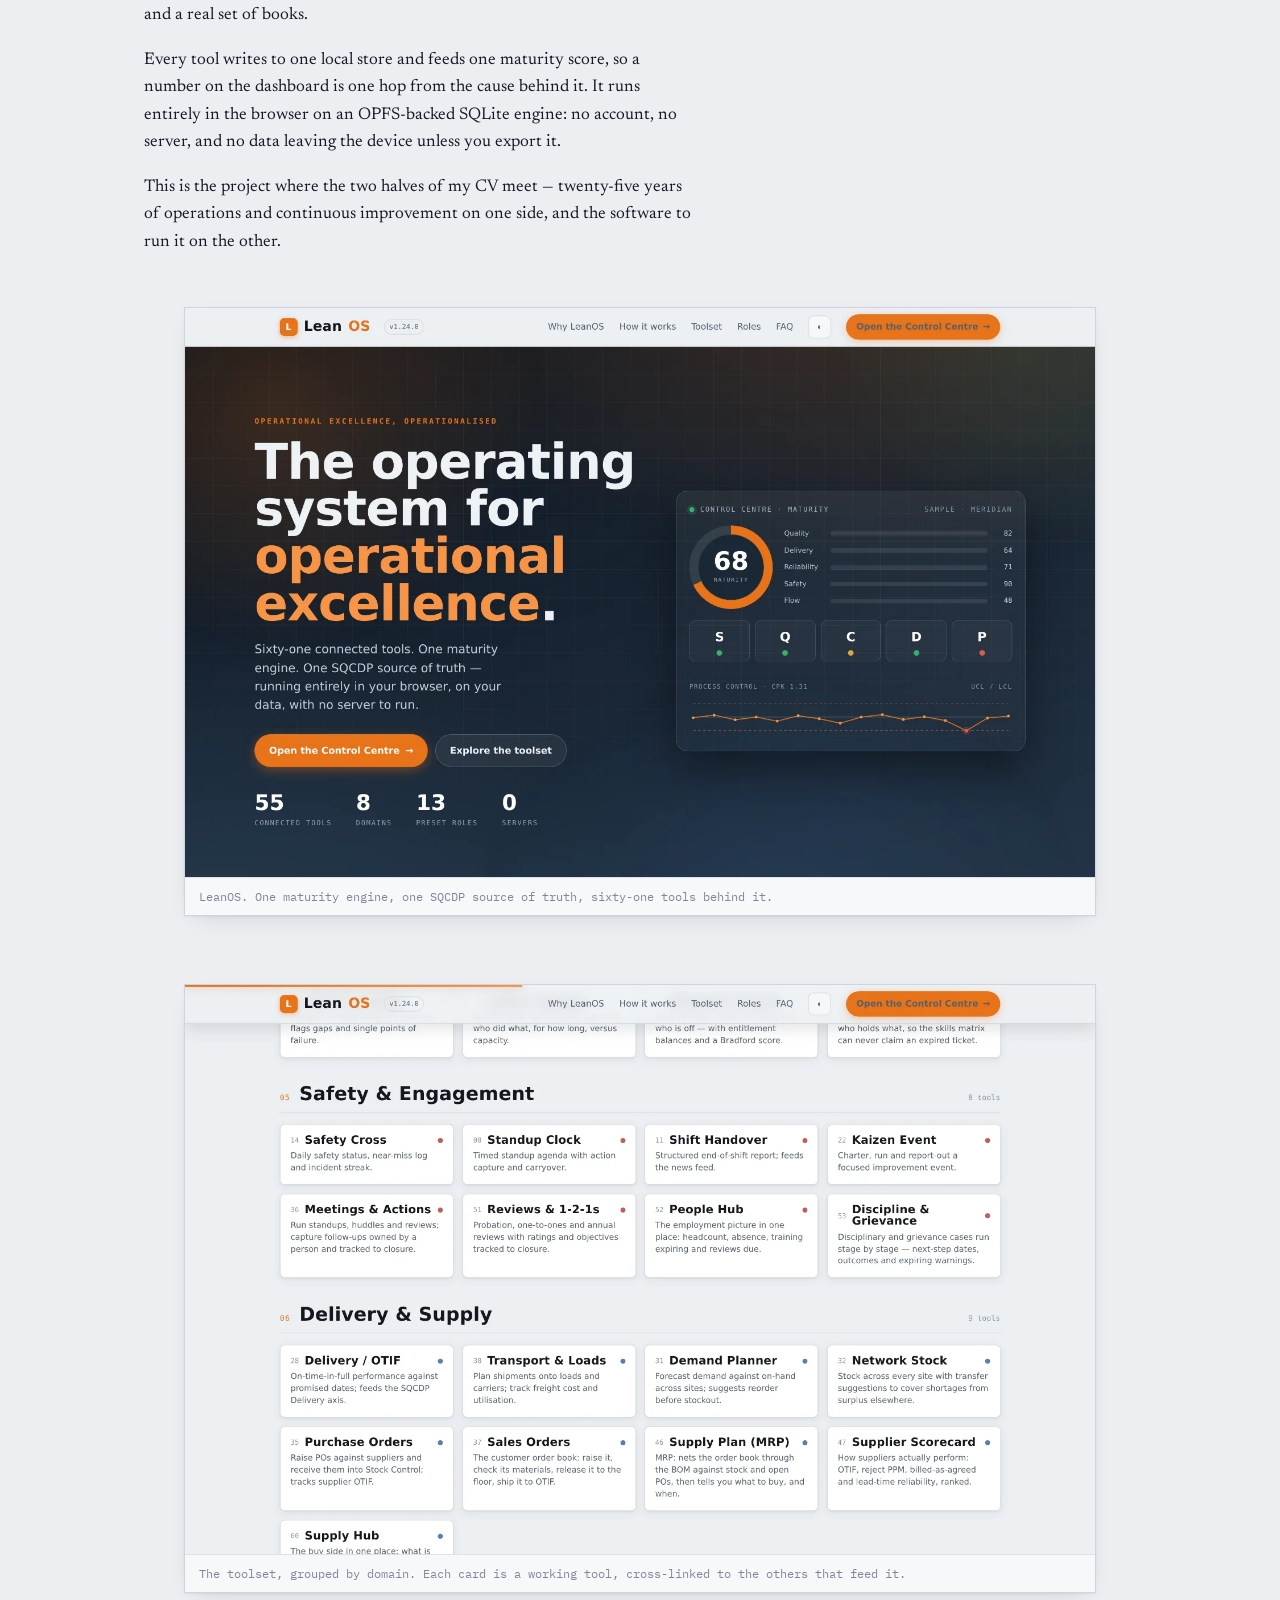
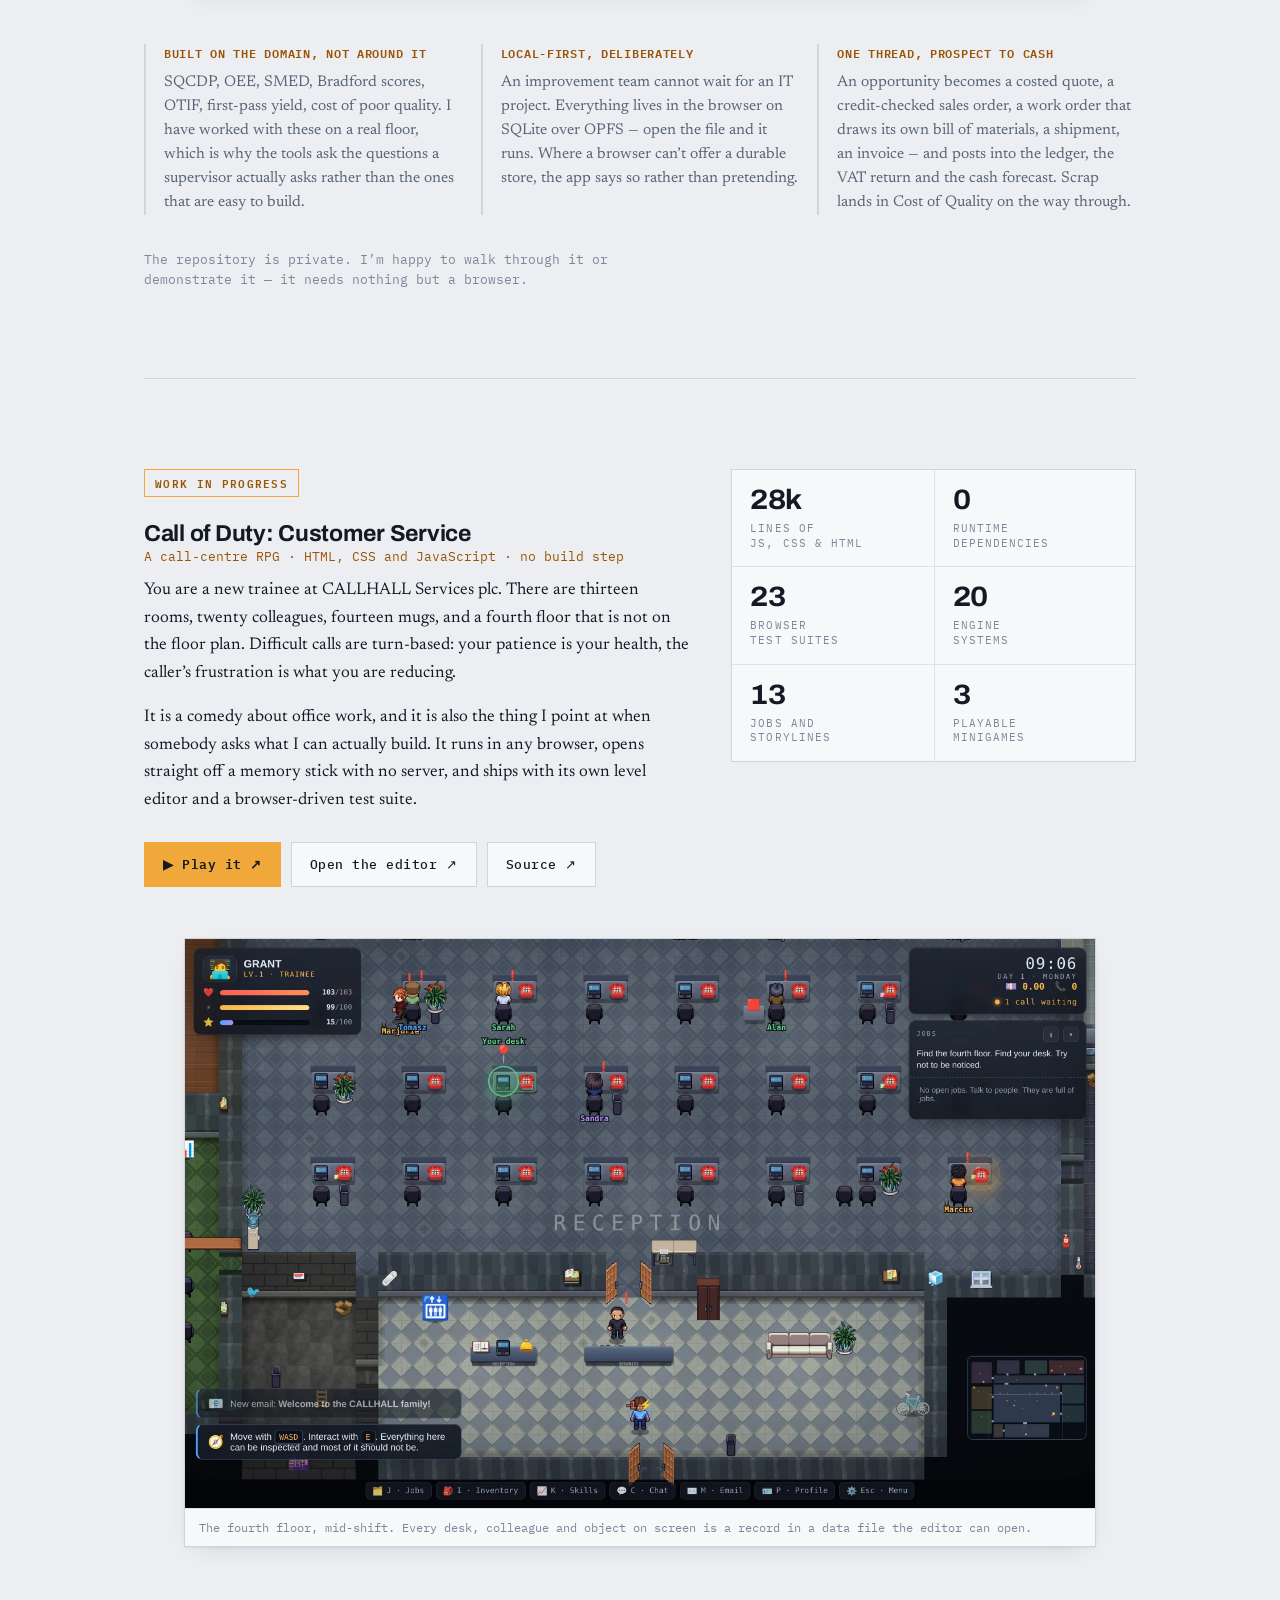
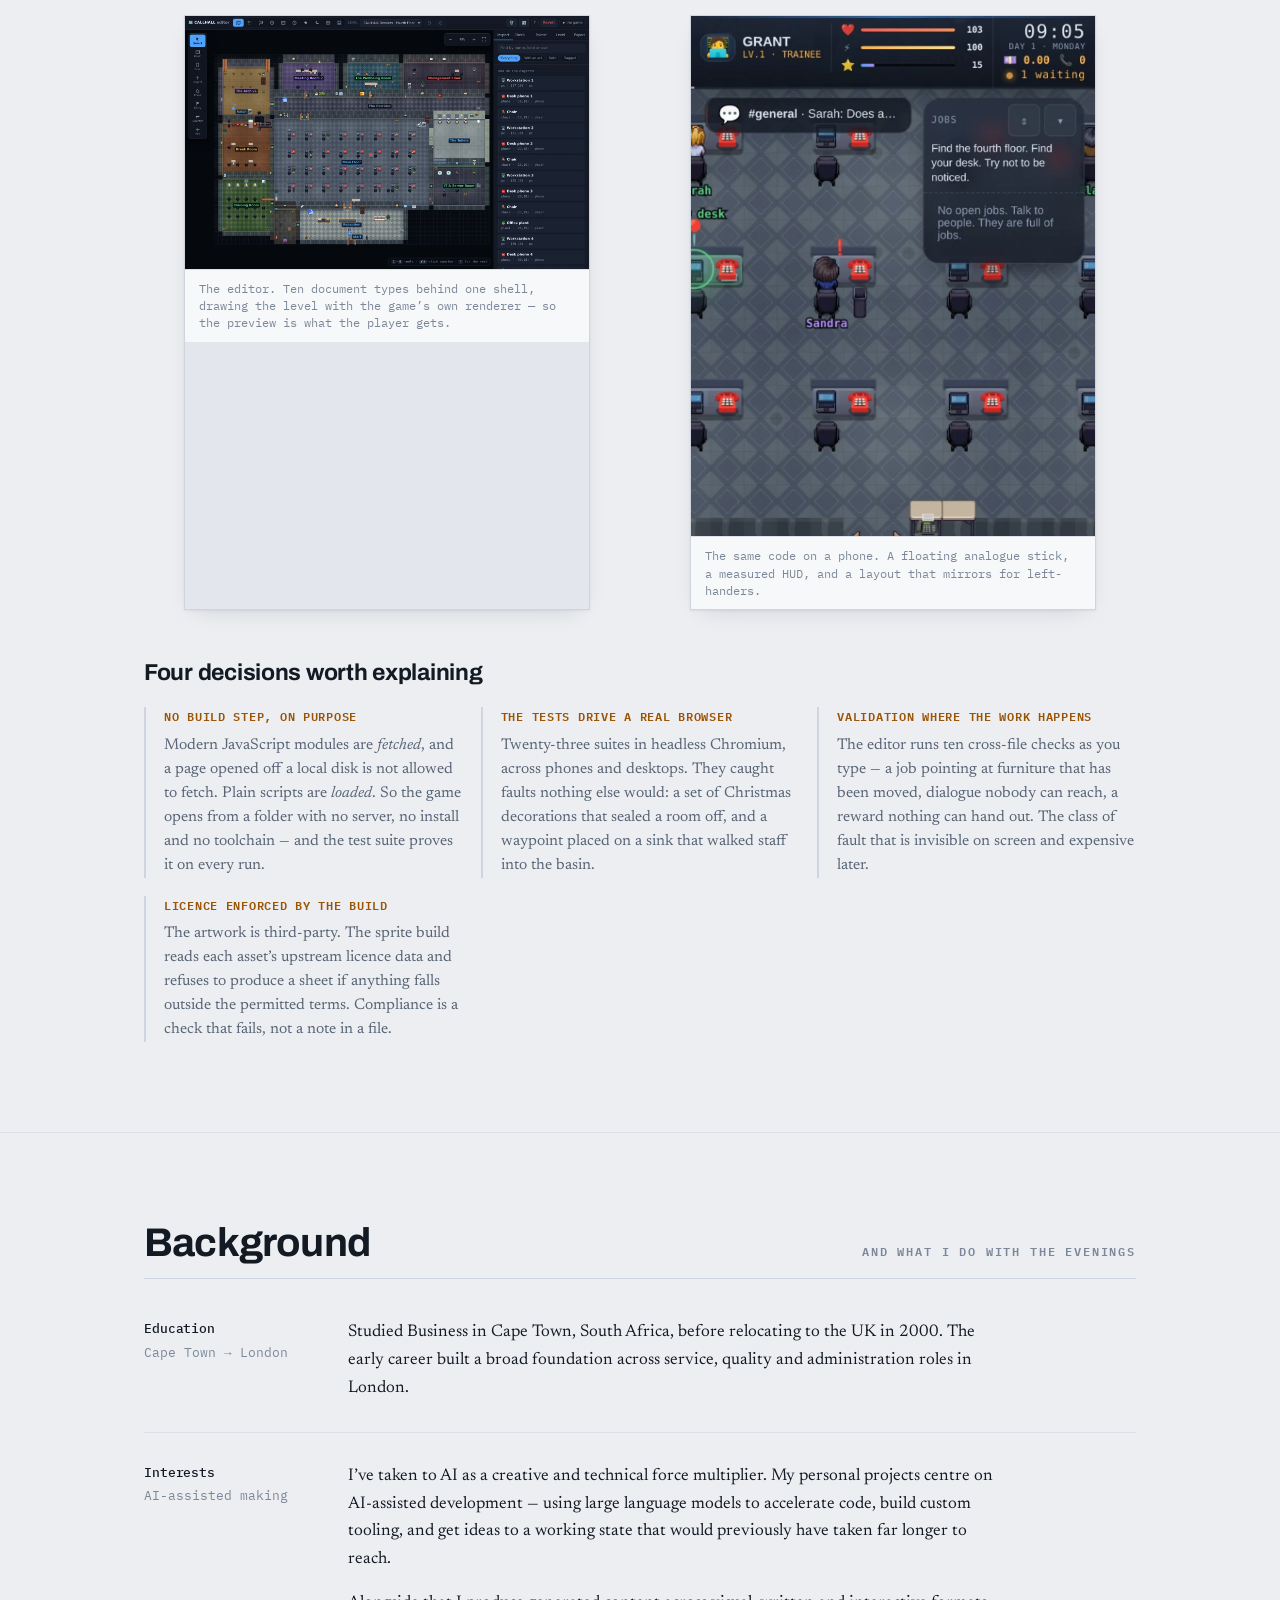
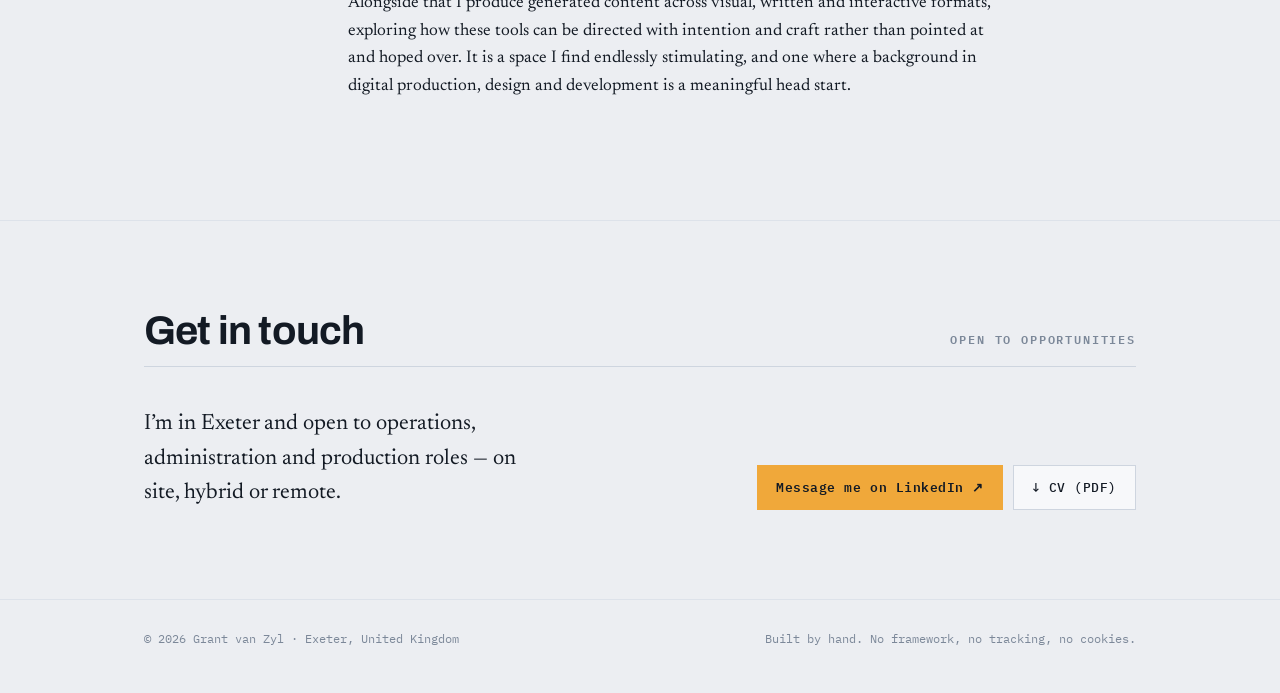
==== commit 2e790c20: "Update index.html" ====
--- a/index.html
+++ b/index.html
@@ -232,7 +232,7 @@
       <div class="cap">
         <h3>AI &amp; generative tools</h3>
         <ul class="tags">
-          <li class="tag">AI-assisted development</li><li class="tag">Claude</li><li class="tag">Copilot</li><li class="tag"Windsurf</li><li class="tag">Generative image &amp; content</li><li class="tag">Prompt engineering</li><li class="tag">Workflow automation</li>
+          <li class="tag">AI-assisted development</li><li class="tag">Claude</li><li class="tag">Copilot</li><li class="tag">Windsurf</li><li class="tag">Generative image &amp; content</li><li class="tag">Prompt engineering</li><li class="tag">Workflow automation</li>
         </ul>
       </div>
       <div class="cap">
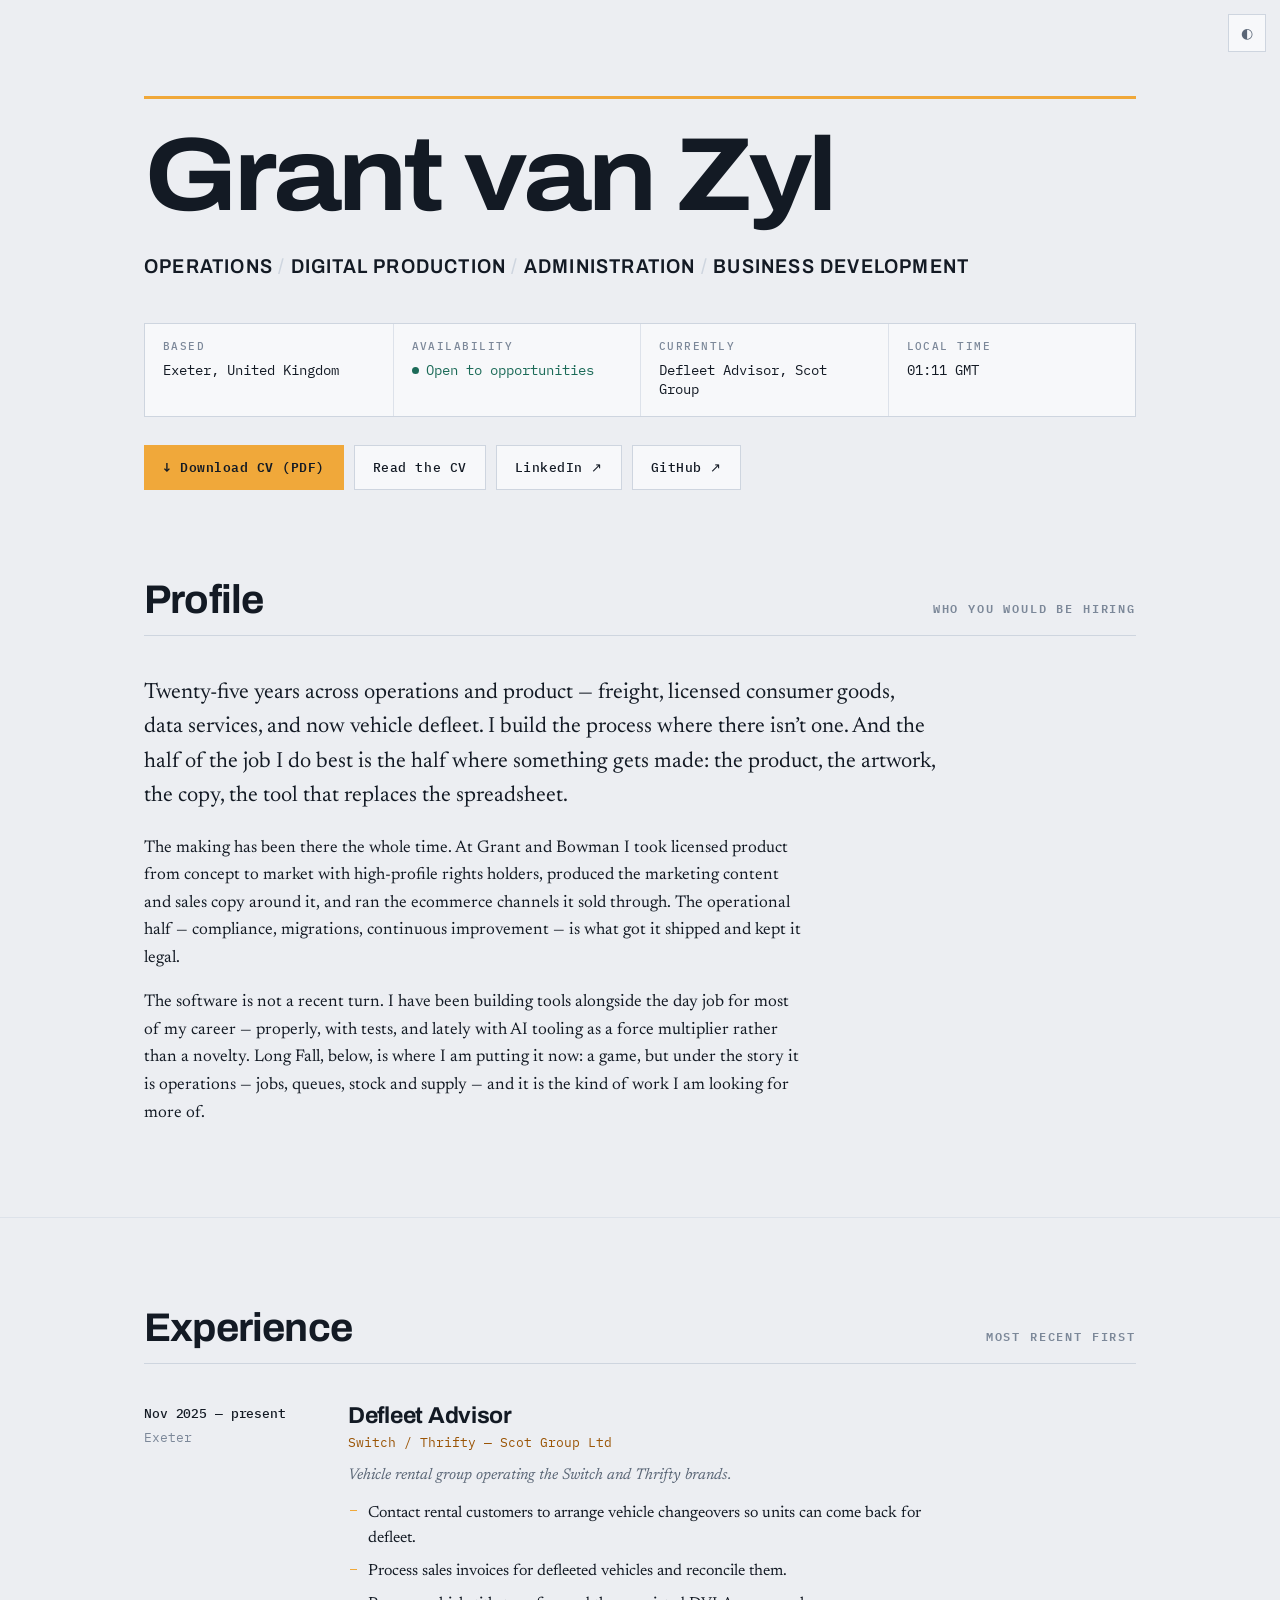
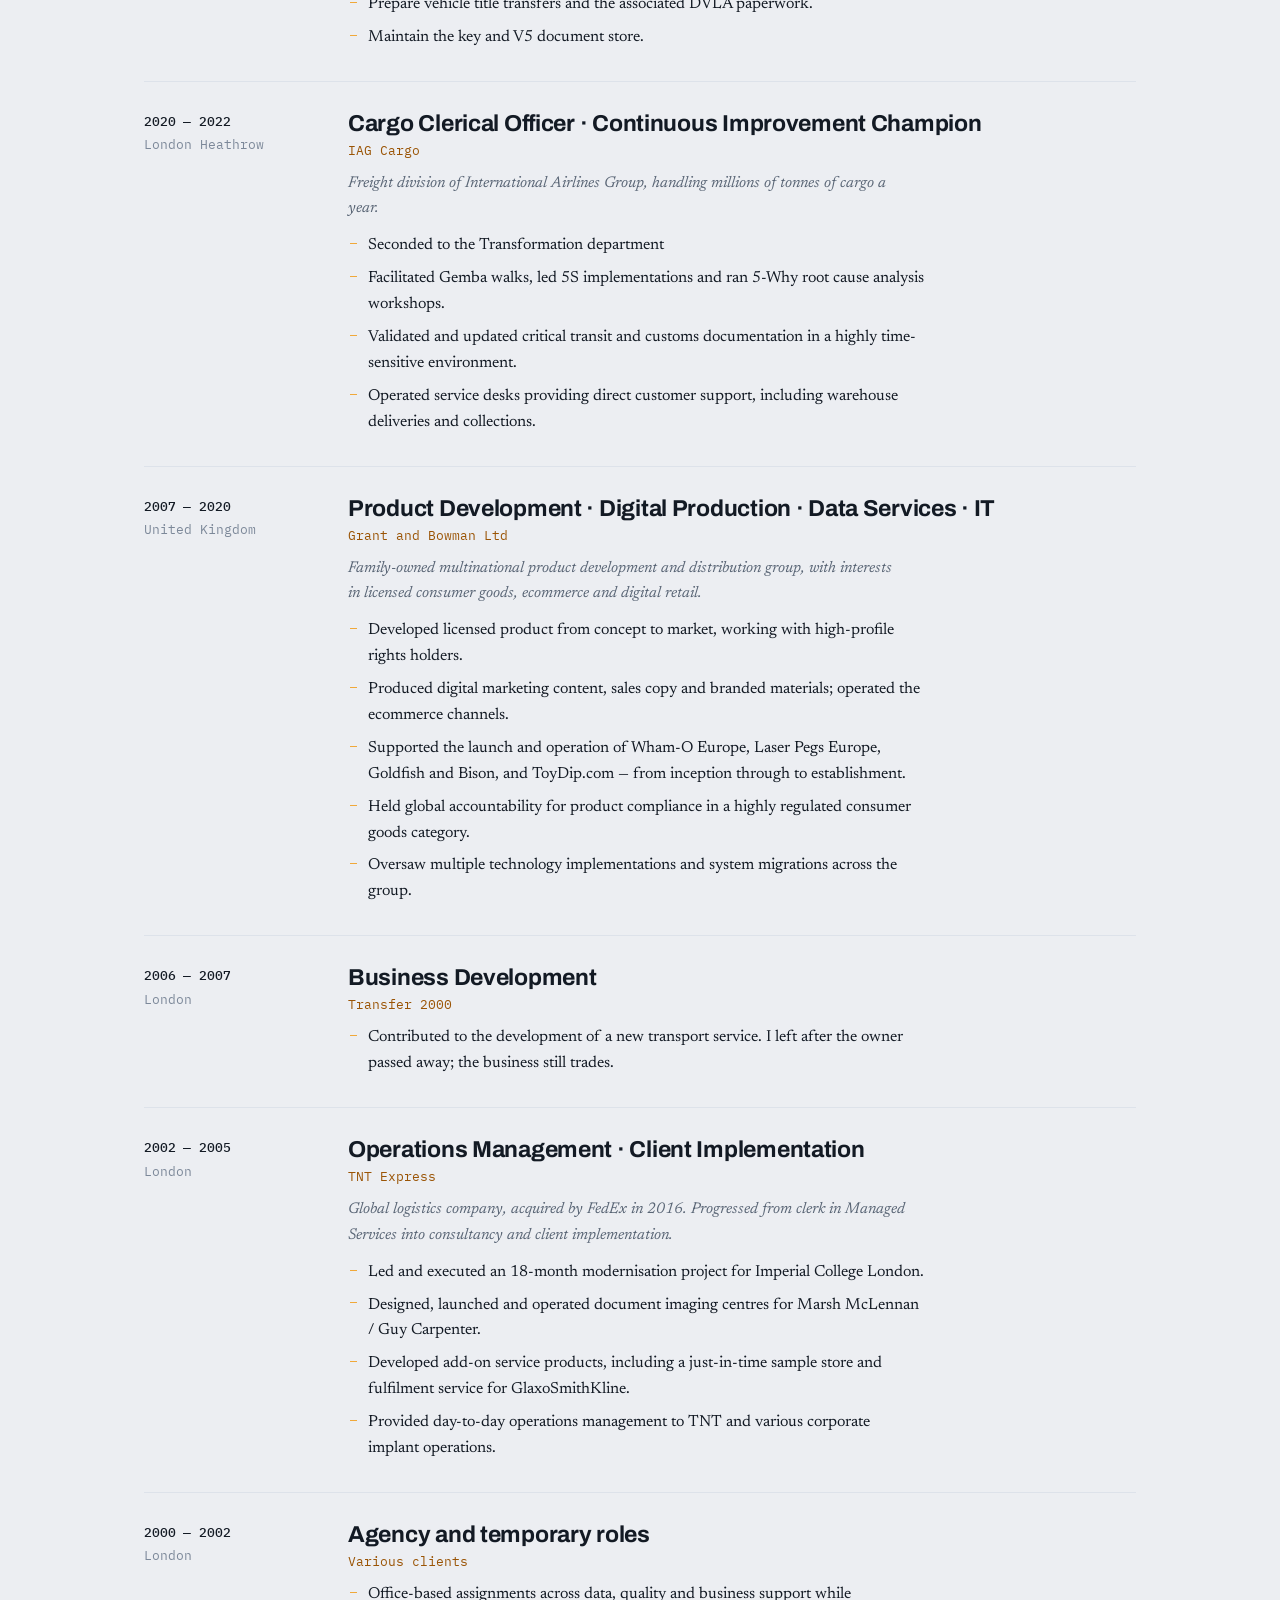
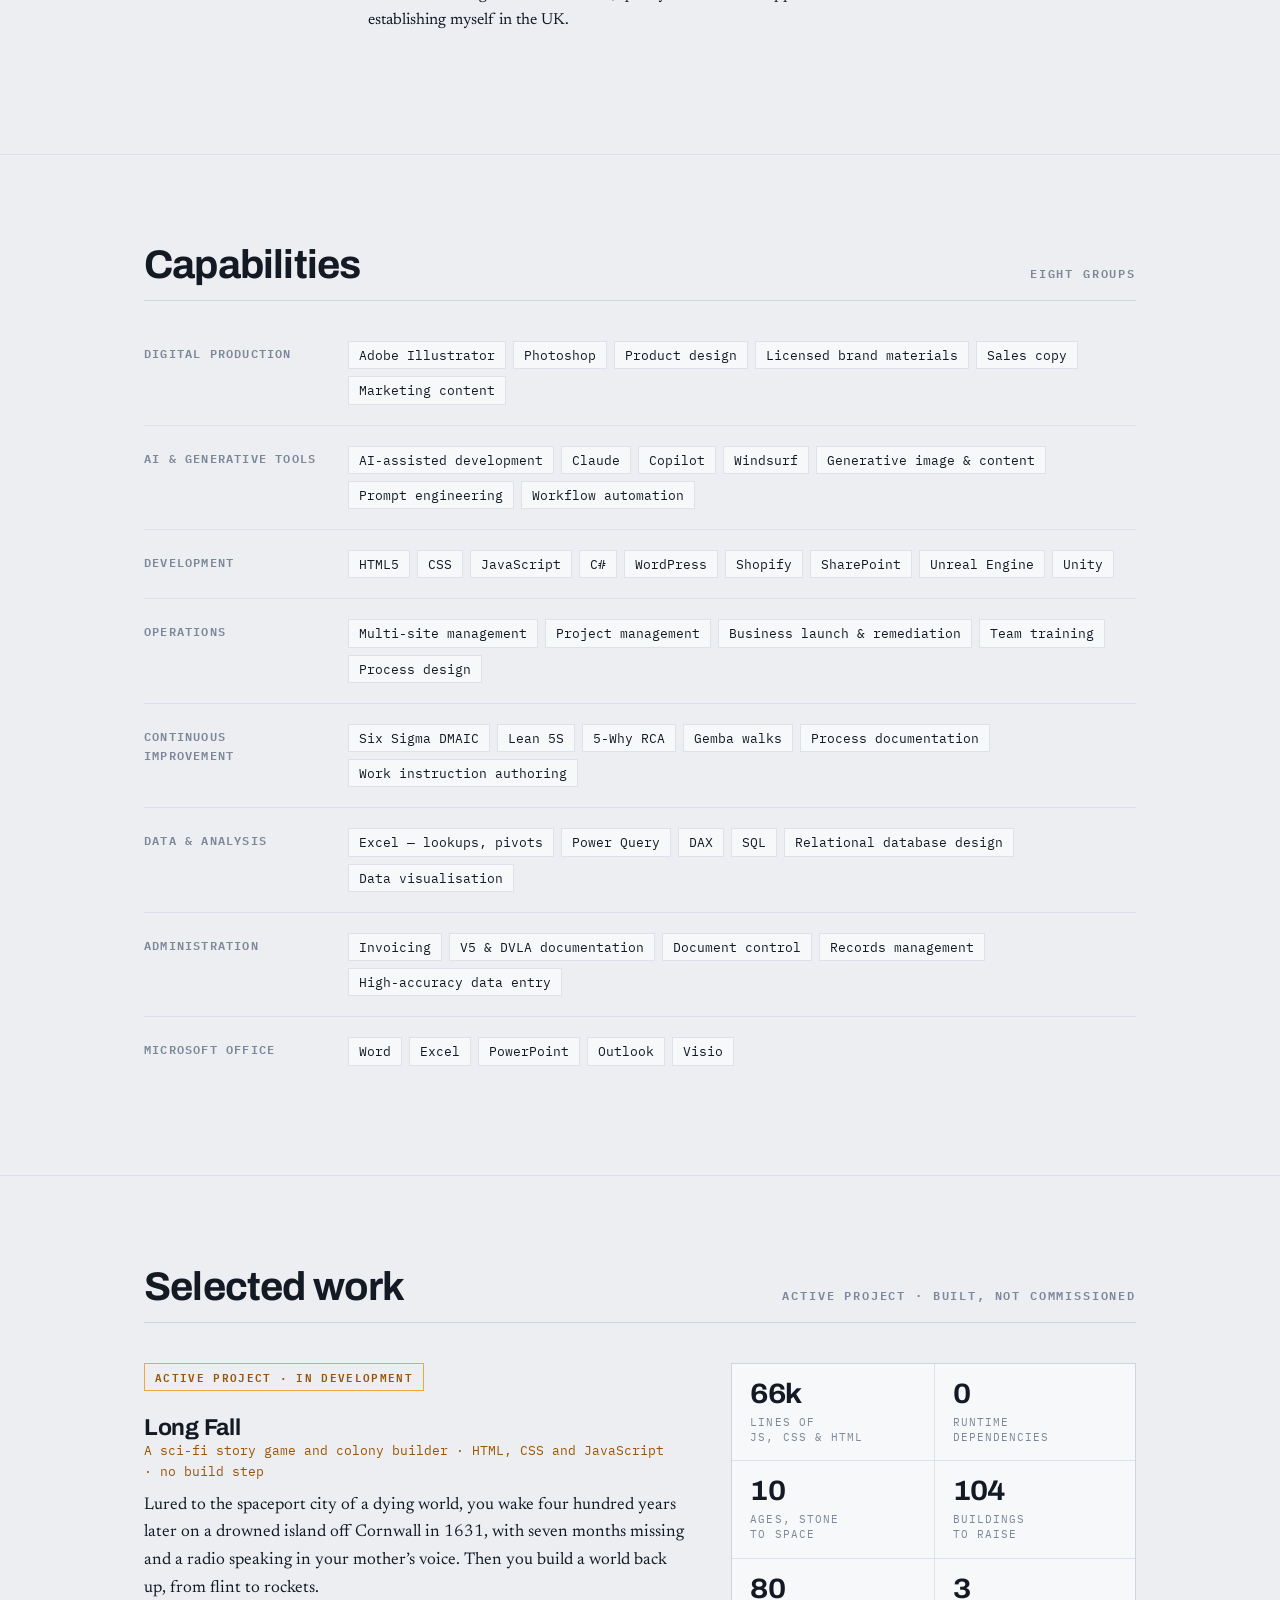
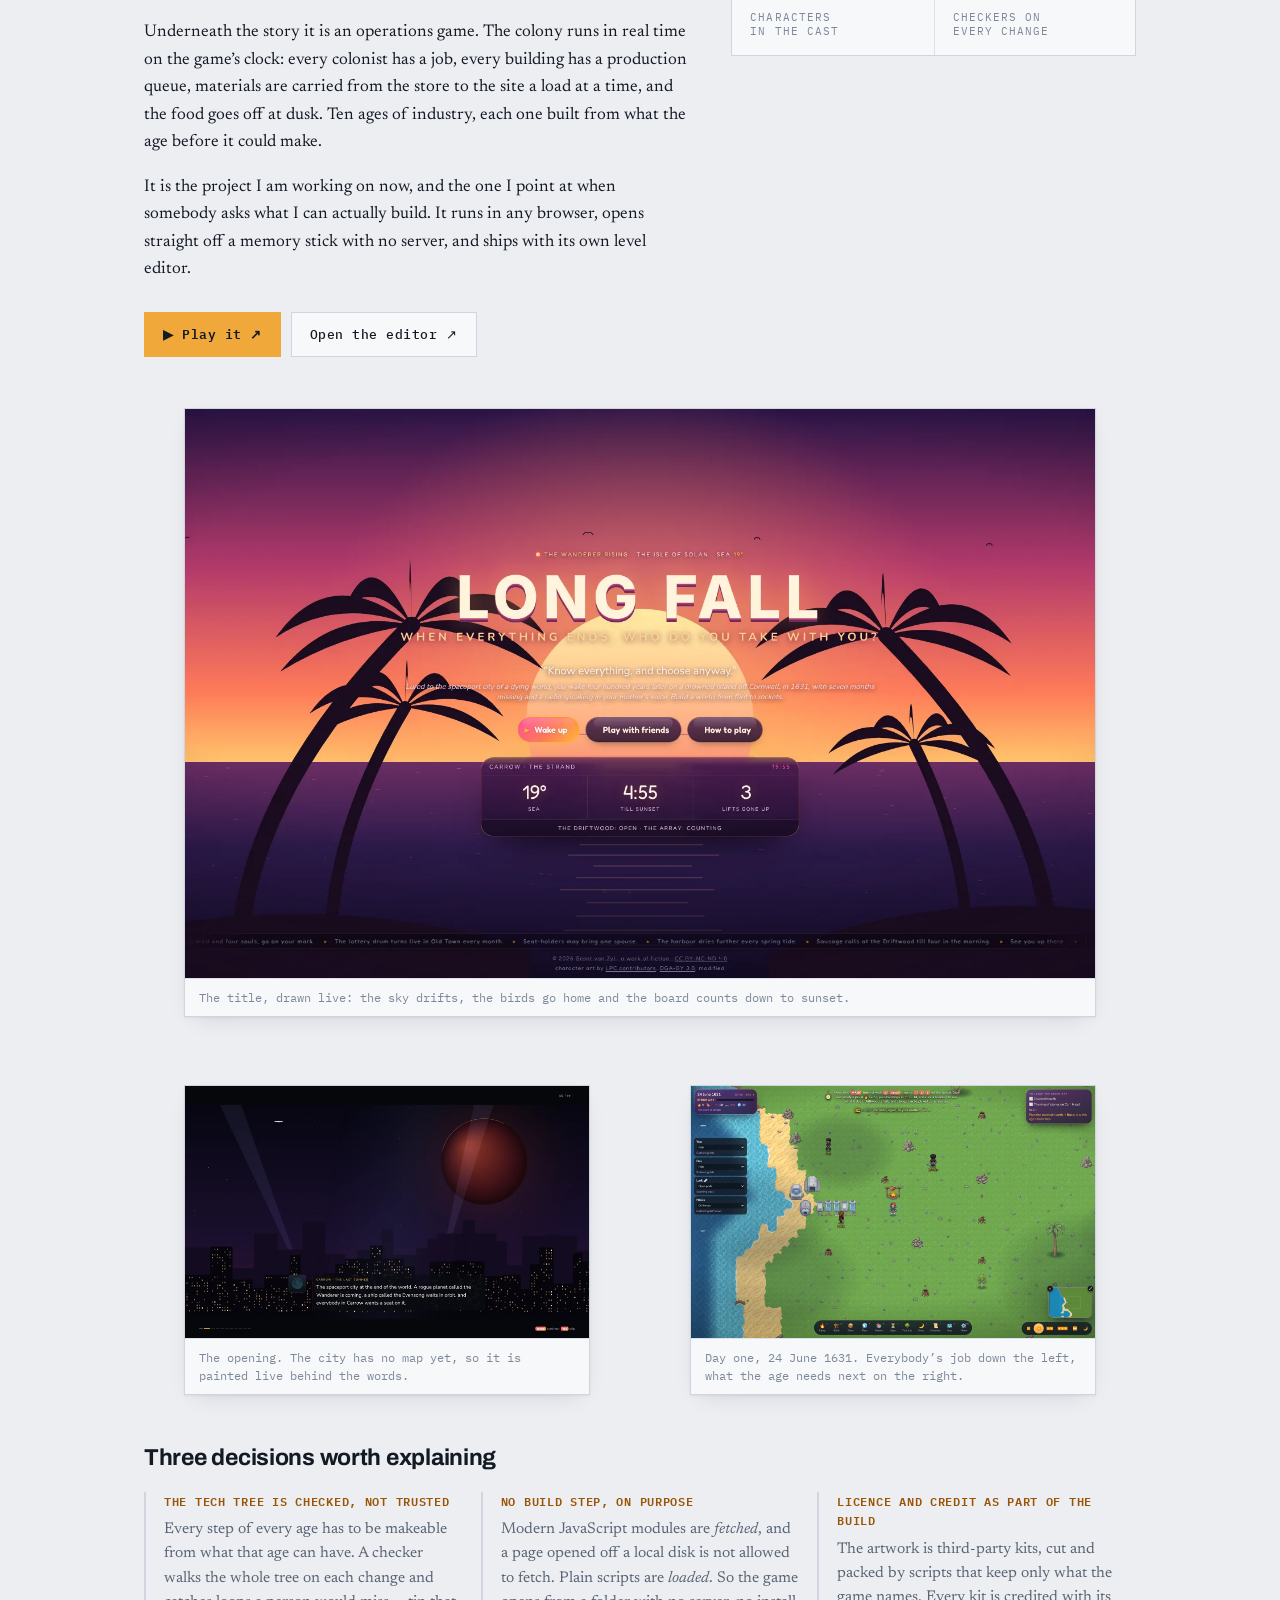
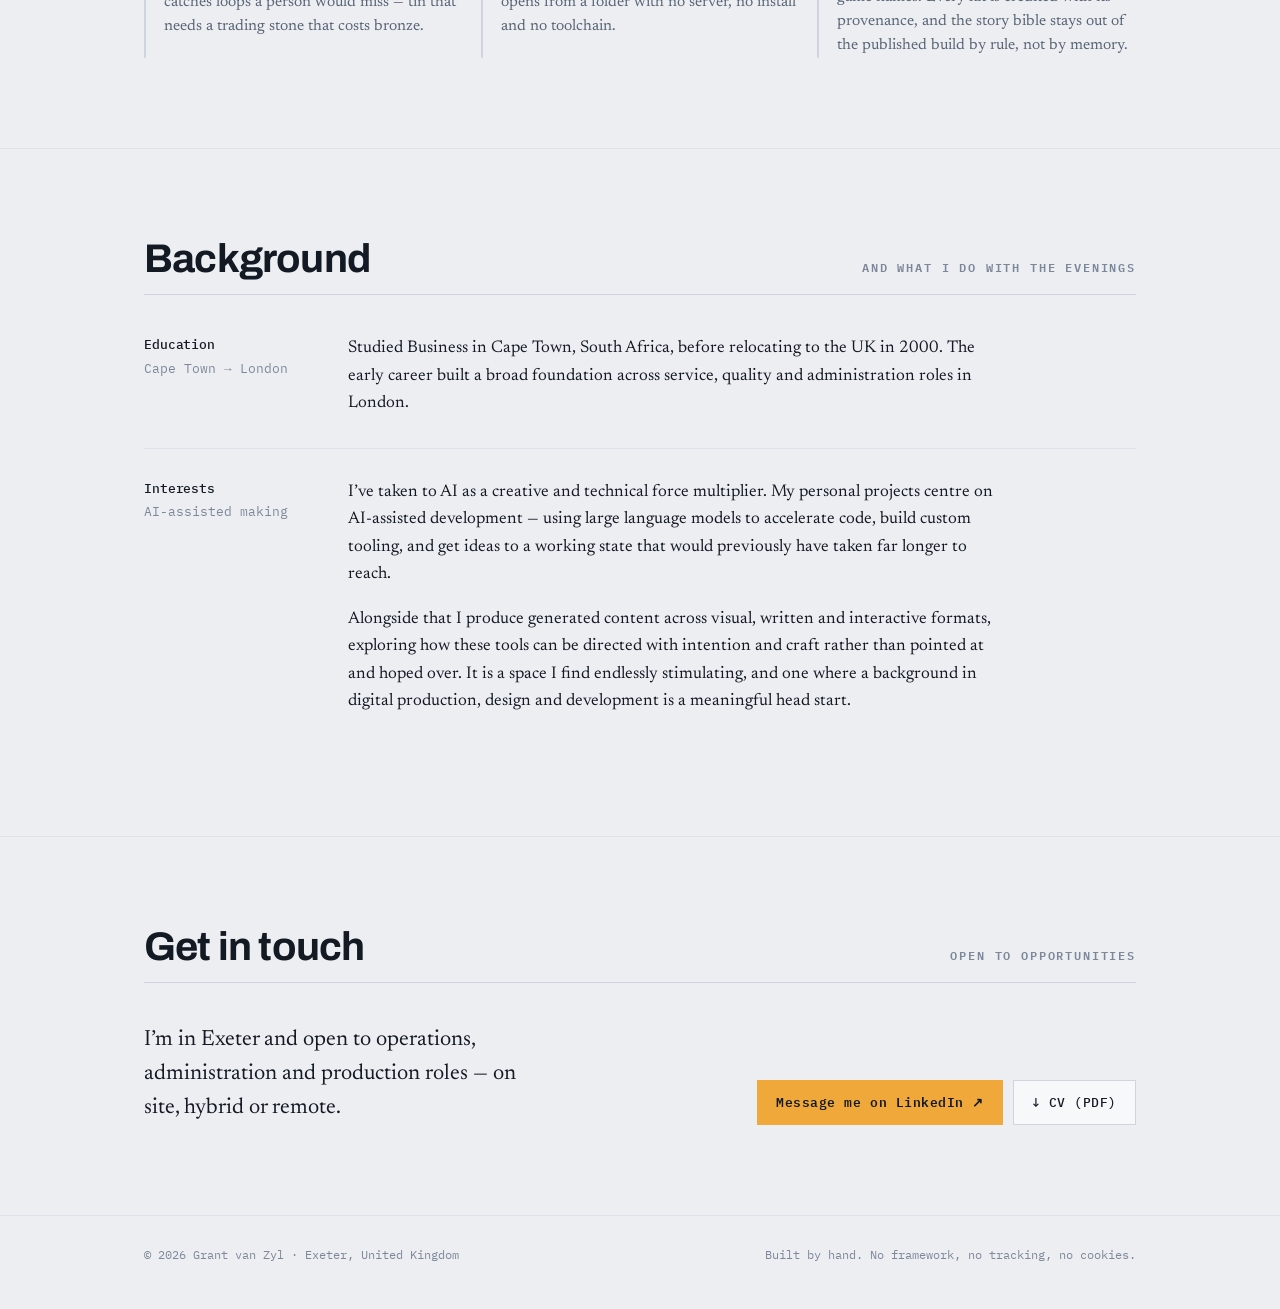
==== commit 714c110e: "Long Fall is the active project; LeanOS and Call of Duty: Customer Service come off The portfolio's " ====
--- a/index.html
+++ b/index.html
@@ -16,7 +16,7 @@
 <meta property="og:url" content="https://ericdarkomen.github.io/AboutMe/">
 <meta property="og:title" content="Grant van Zyl — Operations, Digital Production &amp; Administration">
 <meta property="og:description" content="Twenty-five years of bringing order to complicated operations. Exeter, UK. Open to new opportunities.">
-<meta property="og:image" content="https://ericdarkomen.github.io/AboutMe/assets/img/leanos-hero.webp">
+<meta property="og:image" content="https://ericdarkomen.github.io/AboutMe/assets/img/longfall-title.webp">
 <meta name="twitter:card" content="summary_large_image">
 
 <!-- Structured data: one Person, shared by @id with cv.html, so a crawler or
@@ -50,7 +50,7 @@
       "@id": "https://ericdarkomen.github.io/AboutMe/#profile",
       "url": "https://ericdarkomen.github.io/AboutMe/",
       "name": "Grant van Zyl — Portfolio and Project Showcase",
-      "dateModified": "2026-08-31",
+      "dateModified": "2026-10-26",
       "mainEntity": { "@id": "https://ericdarkomen.github.io/AboutMe/#person" }
     }
   ]
@@ -112,7 +112,7 @@
     </div>
     <p class="lede">Twenty-five years across operations and product — freight, licensed consumer goods, data services, and now vehicle defleet. I build the process where there isn’t one. And the half of the job I do best is the half where something gets made: the product, the artwork, the copy, the tool that replaces the spreadsheet.</p>
     <p>The making has been there the whole time. At Grant and Bowman I took licensed product from concept to market with high-profile rights holders, produced the marketing content and sales copy around it, and ran the ecommerce channels it sold through. The operational half — compliance, migrations, continuous improvement — is what got it shipped and kept it legal.</p>
-    <p>The software is not a recent turn. I have been building tools alongside the day job for most of my career — properly, with tests, and lately with AI tooling as a force multiplier rather than a novelty. LeanOS, below, is twenty-five years of operations knowledge turned into the thing that runs it, and it is the work I am looking for more of.</p>
+    <p>The software is not a recent turn. I have been building tools alongside the day job for most of my career — properly, with tests, and lately with AI tooling as a force multiplier rather than a novelty. Long Fall, below, is where I am putting it now: a game, but under the story it is operations — jobs, queues, stock and supply — and it is the kind of work I am looking for more of.</p>
   </div>
 </section>
 
@@ -280,7 +280,7 @@
   <div class="wrap">
     <div class="sec-head">
       <h2 class="h2">Selected work</h2>
-      <span class="eyebrow">Two projects · built, not commissioned</span>
+      <span class="eyebrow">Active project · built, not commissioned</span>
     </div>
 
     <div class="work">
@@ -288,109 +288,58 @@
       <article class="proj">
       <div class="pitch">
        <div>
-        <p class="wip">Personal project · v1.24</p>
-        <h3 class="h3" style="margin-top:14px">LeanOS</h3>
-        <p class="employer">An operations suite for lean &amp; operational excellence · runs in the browser, no server</p>
-        <p>Most operations run continuous improvement across a dozen disconnected spreadsheets, a whiteboard and a shared drive nobody trusts. LeanOS is one connected suite instead: sixty-one tools covering what an operation actually runs on — the daily SQCDP board, 5S audits, OEE, SMED, value-stream maps, FMEA, 8D and A3 — wired to an order book, a stock ledger, payroll and a real set of books.</p>
-        <p>Every tool writes to one local store and feeds one maturity score, so a number on the dashboard is one hop from the cause behind it. It runs entirely in the browser on an OPFS-backed SQLite engine: no account, no server, and no data leaving the device unless you export it.</p>
-        <p>This is the project where the two halves of my CV meet — twenty-five years of operations and continuous improvement on one side, and the software to run it on the other.</p>
-       </div>
-
-       <div class="stats">
-        <div><span class="stat-n">61</span><span class="stat-l">connected<br>tools</span></div>
-        <div><span class="stat-n">8</span><span class="stat-l">operational<br>domains</span></div>
-        <div><span class="stat-n">84k</span><span class="stat-l">lines of<br>JS, CSS &amp; HTML</span></div>
-        <div><span class="stat-n">0</span><span class="stat-l">servers,<br>accounts or logins</span></div>
-       </div>
-      </div>
-
-      <figure class="shot">
-        <img src="assets/img/leanos-hero.webp" width="1600" height="1000" alt="The LeanOS landing page: a dark hero reading “The operating system for operational excellence”, beside a control-centre mock-up showing a maturity ring at 68 and the five SQCDP letters with status lights.">
-        <figcaption>LeanOS. One maturity engine, one SQCDP source of truth, sixty-one tools behind it.</figcaption>
-      </figure>
-
-      <figure class="shot">
-        <img src="assets/img/leanos-toolset.webp" width="1600" height="1000" alt="The LeanOS toolset grouped into domains — Safety &amp; Engagement and Delivery &amp; Supply — each a grid of numbered tool cards: Safety Cross, Shift Handover, Kaizen Event, Delivery/OTIF, Demand Planner, Supply Plan (MRP), Supplier Scorecard.">
-        <figcaption>The toolset, grouped by domain. Each card is a working tool, cross-linked to the others that feed it.</figcaption>
-      </figure>
-
-      <div class="notes">
-        <div class="note">
-          <h4>Built on the domain, not around it</h4>
-          <p>SQCDP, OEE, SMED, Bradford scores, OTIF, first-pass yield, cost of poor quality. I have worked with these on a real floor, which is why the tools ask the questions a supervisor actually asks rather than the ones that are easy to build.</p>
-        </div>
-        <div class="note">
-          <h4>Local-first, deliberately</h4>
-          <p>An improvement team cannot wait for an IT project. Everything lives in the browser on SQLite over OPFS — open the file and it runs. Where a browser can’t offer a durable store, the app says so rather than pretending.</p>
-        </div>
-        <div class="note">
-          <h4>One thread, prospect to cash</h4>
-          <p>An opportunity becomes a costed quote, a credit-checked sales order, a work order that draws its own bill of materials, a shipment, an invoice — and posts into the ledger, the VAT return and the cash forecast. Scrap lands in Cost of Quality on the way through.</p>
-        </div>
-      </div>
-
-      <p class="fine">The repository is private. I’m happy to walk through it or demonstrate it — it needs nothing but a browser.</p>
-      </article>
-
-      <article class="proj">
-      <div class="pitch">
-       <div>
-        <p class="wip">Work in progress</p>
-        <h3 class="h3" style="margin-top:14px">Call of Duty: Customer Service</h3>
-        <p class="employer">A call-centre RPG · HTML, CSS and JavaScript · no build step</p>
-        <p>You are a new trainee at CALLHALL Services plc. There are thirteen rooms, twenty colleagues, fourteen mugs, and a fourth floor that is not on the floor plan. Difficult calls are turn-based: your patience is your health, the caller’s frustration is what you are reducing.</p>
-        <p>It is a comedy about office work, and it is also the thing I point at when somebody asks what I can actually build. It runs in any browser, opens straight off a memory stick with no server, and ships with its own level editor and a browser-driven test suite.</p>
+        <p class="wip">Active project · in development</p>
+        <h3 class="h3" style="margin-top:14px">Long Fall</h3>
+        <p class="employer">A sci-fi story game and colony builder · HTML, CSS and JavaScript · no build step</p>
+        <p>Lured to the spaceport city of a dying world, you wake four hundred years later on a drowned island off Cornwall in 1631, with seven months missing and a radio speaking in your mother’s voice. Then you build a world back up, from flint to rockets.</p>
+        <p>Underneath the story it is an operations game. The colony runs in real time on the game’s clock: every colonist has a job, every building has a production queue, materials are carried from the store to the site a load at a time, and the food goes off at dusk. Ten ages of industry, each one built from what the age before it could make.</p>
+        <p>It is the project I am working on now, and the one I point at when somebody asks what I can actually build. It runs in any browser, opens straight off a memory stick with no server, and ships with its own level editor.</p>
         <nav class="actions" aria-label="Project links">
-          <a class="btn primary" href="https://ericdarkomen.github.io/CallHall/" rel="noopener">▶ Play it ↗</a>
-          <a class="btn" href="https://ericdarkomen.github.io/CallHall/editor.html" rel="noopener">Open the editor ↗</a>
-          <a class="btn" href="https://github.com/EricDarkomen/CallHall" rel="noopener">Source ↗</a>
+          <a class="btn primary" href="https://anomalycraft.com/longfall/" rel="noopener">▶ Play it ↗</a>
+          <a class="btn" href="https://anomalycraft.com/longfall/editor.html" rel="noopener">Open the editor ↗</a>
         </nav>
        </div>
 
        <div class="stats">
-        <div><span class="stat-n">28k</span><span class="stat-l">lines of<br>JS, CSS &amp; HTML</span></div>
+        <div><span class="stat-n">66k</span><span class="stat-l">lines of<br>JS, CSS &amp; HTML</span></div>
         <div><span class="stat-n">0</span><span class="stat-l">runtime<br>dependencies</span></div>
-        <div><span class="stat-n">23</span><span class="stat-l">browser<br>test suites</span></div>
-        <div><span class="stat-n">20</span><span class="stat-l">engine<br>systems</span></div>
-        <div><span class="stat-n">13</span><span class="stat-l">jobs and<br>storylines</span></div>
-        <div><span class="stat-n">3</span><span class="stat-l">playable<br>minigames</span></div>
+        <div><span class="stat-n">10</span><span class="stat-l">ages, stone<br>to space</span></div>
+        <div><span class="stat-n">104</span><span class="stat-l">buildings<br>to raise</span></div>
+        <div><span class="stat-n">80</span><span class="stat-l">characters<br>in the cast</span></div>
+        <div><span class="stat-n">3</span><span class="stat-l">checkers on<br>every change</span></div>
        </div>
       </div>
 
       <figure class="shot">
-        <img src="assets/img/showcase-office.webp" width="1600" height="1000" alt="The game running: an isometric-style pixel-art call centre floor with rows of desks, named colleagues, a heads-up display showing health, energy and experience, a clock reading 09:06, and a job tracker.">
-        <figcaption>The fourth floor, mid-shift. Every desk, colleague and object on screen is a record in a data file the editor can open.</figcaption>
+        <img src="assets/img/longfall-title.webp" width="1600" height="1000" alt="The Long Fall title screen: the name in large cream lettering over a banded sunset sun sinking into a violet sea, palms in silhouette either side, with the menu — Wake up, Play with friends, How to play — and a board reading Carrow, the Strand.">
+        <figcaption>The title, drawn live: the sky drifts, the birds go home and the board counts down to sunset.</figcaption>
       </figure>
 
       <div class="shots">
         <figure class="shot">
-          <img src="assets/img/showcase-editor.webp" width="1600" height="1000" alt="The level editor: a floor plan of the office with coloured, labelled rooms, a tool rail down the left, and an inspector panel listing 309 objects.">
-          <figcaption>The editor. Ten document types behind one shell, drawing the level with the game’s own renderer — so the preview is what the player gets.</figcaption>
+          <img src="assets/img/longfall-open.webp" width="1600" height="1000" alt="The animated opening: a night city skyline with lit windows under a huge dark red planet, searchlights sweeping and a ship crossing the sky, with a caption about Carrow, the spaceport city at the end of the world.">
+          <figcaption>The opening. The city has no map yet, so it is painted live behind the words.</figcaption>
         </figure>
         <figure class="shot">
-          <img src="assets/img/showcase-phone.webp" width="560" height="1212" alt="The same game on a phone: a single-bar heads-up display across the top, a floating analogue thumbstick and an E button at the bottom." style="max-height:520px;object-fit:cover;object-position:top">
-          <figcaption>The same code on a phone. A floating analogue stick, a measured HUD, and a layout that mirrors for left-handers.</figcaption>
+          <img src="assets/img/longfall-colony.webp" width="1600" height="1000" alt="The colony on its first morning: pixel-art survivors round a campfire on a grassy island beside a crashed lander and a row of cryo pods on the beach, with the date 24 June 1631, each colonist’s job down the left, the age’s goals top right and the clock controls bottom right.">
+          <figcaption>Day one, 24 June 1631. Everybody’s job down the left, what the age needs next on the right.</figcaption>
         </figure>
       </div>
 
       <div>
-        <h3 class="h3" style="margin-bottom:22px">Four decisions worth explaining</h3>
+        <h3 class="h3" style="margin-bottom:22px">Three decisions worth explaining</h3>
         <div class="notes">
           <div class="note">
-            <h4>No build step, on purpose</h4>
-            <p>Modern JavaScript modules are <em>fetched</em>, and a page opened off a local disk is not allowed to fetch. Plain scripts are <em>loaded</em>. So the game opens from a folder with no server, no install and no toolchain — and the test suite proves it on every run.</p>
+            <h4>The tech tree is checked, not trusted</h4>
+            <p>Every step of every age has to be makeable from what that age can have. A checker walks the whole tree on each change and catches loops a person would miss — tin that needs a trading stone that costs bronze.</p>
           </div>
           <div class="note">
-            <h4>The tests drive a real browser</h4>
-            <p>Twenty-three suites in headless Chromium, across phones and desktops. They caught faults nothing else would: a set of Christmas decorations that sealed a room off, and a waypoint placed on a sink that walked staff into the basin.</p>
+            <h4>No build step, on purpose</h4>
+            <p>Modern JavaScript modules are <em>fetched</em>, and a page opened off a local disk is not allowed to fetch. Plain scripts are <em>loaded</em>. So the game opens from a folder with no server, no install and no toolchain.</p>
           </div>
           <div class="note">
-            <h4>Validation where the work happens</h4>
-            <p>The editor runs ten cross-file checks as you type — a job pointing at furniture that has been moved, dialogue nobody can reach, a reward nothing can hand out. The class of fault that is invisible on screen and expensive later.</p>
-          </div>
-          <div class="note">
-            <h4>Licence enforced by the build</h4>
-            <p>The artwork is third-party. The sprite build reads each asset’s upstream licence data and refuses to produce a sheet if anything falls outside the permitted terms. Compliance is a check that fails, not a note in a file.</p>
+            <h4>Licence and credit as part of the build</h4>
+            <p>The artwork is third-party kits, cut and packed by scripts that keep only what the game names. Every kit is credited with its provenance, and the story bible stays out of the published build by rule, not by memory.</p>
           </div>
         </div>
       </div>
